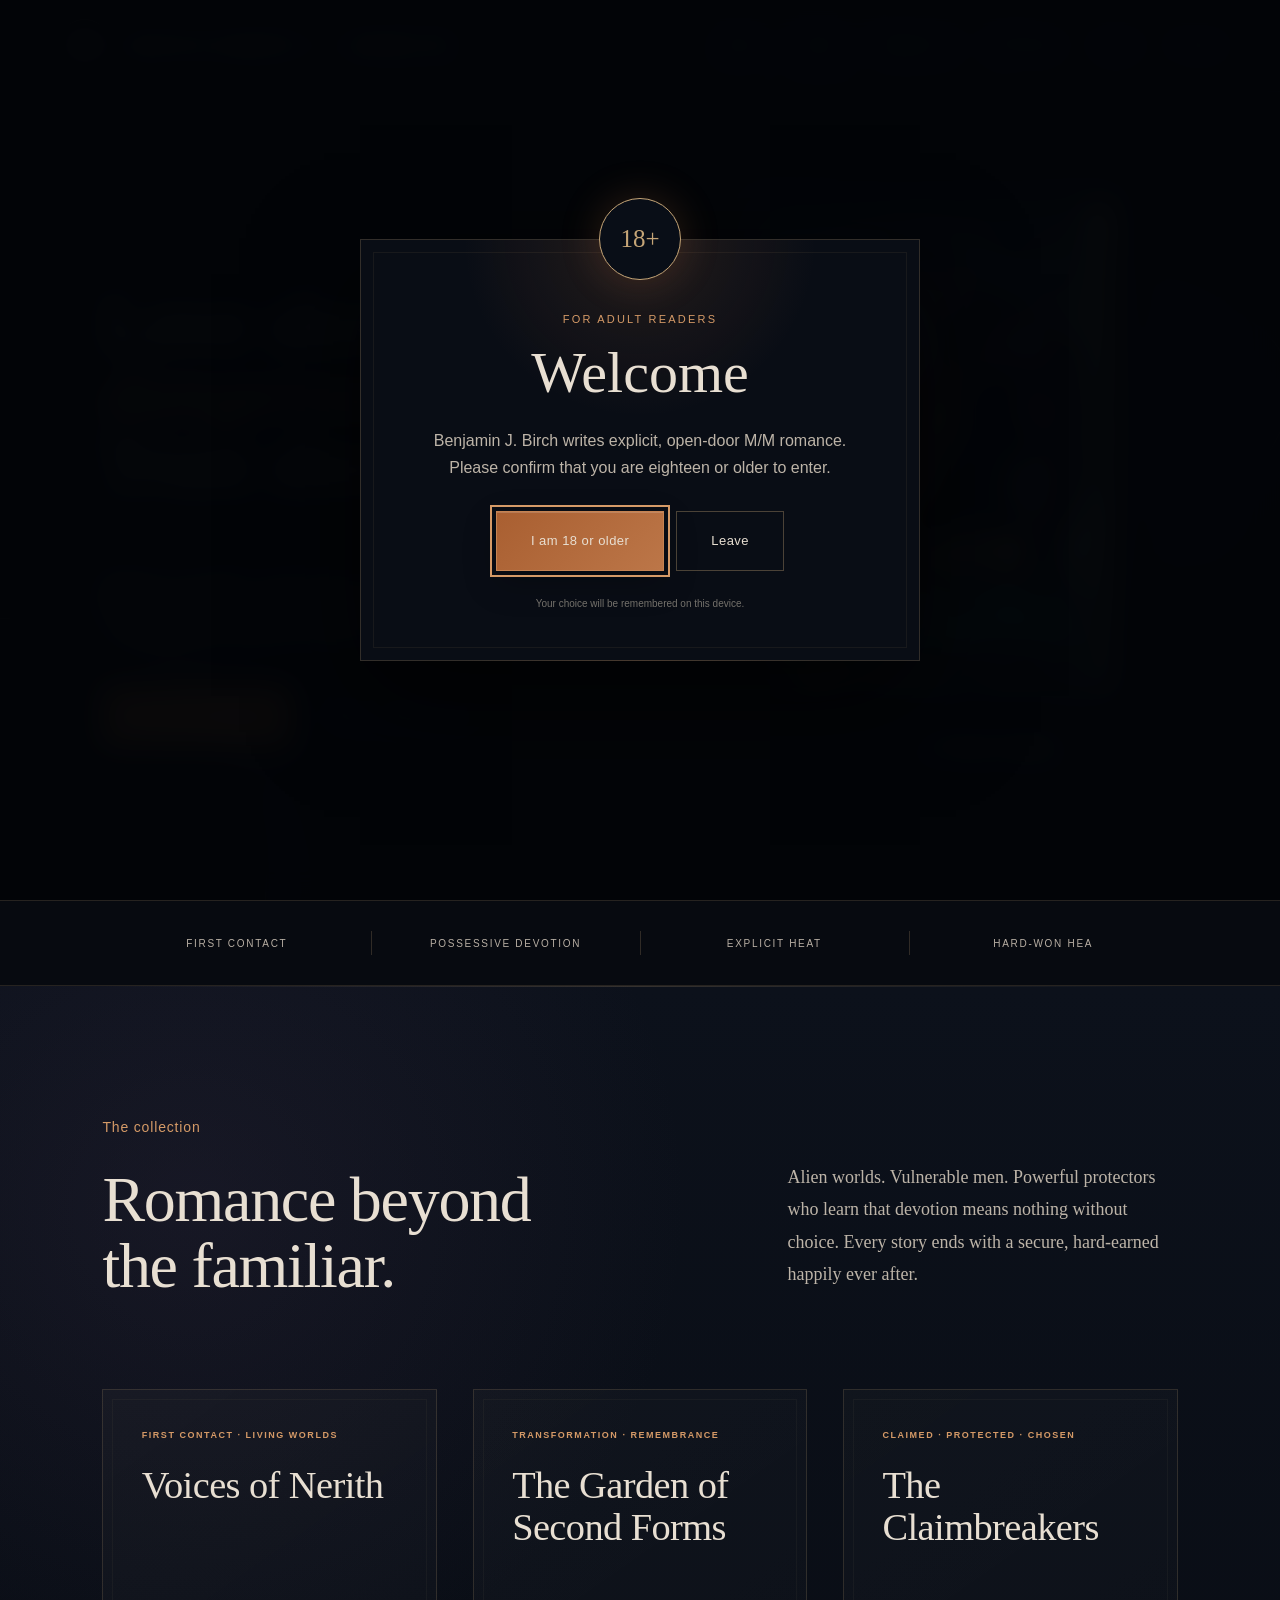
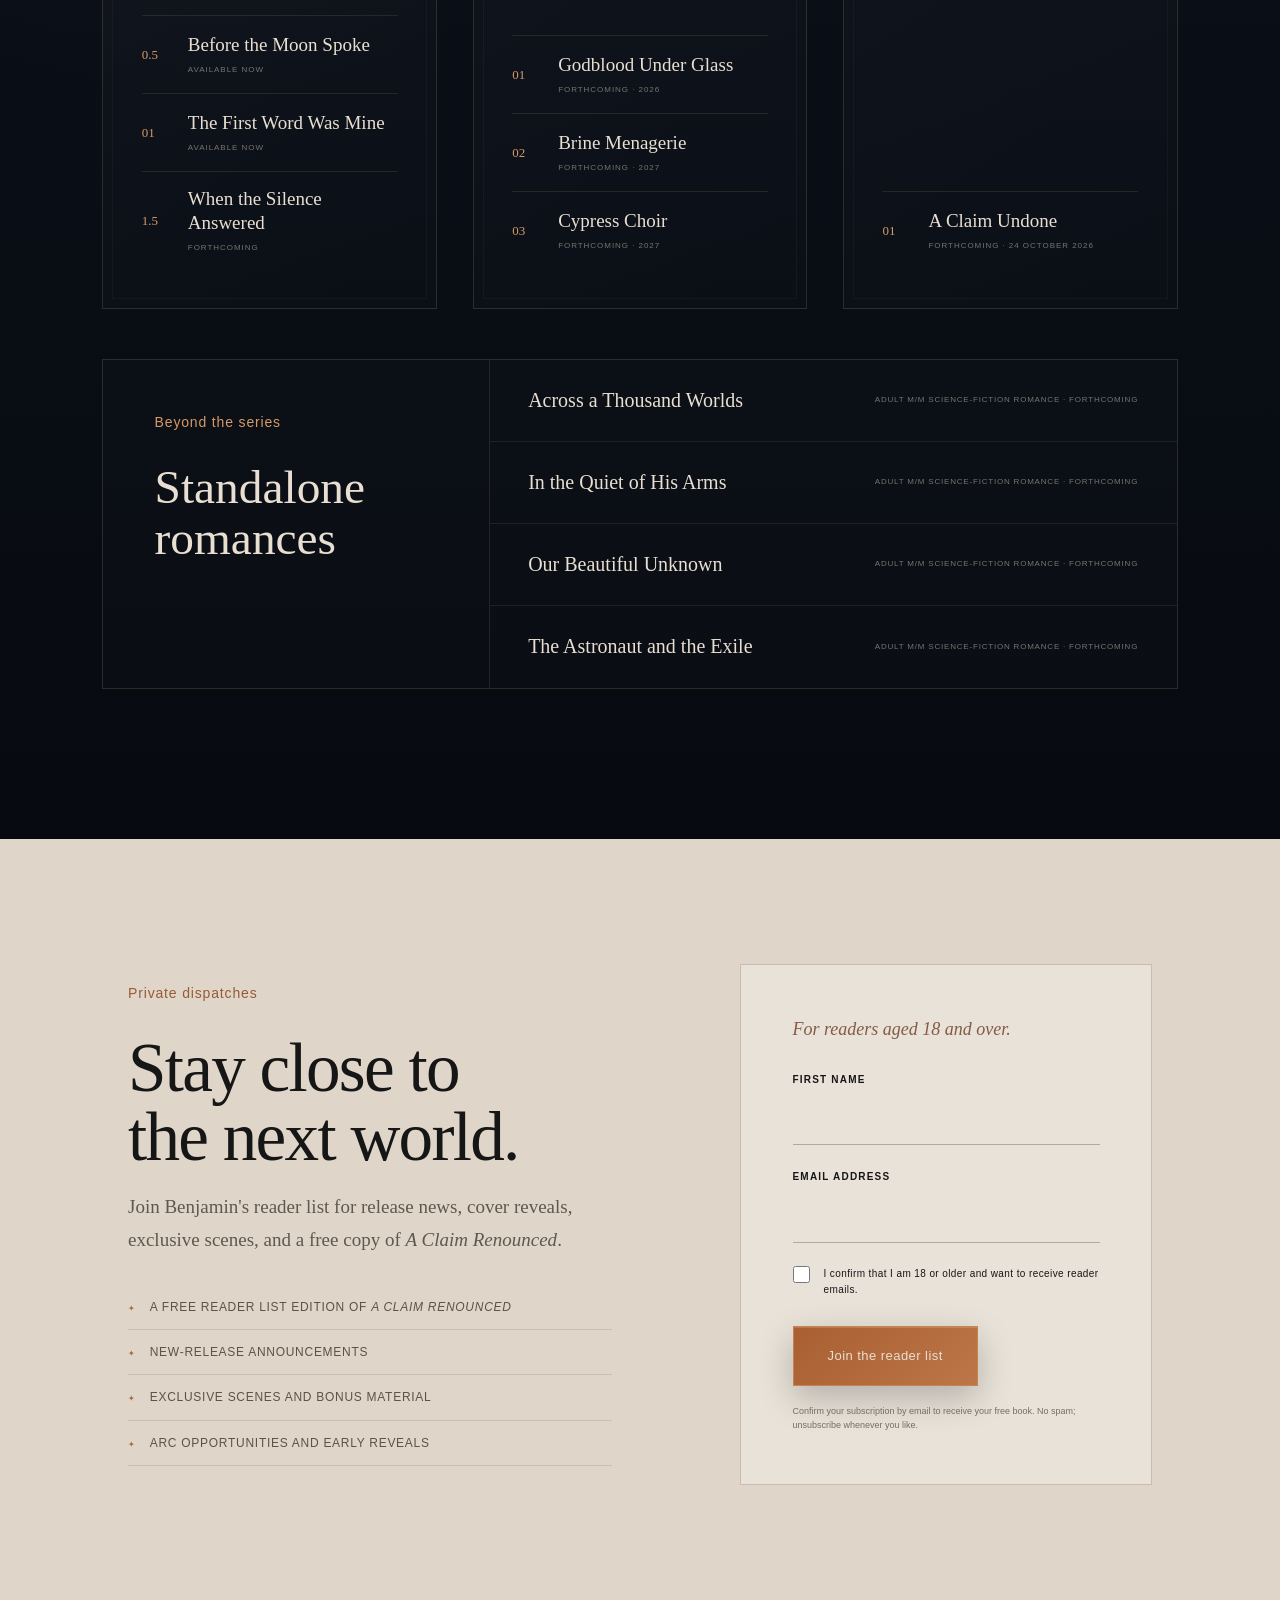
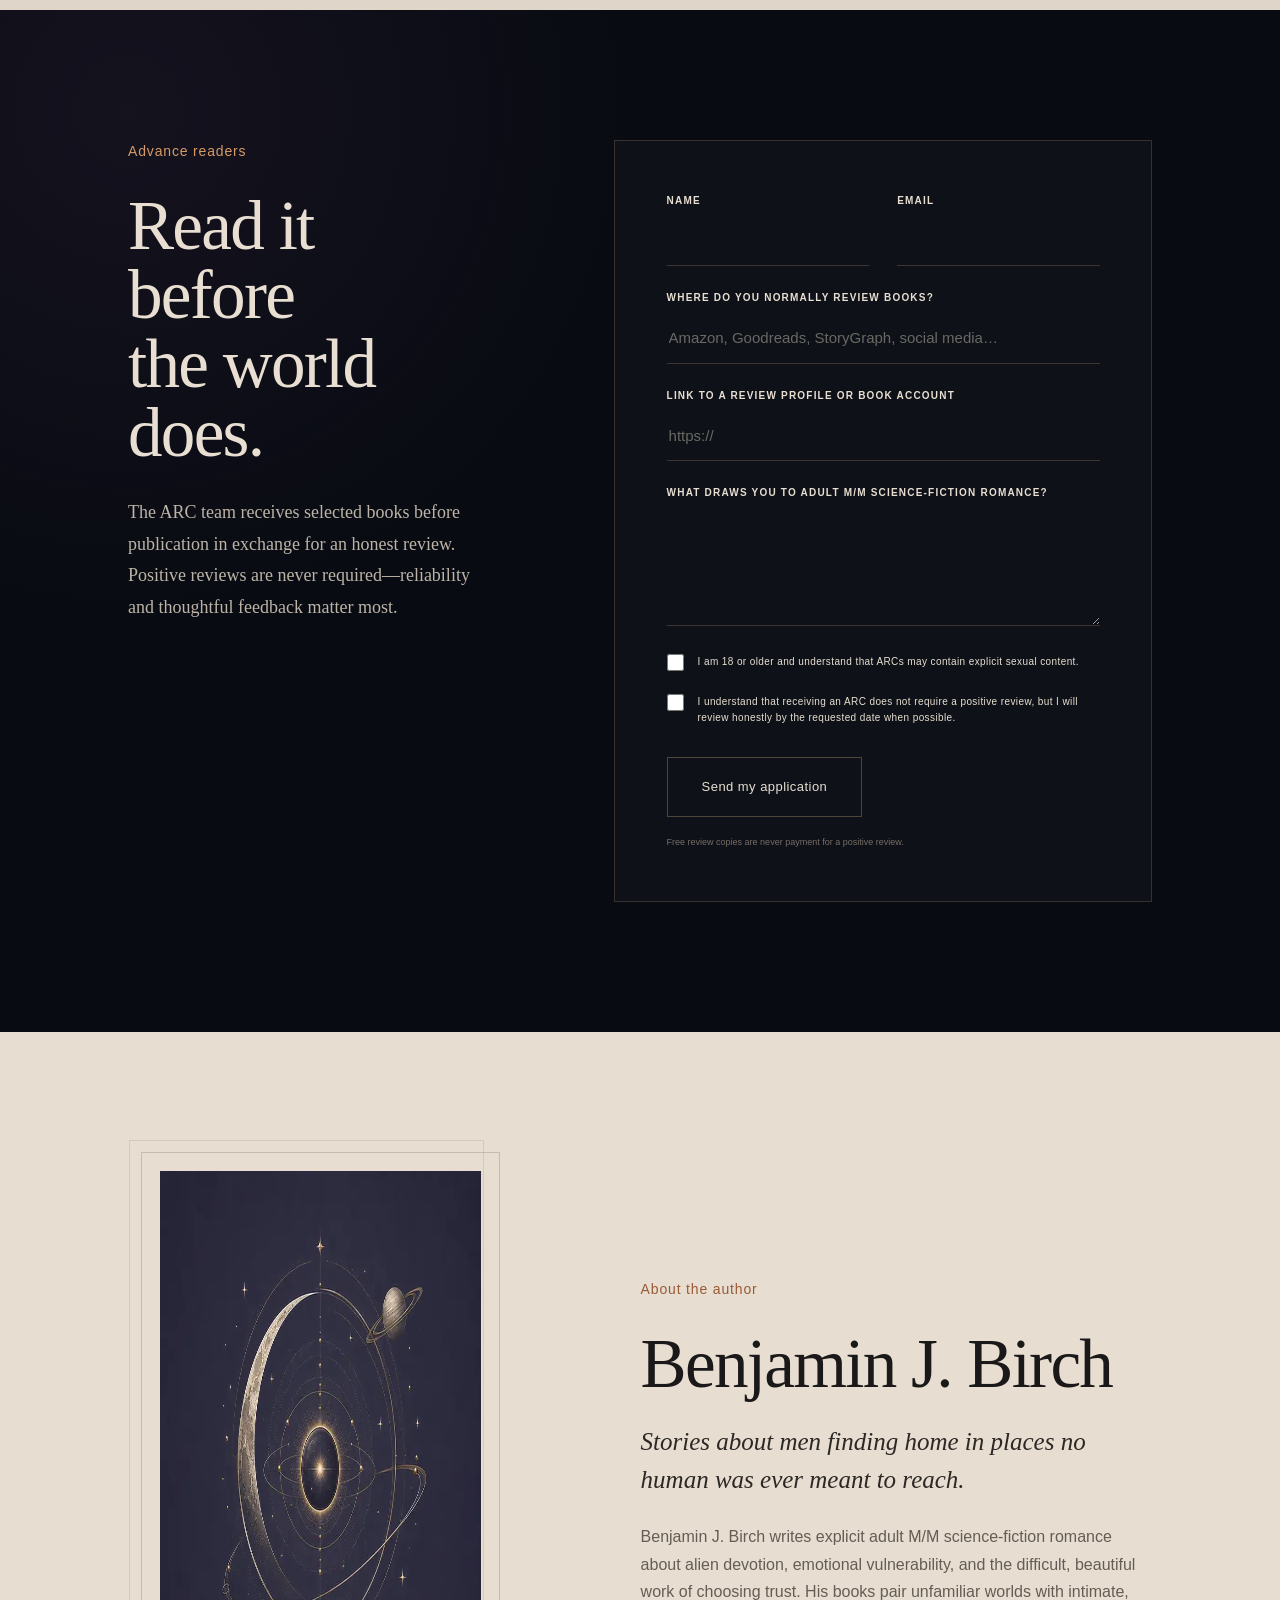
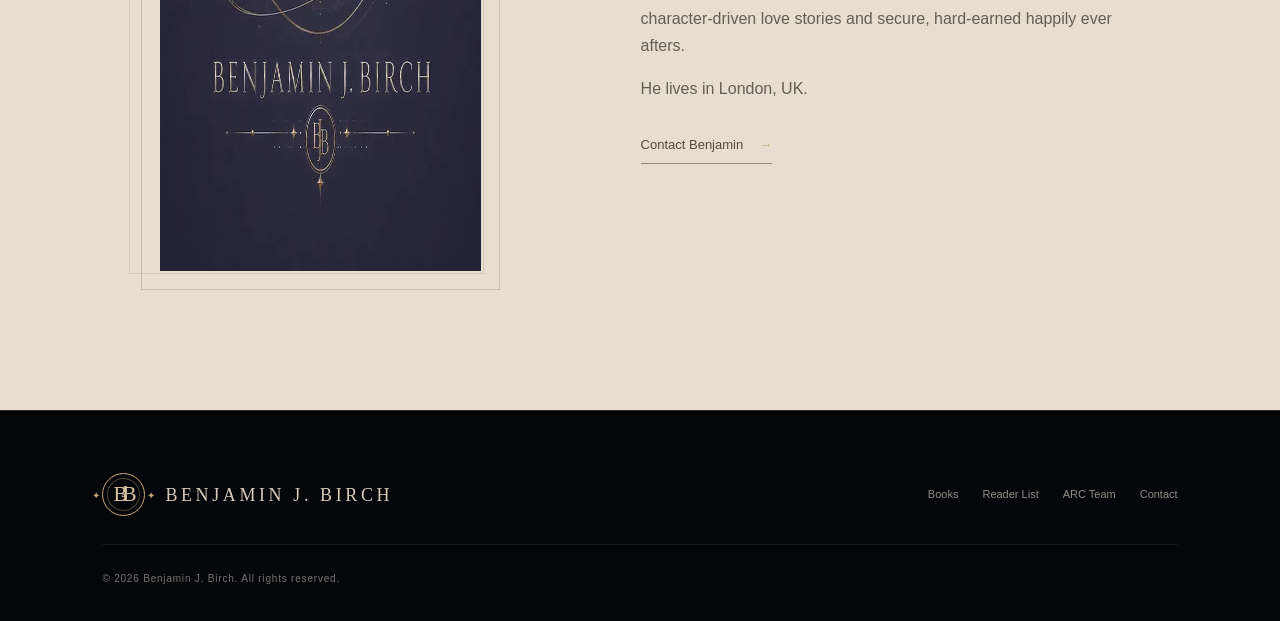
==== index.html @ de81e277 "Remove misleading catalogue numbering" ====
<!doctype html>
<html lang="en">
<head>
  <meta charset="utf-8">
  <meta name="viewport" content="width=device-width, initial-scale=1">
  <meta name="theme-color" content="#05070c">
  <title>Benjamin J. Birch | Adult M/M Science-Fiction Romance</title>
  <meta name="description" content="Explicit adult M/M science-fiction romance about alien worlds, dangerous devotion, hard-won trust, and happily-ever-afters.">
  <meta property="og:title" content="Benjamin J. Birch | Adult M/M Science-Fiction Romance">
  <meta property="og:description" content="Explicit adult M/M science-fiction romance about alien worlds, dangerous devotion, hard-won trust, and happily-ever-afters.">
  <meta property="og:type" content="website">
  <meta property="og:url" content="https://benjaminjbirch.com/">
  <meta property="og:image" content="https://benjaminjbirch.com/assets/images/a-claim-undone.webp">
  <link rel="canonical" href="https://benjaminjbirch.com/">
  <link rel="icon" type="image/webp" href="assets/images/benjamin-j-birch-logo.webp">
  <link rel="stylesheet" href="assets/css/style.css?v=20260818-3">
</head>
<body>

<div class="age-gate" id="ageGate" role="dialog" aria-modal="true" aria-labelledby="age-title" hidden>
  <div class="age-panel">
    <div class="age-seal" aria-hidden="true">18+</div>
    <p class="kicker">For adult readers</p>
    <h1 id="age-title">Welcome</h1>
    <p>Benjamin J. Birch writes explicit, open-door M/M romance. Please confirm that you are eighteen or older to enter.</p>
    <div class="age-actions">
      <button class="button button-filled" id="enterSite" type="button">I am 18 or older</button>
      <a class="button button-line" href="https://www.google.com">Leave</a>
    </div>
    <small>Your choice will be remembered on this device.</small>
  </div>
</div>
<link rel="preload" as="image" href="assets/images/a-claim-undone.webp"/><link rel="preload" as="image" href="assets/images/benjamin-j-birch-logo.webp"/><a class="skip-link" href="#main-content">Skip to content</a><header class="site-header"><a class="brand" aria-label="Benjamin J. Birch home" href="./"><span class="brand-seal" aria-hidden="true"><i>B</i><i>J</i><i>B</i></span><span class="brand-name">Benjamin J. Birch</span></a><button class="menu-button" aria-label="Open navigation" aria-expanded="false" aria-controls="site-navigation"><span></span><span></span><span></span><b>Menu</b></button><nav id="site-navigation" class="site-nav"><a href="#books">Books</a><a href="#series">Series</a><a href="#reader-list">Reader List</a><a href="#arc-team">ARC Team</a><a href="#about">About</a><a href="mailto:contact@benjaminjbirch.com">Contact</a></nav></header><main id="main-content"><section class="hero" aria-labelledby="hero-title"><div class="starfield" aria-hidden="true"></div><div class="hero-copy"><p class="kicker">Benjamin J. Birch · Adult M/M science-fiction romance</p><h1 id="hero-title">Love should feel<br/><em>dangerous.</em><br/>Trust should not.</h1><div class="ornament" aria-hidden="true"><span></span></div><p class="hero-line">Alien worlds, powerful devotion, explicit heat—and love stories built on choice.</p><div class="hero-actions"><a class="button button-filled" href="#books">Discover the books</a><a class="quiet-link" href="#featured-book">Meet <i>A Claim Undone</i> <span aria-hidden="true">→</span></a></div></div><div class="hero-book" id="featured-book"><div class="orbital orbital-one" aria-hidden="true"></div><div class="orbital orbital-two" aria-hidden="true"></div><div class="cover-depth" aria-hidden="true"></div><img src="assets/images/a-claim-undone.webp" alt="Cover of A Claim Undone by Benjamin J. Birch" width="1000" height="1500"/><div class="hero-book-caption"><span>Featured release</span><b>A Claim Undone</b></div></div><p class="hero-footnote">Explicit open-door romance · For readers 18+</p></section><section class="promise-strip" aria-label="What readers can expect"><span>First contact</span><span>Possessive devotion</span><span>Explicit heat</span><span>Hard-won HEA</span></section><section class="library" id="books"><div class="section-intro"><div><p class="kicker">The collection</p><h2>Romance beyond<br/>the familiar.</h2></div><p>Alien worlds. Vulnerable men. Powerful protectors who learn that devotion means nothing without choice. Every story ends with a secure, hard-earned happily ever after.</p></div><div class="catalogue-grid" id="series"><article class="catalogue-series" id="voices-of-nerith"><p class="catalogue-eyebrow">First contact · living worlds</p><h3>Voices of Nerith</h3><ol class="catalogue-books"><li><span>0.5</span><div><b>Before the Moon Spoke</b><small>Available now</small></div></li><li><span>01</span><div><b>The First Word Was Mine</b><small>Available now</small></div></li><li><span>1.5</span><div><b>When the Silence Answered</b><small>Forthcoming</small></div></li></ol></article><article class="catalogue-series" id="garden-of-second-forms"><p class="catalogue-eyebrow">Transformation · remembrance</p><h3>The Garden of Second Forms</h3><ol class="catalogue-books"><li><span>01</span><div><b>Godblood Under Glass</b><small>Forthcoming · 2026</small></div></li><li><span>02</span><div><b>Brine Menagerie</b><small>Forthcoming · 2027</small></div></li><li><span>03</span><div><b>Cypress Choir</b><small>Forthcoming · 2027</small></div></li></ol></article><article class="catalogue-series" id="claimbreakers"><p class="catalogue-eyebrow">Claimed · protected · chosen</p><h3>The Claimbreakers</h3><ol class="catalogue-books"><li><span>01</span><div><b>A Claim Undone</b><small>Forthcoming · 24 October 2026</small></div></li></ol></article></div><div class="standalone-catalogue" aria-labelledby="standalone-title"><div><p class="kicker">Beyond the series</p><h3 id="standalone-title">Standalone romances</h3></div><ul><li><b>Across a Thousand Worlds</b><small>Adult M/M science-fiction romance · forthcoming</small></li><li><b>In the Quiet of His Arms</b><small>Adult M/M science-fiction romance · forthcoming</small></li><li><b>Our Beautiful Unknown</b><small>Adult M/M science-fiction romance · forthcoming</small></li><li><b>The Astronaut and the Exile</b><small>Adult M/M science-fiction romance · forthcoming</small></li></ul></div></section><section class="reader-section" id="reader-list"><div class="reader-copy"><p class="kicker">Private dispatches</p><h2>Stay close to<br/>the next world.</h2><p>Join Benjamin&#x27;s reader list for release news, cover reveals, exclusive scenes, and a free copy of <i>A Claim Renounced</i>.</p><ul><li>A free Reader List edition of <i>A Claim Renounced</i></li><li>New-release announcements</li><li>Exclusive scenes and bonus material</li><li>ARC opportunities and early reveals</li></ul></div><form class="reader-form embeddable-buttondown-form" action="https://buttondown.com/api/emails/embed-subscribe/benjamin-j-birch" method="post"><p class="form-note">For readers aged 18 and over.</p><label>First name<input autoComplete="given-name" required="" name="metadata__first_name"/></label><label>Email address<input type="email" autoComplete="email" required="" name="email"/></label><label class="check-label"><input type="checkbox" required="" name="metadata__age_confirmed" value="Yes"/><span>I confirm that I am 18 or older and want to receive reader emails.</span></label><input type="hidden" name="tag" value="Website Reader List"/><button class="button button-filled" type="submit">Join the reader list</button><small>Confirm your subscription by email to receive your free book. No spam; unsubscribe whenever you like.</small></form></section><section class="arc-section" id="arc-team"><div class="arc-heading"><p class="kicker">Advance readers</p><h2>Read it before<br/>the world does.</h2><p>The ARC team receives selected books before publication in exchange for an honest review. Positive reviews are never required—reliability and thoughtful feedback matter most.</p></div><form class="arc-form" action="https://formspree.io/f/xaqrlzvo" method="post"><input type="hidden" name="_subject" value="Benjamin J. Birch ARC Team Application"/><div class="field-pair"><label>Name<input autoComplete="name" required="" name="name"/></label><label>Email<input type="email" autoComplete="email" required="" name="email"/></label></div><label>Where do you normally review books?<input placeholder="Amazon, Goodreads, StoryGraph, social media…" required="" name="review_platforms"/></label><label>Link to a review profile or book account<input type="url" placeholder="https://" name="review_profile"/></label><label>What draws you to adult M/M science-fiction romance?<textarea name="why_i_want_to_join" rows="4" required=""></textarea></label><label class="check-label"><input type="checkbox" required="" name="age_confirmation" value="I confirm I am 18 or older"/><span>I am 18 or older and understand that ARCs may contain explicit sexual content.</span></label><label class="check-label"><input type="checkbox" required="" name="arc_expectations" value="Agreed"/><span>I understand that receiving an ARC does not require a positive review, but I will review honestly by the requested date when possible.</span></label><button class="button button-line" type="submit">Send my application</button><small>Free review copies are never payment for a positive review.</small></form></section><section class="about-section" id="about"><div class="about-mark"><img src="assets/images/benjamin-j-birch-logo.webp" alt="" width="700" height="700"/></div><div class="about-copy"><p class="kicker">About the author</p><h2>Benjamin J. Birch</h2><p class="about-lede">Stories about men finding home in places no human was ever meant to reach.</p><p>Benjamin J. Birch writes explicit adult M/M science-fiction romance about alien devotion, emotional vulnerability, and the difficult, beautiful work of choosing trust. His books pair unfamiliar worlds with intimate, character-driven love stories and secure, hard-earned happily ever afters.</p><p>He lives in London, UK.</p><a class="quiet-link" href="mailto:contact@benjaminjbirch.com">Contact Benjamin <span aria-hidden="true">→</span></a></div></section></main><footer><a class="brand footer-brand" href="./"><span class="brand-seal" aria-hidden="true"><i>B</i><i>J</i><i>B</i></span><span class="brand-name">Benjamin J. Birch</span></a><nav class="footer-links" aria-label="Footer navigation"><a href="#books">Books</a><a href="#reader-list">Reader List</a><a href="#arc-team">ARC Team</a><a href="mailto:contact@benjaminjbirch.com">Contact</a></nav><p>© 2026 Benjamin J. Birch. All rights reserved.</p></footer>
<script src="assets/js/script.js?v=20260818-3"></script>
</body>
</html>
---- assets/css/style.css ----
:root {
  --black: #05070c;
  --ink: #090e17;
  --ink-soft: #101724;
  --paper: #e8dfd2;
  --paper-dim: #bdb4a8;
  --copper: #b56b3b;
  --copper-bright: #d59a67;
  --gold: #c5a577;
  --line: rgba(197, 165, 119, .22);
  --serif: "Baskerville", "Iowan Old Style", "Palatino Linotype", Georgia, serif;
  --sans: "Avenir Next", "Segoe UI", Helvetica, Arial, sans-serif;
}

* { box-sizing: border-box; }
html { scroll-behavior: smooth; background: var(--black); }
body { margin: 0; overflow-x: hidden; background: var(--black); color: var(--paper); font: 400 16px/1.7 var(--sans); }
a { color: inherit; text-decoration: none; }
button { font: inherit; }
img { display: block; max-width: 100%; }
::selection { background: var(--copper); color: var(--black); }

.skip-link { position: fixed; z-index: 1000; top: 12px; left: 12px; padding: 10px 16px; background: var(--paper); color: var(--black); transform: translateY(-180%); }
.skip-link:focus { transform: none; }

.site-header {
  position: absolute;
  z-index: 20;
  top: 0;
  left: 0;
  width: 100%;
  height: 110px;
  padding: 0 clamp(26px, 4.5vw, 72px);
  display: flex;
  align-items: center;
  justify-content: space-between;
  border-bottom: 1px solid rgba(197, 165, 119, .17);
}

.brand { display: flex; align-items: center; gap: 20px; }
.brand-seal {
  position: relative;
  width: 53px;
  height: 53px;
  display: flex;
  align-items: center;
  justify-content: center;
  border: 1px solid var(--gold);
  border-radius: 50%;
  color: #d9c4a4;
  box-shadow: inset 0 0 0 4px var(--black), inset 0 0 0 5px rgba(197,165,119,.38);
}
.brand-seal::before,
.brand-seal::after {
  content: "✦";
  position: absolute;
  top: 50%;
  color: var(--gold);
  font-size: 10px;
  transform: translateY(-50%);
}
.brand-seal::before { left: -11px; }
.brand-seal::after { right: -11px; }
.brand-seal i { margin-left: -2px; font: normal 21px/.8 var(--serif); letter-spacing: -.2em; }
.brand-seal i:nth-child(2) { font-size: 16px; transform: translateY(-2px); }
.brand-name { color: #d8cabb; font: 400 clamp(20px, 2vw, 30px)/1 var(--serif); letter-spacing: .2em; text-transform: uppercase; }

.site-nav { display: flex; align-items: center; gap: clamp(24px, 3.1vw, 50px); }
.site-nav a { color: #d6cfc5; font-size: 13px; letter-spacing: .04em; transition: color .2s ease; }
.site-nav a:hover, .site-nav a:focus-visible { color: var(--copper-bright); }
.menu-button { display: none; }

.hero {
  position: relative;
  min-height: 900px;
  padding: 175px clamp(30px, 8vw, 130px) 90px;
  display: grid;
  grid-template-columns: minmax(430px, 1fr) minmax(390px, .88fr);
  align-items: center;
  overflow: hidden;
  background:
    radial-gradient(ellipse at 66% 58%, rgba(165, 80, 34, .26), transparent 22%),
    radial-gradient(ellipse at 74% 48%, rgba(56, 49, 78, .32), transparent 35%),
    linear-gradient(108deg, #05070c 7%, #080e17 52%, #080b12 100%);
}
.hero::before {
  content: "";
  position: absolute;
  inset: 0;
  opacity: .5;
  background-image:
    radial-gradient(circle at 6% 62%, rgba(197,165,119,.9) 0 1px, transparent 1.5px),
    radial-gradient(circle at 16% 24%, rgba(255,255,255,.6) 0 1px, transparent 1.4px),
    radial-gradient(circle at 31% 75%, rgba(197,165,119,.55) 0 1px, transparent 1.5px),
    radial-gradient(circle at 45% 32%, rgba(255,255,255,.45) 0 1px, transparent 1.4px),
    radial-gradient(circle at 91% 54%, rgba(197,165,119,.9) 0 1px, transparent 1.5px);
}
.hero::after {
  content: "";
  position: absolute;
  z-index: 0;
  left: -255px;
  bottom: -240px;
  width: 520px;
  aspect-ratio: 1;
  border: 1px solid rgba(197,165,119,.32);
  border-radius: 50%;
  box-shadow: 0 0 0 34px rgba(197,165,119,.04), 0 0 0 80px rgba(197,165,119,.025);
}
.starfield {
  position: absolute;
  inset: 0;
  pointer-events: none;
  background: radial-gradient(ellipse at 53% 48%, rgba(170, 73, 31, .12), transparent 28%);
  filter: blur(.2px);
}
.hero-copy { position: relative; z-index: 3; max-width: 750px; padding-top: 20px; }
.kicker { margin: 0 0 27px; color: var(--copper-bright); font-size: 14px; letter-spacing: .06em; }
.hero h1 {
  margin: 0;
  color: #ddd3c6;
  font: 400 clamp(62px, 6.2vw, 104px)/.98 var(--serif);
  letter-spacing: .035em;
  text-transform: uppercase;
  text-shadow: 0 1px 0 rgba(255,255,255,.24), 0 6px 35px rgba(0,0,0,.5);
}
.ornament { width: min(100%, 560px); margin: 34px 0 28px; display: flex; align-items: center; }
.ornament::before, .ornament::after { content: ""; flex: 1; height: 1px; background: linear-gradient(90deg, var(--line), var(--gold)); }
.ornament::after { background: linear-gradient(90deg, var(--gold), transparent); }
.ornament span { width: 10px; height: 10px; margin: 0 4px; background: var(--gold); transform: rotate(45deg); box-shadow: 0 0 18px rgba(213,154,103,.8); }
.hero-line { max-width: 530px; margin: 0; color: #ded4c7; font: 400 clamp(24px, 2.15vw, 36px)/1.35 var(--serif); }
.hero-actions { margin-top: 42px; display: flex; align-items: center; gap: 38px; flex-wrap: wrap; }
.button {
  min-height: 60px;
  padding: 0 34px;
  display: inline-flex;
  align-items: center;
  justify-content: center;
  border: 1px solid transparent;
  color: var(--paper);
  background: transparent;
  cursor: pointer;
  font-size: 13px;
  letter-spacing: .035em;
  transition: transform .2s ease, background-color .2s ease, border-color .2s ease;
}
.button:hover { transform: translateY(-2px); }
.button-filled {
  border-color: #c58352;
  background: linear-gradient(135deg, #a95f31, #bc7648);
  box-shadow: inset 0 1px rgba(255,255,255,.16), 0 12px 34px rgba(0,0,0,.22);
}
.button-filled:hover { background: linear-gradient(135deg, #bd7444, #d09260); }
.button-line { border-color: rgba(197,165,119,.35); }
.quiet-link { display: inline-flex; align-items: center; gap: 16px; color: #d6cfc4; font-size: 13px; border-bottom: 1px solid rgba(214,207,196,.6); padding-bottom: 7px; }
.quiet-link span { color: var(--gold); transition: transform .2s ease; }
.quiet-link:hover span { transform: translateX(5px); }

.hero-book {
  position: relative;
  z-index: 2;
  width: min(360px, 26vw, calc((100svh - 250px) * .6667));
  justify-self: center;
  perspective: 1400px;
}
.hero-book img {
  position: relative;
  z-index: 3;
  width: 100%;
  height: auto;
  aspect-ratio: 2 / 3;
  object-fit: contain;
  box-shadow: 22px 35px 70px rgba(0,0,0,.62), 0 0 0 1px rgba(255,255,255,.1);
  transform: rotateY(-4deg) rotateZ(-1deg);
}
.cover-depth {
  position: absolute;
  z-index: 2;
  top: 5px;
  right: -18px;
  bottom: 6px;
  width: 28px;
  background: repeating-linear-gradient(90deg, #d6c7ae 0 2px, #8f806d 2px 3px);
  transform: skewY(-2deg);
  box-shadow: 8px 12px 20px rgba(0,0,0,.35);
}
.orbital { position: absolute; z-index: 1; left: 50%; top: 50%; border: 1px solid rgba(197,165,119,.24); border-radius: 50%; transform: translate(-50%, -50%); }
.orbital-one { width: 610px; height: 610px; }
.orbital-two { width: 760px; height: 330px; transform: translate(-50%, -50%) rotate(-18deg); }
.hero-footnote { position: absolute; z-index: 4; right: 45px; bottom: 30px; margin: 0; color: #77736e; font-size: 9px; letter-spacing: .19em; text-transform: uppercase; }

.library {
  position: relative;
  padding: 130px clamp(28px, 8vw, 130px) 150px;
  background:
    radial-gradient(circle at 15% 15%, rgba(65,51,78,.22), transparent 30%),
    linear-gradient(180deg, #0c111b, #070a10);
}
.library::before { content: ""; position: absolute; top: 0; left: 8vw; right: 8vw; height: 1px; background: linear-gradient(90deg, transparent, var(--line), transparent); }
.section-intro { max-width: 1250px; margin: 0 auto 90px; display: grid; grid-template-columns: 1.2fr .8fr; gap: 100px; align-items: end; }
.section-intro h2 { margin: 0; font: 400 clamp(50px, 5vw, 78px)/1.03 var(--serif); letter-spacing: -.02em; }
.section-intro > p { max-width: 560px; margin: 0 0 8px; color: var(--paper-dim); font: 400 18px/1.8 var(--serif); }
.book-grid { max-width: 1250px; margin: 0 auto; display: grid; grid-template-columns: repeat(3, 1fr); gap: clamp(28px, 4vw, 64px); align-items: start; }
.book { position: relative; }
.book.featured-book { margin-top: -28px; }
.book-cover { position: relative; margin-bottom: 32px; padding: 0 10px 10px 0; }
.book-cover::after { content: ""; position: absolute; inset: 12px 0 0 12px; z-index: 0; border: 1px solid rgba(197,165,119,.2); }
.book-cover img { position: relative; z-index: 1; width: 100%; aspect-ratio: 2 / 3; object-fit: cover; box-shadow: 0 30px 55px rgba(0,0,0,.5); }
.book-cover > span { position: absolute; z-index: 4; left: -11px; top: 20px; padding: 8px 13px; background: #a7653d; color: #fff5e8; font-size: 9px; letter-spacing: .16em; text-transform: uppercase; }
.book-series { margin: 0 0 10px !important; color: var(--copper-bright) !important; font-size: 10px !important; font-weight: 600; letter-spacing: .17em; text-transform: uppercase; }
.book h3 { margin: 0 0 16px; font: 400 clamp(30px, 3vw, 43px)/1.05 var(--serif); }
.book > p { color: var(--paper-dim); font-size: 14px; line-height: 1.8; }
.book .quiet-link { margin-top: 12px; font-size: 11px; letter-spacing: .08em; text-transform: uppercase; }

.catalogue-grid {
  max-width: 1250px;
  margin: 0 auto;
  display: grid;
  grid-template-columns: repeat(3, minmax(0, 1fr));
  gap: clamp(22px, 2.8vw, 42px);
  align-items: stretch;
}
.catalogue-series {
  position: relative;
  min-height: 520px;
  padding: clamp(30px, 3vw, 44px);
  display: flex;
  flex-direction: column;
  border: 1px solid rgba(197,165,119,.18);
  background: linear-gradient(145deg, rgba(255,255,255,.025), rgba(255,255,255,.008));
}
.catalogue-series::after {
  content: "";
  position: absolute;
  inset: 9px;
  border: 1px solid rgba(197,165,119,.05);
  pointer-events: none;
}
.catalogue-eyebrow {
  margin: 0 0 22px;
  color: var(--copper-bright);
  font-size: 9px;
  font-weight: 600;
  letter-spacing: .17em;
  text-transform: uppercase;
}
.catalogue-series h3 {
  max-width: 330px;
  margin: 0;
  font: 400 clamp(31px, 3vw, 44px)/1.08 var(--serif);
  letter-spacing: -.015em;
}
.catalogue-books {
  position: relative;
  z-index: 1;
  margin: auto 0 0;
  padding: 38px 0 0;
  list-style: none;
}
.catalogue-books li {
  min-height: 78px;
  padding: 15px 0;
  display: grid;
  grid-template-columns: 46px 1fr;
  align-items: center;
  border-top: 1px solid rgba(197,165,119,.14);
}
.catalogue-books li > span { color: var(--copper-bright); font: 400 13px/1 var(--serif); }
.catalogue-books b { display: block; font: 400 19px/1.25 var(--serif); }
.catalogue-books small {
  display: block;
  margin-top: 6px;
  color: #77746f;
  font-size: 8px;
  letter-spacing: .12em;
  text-transform: uppercase;
}
.standalone-catalogue {
  max-width: 1250px;
  margin: 50px auto 0;
  display: grid;
  grid-template-columns: .72fr 1.28fr;
  border: 1px solid rgba(197,165,119,.18);
  background: rgba(255,255,255,.012);
}
.standalone-catalogue > div {
  padding: clamp(32px, 4vw, 55px);
  border-right: 1px solid rgba(197,165,119,.14);
}
.standalone-catalogue h3 { margin: 0; font: 400 clamp(34px, 3.7vw, 54px)/1.08 var(--serif); }
.standalone-catalogue ul { margin: 0; padding: 0; list-style: none; }
.standalone-catalogue li {
  min-height: 82px;
  padding: 18px clamp(24px, 3vw, 42px);
  display: grid;
  grid-template-columns: minmax(180px, 1fr) auto;
  align-items: center;
  gap: 18px;
  border-bottom: 1px solid rgba(197,165,119,.12);
}
.standalone-catalogue li:last-child { border-bottom: 0; }
.standalone-catalogue b { font: 400 20px/1.25 var(--serif); }
.standalone-catalogue small { color: #77746f; font-size: 8px; letter-spacing: .1em; text-align: right; text-transform: uppercase; }

.series-feature {
  min-height: 760px;
  padding: 115px clamp(28px, 9vw, 145px);
  display: grid;
  grid-template-columns: .9fr 1.1fr;
  align-items: center;
  gap: clamp(70px, 11vw, 170px);
  overflow: hidden;
  background:
    radial-gradient(ellipse at 28% 50%, rgba(69, 47, 85, .35), transparent 35%),
    linear-gradient(110deg, #080b12, #111621);
}
.series-art { position: relative; min-height: 520px; }
.series-art::before { content: ""; position: absolute; left: 50%; top: 50%; width: 570px; height: 360px; border: 1px solid var(--line); border-radius: 50%; transform: translate(-50%, -50%) rotate(-18deg); }
.series-art img { position: absolute; width: min(275px, 56%); box-shadow: 0 35px 65px rgba(0,0,0,.6); }
.series-art img:first-child { left: 4%; top: 13%; transform: rotate(-7deg); }
.series-art img:last-child { right: 3%; top: 0; transform: rotate(5deg); }
.series-copy { position: relative; z-index: 2; max-width: 650px; }
.series-copy h2, .reader-copy h2, .arc-heading h2, .about-copy h2 { margin: 0; font: 400 clamp(52px, 5.4vw, 82px)/1 var(--serif); letter-spacing: -.025em; }
.series-lede { max-width: 600px; margin: 30px 0; color: var(--paper-dim); font: 400 20px/1.7 var(--serif); }
.reading-order { margin: 38px 0 36px; padding: 0; border-top: 1px solid var(--line); list-style: none; }
.reading-order li { min-height: 77px; padding: 15px 0; display: grid; grid-template-columns: 55px 1fr; align-items: center; border-bottom: 1px solid var(--line); }
.reading-order li > span { color: var(--copper-bright); font: 400 14px/1 var(--serif); }
.reading-order b { display: block; font: 400 20px/1.2 var(--serif); }
.reading-order small { display: block; margin-top: 5px; color: #7f7d78; font-size: 9px; letter-spacing: .12em; text-transform: uppercase; }

.reader-section { padding: 125px clamp(28px, 10vw, 160px); display: grid; grid-template-columns: 1fr .85fr; gap: clamp(70px, 10vw, 150px); align-items: center; background: #dfd6c9; color: #171617; }
.reader-copy > p:not(.kicker) { max-width: 590px; color: #5f5851; font: 400 19px/1.75 var(--serif); }
.reader-copy .kicker { color: #995a36; }
.reader-copy ul { margin: 28px 0 0; padding: 0; list-style: none; }
.reader-copy li { padding: 12px 0 12px 27px; border-bottom: 1px solid rgba(70,54,45,.14); color: #5e5148; font-size: 12px; letter-spacing: .06em; text-transform: uppercase; }
.reader-copy li::before { content: "✦"; margin-left: -27px; margin-right: 14px; color: #a96743; font-size: 8px; }
.reader-form, .arc-form { padding: clamp(30px, 4vw, 55px); border: 1px solid rgba(112,76,55,.25); background: rgba(255,255,255,.28); }
.form-note { margin: 0 0 28px; color: #855b45; font: italic 18px/1.5 var(--serif); }
label { display: block; margin-bottom: 23px; color: inherit; font-size: 10px; font-weight: 600; letter-spacing: .12em; text-transform: uppercase; }
input, textarea { width: 100%; margin-top: 8px; padding: 13px 2px; border: 0; border-bottom: 1px solid rgba(83,58,45,.34); border-radius: 0; outline: none; background: transparent; color: inherit; font: 400 15px/1.5 var(--sans); }
textarea { min-height: 105px; resize: vertical; }
input:focus, textarea:focus { border-bottom-color: #a7653d; box-shadow: 0 1px #a7653d; }
.check-label { display: grid; grid-template-columns: 19px 1fr; gap: 12px; align-items: start; font-size: 10px; font-weight: 400; line-height: 1.6; letter-spacing: .04em; text-transform: none; }
.check-label input { width: 17px; height: 17px; margin: 0; accent-color: #a7653d; }
.reader-form .button { margin-top: 5px; }
.reader-form small, .arc-form small { display: block; margin-top: 18px; color: #766d66; font-size: 9px; line-height: 1.6; }

.arc-section { padding: 130px clamp(28px, 10vw, 160px); display: grid; grid-template-columns: .8fr 1.2fr; gap: clamp(70px, 10vw, 155px); background: radial-gradient(circle at 10% 10%, rgba(68,44,74,.22), transparent 35%), #080b12; }
.arc-heading { position: sticky; top: 70px; align-self: start; }
.arc-heading > p:not(.kicker) { max-width: 530px; margin-top: 30px; color: var(--paper-dim); font: 400 18px/1.75 var(--serif); }
.arc-form { border-color: var(--line); background: rgba(255,255,255,.025); }
.arc-form input, .arc-form textarea { border-bottom-color: rgba(197,165,119,.25); }
.arc-form input:focus, .arc-form textarea:focus { border-bottom-color: var(--copper-bright); box-shadow: 0 1px var(--copper-bright); }
.arc-form input::placeholder { color: #686963; }
.field-pair { display: grid; grid-template-columns: 1fr 1fr; gap: 28px; }
.arc-form .button { margin-top: 8px; }

.about-section { padding: 120px clamp(28px, 11vw, 175px); display: grid; grid-template-columns: minmax(280px, .72fr) 1fr; gap: clamp(65px, 11vw, 165px); align-items: center; background: #e7ded1; color: #1a1818; }
.about-mark { position: relative; max-width: 470px; padding: 18px; border: 1px solid rgba(118,75,50,.24); }
.about-mark::after { content: ""; position: absolute; inset: -13px 15px 15px -13px; border: 1px solid rgba(118,75,50,.14); pointer-events: none; }
.about-mark img { width: 100%; }
.about-copy .kicker { color: #995a36; }
.about-copy p { max-width: 720px; color: #655d55; }
.about-copy .about-lede { color: #2d2825; font: italic 25px/1.5 var(--serif); }
.about-copy .quiet-link { margin-top: 15px; color: #59463b; border-bottom-color: rgba(89,70,59,.55); }

footer { padding: 62px clamp(28px, 8vw, 130px) 34px; display: grid; grid-template-columns: 1fr auto; align-items: center; gap: 28px; border-top: 1px solid var(--line); background: #04060a; }
.footer-brand .brand-name { font-size: 18px; }
.footer-brand .brand-seal { width: 43px; height: 43px; }
footer p { margin: 0; color: #77746f; font-size: 10px; letter-spacing: .08em; }
footer p:last-child { grid-column: 1 / -1; padding-top: 25px; border-top: 1px solid rgba(255,255,255,.06); }

.age-gate { position: fixed; z-index: 1000; inset: 0; display: grid; place-items: center; padding: 24px; background: rgba(3,5,8,.96); backdrop-filter: blur(15px); }
.age-panel { position: relative; width: min(560px, 100%); padding: 66px 55px 48px; border: 1px solid var(--line); background: radial-gradient(circle at 50% 0, rgba(181,107,59,.16), transparent 35%), #090d15; text-align: center; box-shadow: 0 35px 100px rgba(0,0,0,.65); }
.age-panel::before { content: ""; position: absolute; inset: 12px; border: 1px solid rgba(197,165,119,.08); pointer-events: none; }
.age-seal { position: relative; z-index: 1; width: 82px; height: 82px; margin: -108px auto 30px; display: grid; place-items: center; border: 1px solid var(--gold); border-radius: 50%; background: var(--ink); color: var(--gold); font: 400 25px/1 var(--serif); box-shadow: 0 0 40px rgba(181,107,59,.24); }
.age-panel .kicker { margin-bottom: 15px; font-size: 11px; letter-spacing: .2em; text-transform: uppercase; }
.age-panel h1 { margin: 0; font: 400 58px/1 var(--serif); }
.age-panel > p:not(.kicker) { max-width: 430px; margin: 25px auto; color: var(--paper-dim); }
.age-actions { margin-top: 30px; display: flex; justify-content: center; gap: 12px; }
.age-panel small { display: block; margin-top: 24px; color: #74716b; font-size: 10px; }

@media (max-width: 980px) {
  .site-header { height: 90px; }
  .brand-name { font-size: 19px; }
  .site-nav { position: absolute; top: 90px; right: 20px; left: 20px; display: none; padding: 20px 24px; flex-direction: column; align-items: stretch; gap: 0; border: 1px solid var(--line); background: rgba(5,7,12,.98); box-shadow: 0 25px 60px rgba(0,0,0,.45); }
  .site-nav.is-open { display: flex; }
  .site-nav a { padding: 13px 3px; border-bottom: 1px solid rgba(255,255,255,.06); }
  .menu-button { width: 46px; height: 46px; display: flex; flex-direction: column; justify-content: center; gap: 5px; border: 0; background: transparent; color: var(--paper); }
  .menu-button span { width: 24px; height: 1px; background: currentColor; }
  .menu-button b { position: absolute; clip: rect(0 0 0 0); }
  .hero { min-height: 830px; padding-top: 145px; grid-template-columns: 1.05fr .75fr; }
  .hero h1 { font-size: clamp(54px, 7.5vw, 78px); }
  .hero-book { width: min(330px, 34vw, calc((100svh - 220px) * .6667)); }
  .orbital-one { width: 490px; height: 490px; }
  .orbital-two { width: 590px; }
  .section-intro { gap: 50px; }
  .series-feature { gap: 60px; }
  .reader-section, .arc-section, .about-section { gap: 65px; }
}

@media (max-width: 720px) {
  .site-header { padding-inline: 20px; }
  .brand { gap: 14px; }
  .brand-seal { width: 44px; height: 44px; }
  .brand-name { max-width: 230px; font-size: 15px; letter-spacing: .13em; }
  .hero { min-height: auto; padding: 135px 24px 76px; grid-template-columns: 1fr; }
  .hero-copy { padding-top: 0; }
  .hero .kicker { font-size: 11px; letter-spacing: .08em; }
  .hero h1 { font-size: clamp(50px, 14vw, 68px); }
  .hero-line { font-size: 25px; }
  .hero-actions { gap: 24px; }
  .button { min-height: 54px; padding-inline: 25px; }
  .hero-book { width: min(310px, 78%); margin-top: 80px; }
  .orbital-one { width: 410px; height: 410px; }
  .orbital-two { width: 500px; height: 240px; }
  .hero-footnote { position: relative; right: auto; bottom: auto; grid-column: 1; margin-top: 70px; text-align: center; }
  .library { padding: 95px 24px 110px; }
  .section-intro { margin-bottom: 70px; grid-template-columns: 1fr; gap: 32px; }
  .section-intro h2 { font-size: 51px; }
  .book-grid { grid-template-columns: 1fr; gap: 80px; }
  .book { max-width: 400px; margin: 0 auto; }
  .book.featured-book { margin-top: 0; }
  .book h3 { font-size: 38px; }
  .series-feature, .reader-section, .arc-section, .about-section { padding: 90px 24px; grid-template-columns: 1fr; gap: 65px; }
  .series-art { min-height: 460px; }
  .series-art img { width: 220px; }
  .series-copy h2, .reader-copy h2, .arc-heading h2, .about-copy h2 { font-size: 50px; }
  .reader-section { gap: 50px; }
  .arc-heading { position: static; }
  .field-pair { grid-template-columns: 1fr; gap: 0; }
  .about-mark { max-width: 340px; }
  footer { grid-template-columns: 1fr; }
  .footer-brand .brand-name { font-size: 15px; }
  footer p:last-child { grid-column: 1; }
  .age-panel { padding: 58px 24px 38px; }
  .age-actions { flex-direction: column; }
}

@media (prefers-reduced-motion: reduce) {
  *, *::before, *::after { scroll-behavior: auto !important; transition: none !important; }
}

/* Polished, scalable navigation and content system. */
body.menu-open { overflow: hidden; }

:where(a, button, input, textarea):focus-visible {
  outline: 2px solid var(--copper-bright);
  outline-offset: 4px;
}

#books,
#series,
#voices-of-nerith,
#garden-of-second-forms,
#claimbreakers,
#reader-list,
#arc-team,
#about,
.book {
  scroll-margin-top: 96px;
}

.site-header {
  position: fixed;
  height: 92px;
  transition: height .25s ease, background-color .25s ease, box-shadow .25s ease, backdrop-filter .25s ease;
}

.site-header.is-scrolled {
  height: 76px;
  border-bottom-color: rgba(197, 165, 119, .2);
  background: rgba(5, 7, 12, .88);
  box-shadow: 0 12px 36px rgba(0, 0, 0, .22);
  backdrop-filter: blur(18px) saturate(120%);
}

.site-header.is-scrolled .brand-seal {
  width: 45px;
  height: 45px;
}

.site-header.is-scrolled .brand-name { font-size: clamp(17px, 1.65vw, 24px); }

.brand-seal,
.brand-name { transition: width .25s ease, height .25s ease, font-size .25s ease; }

.hero {
  min-height: min(940px, 100svh);
  padding-top: 155px;
}

.hero h1 {
  max-width: 820px;
  font-size: clamp(54px, 5.55vw, 92px);
  letter-spacing: .005em;
  text-transform: none;
}

.hero h1 em {
  color: var(--copper-bright);
  font-weight: 400;
}

.hero-book { padding-bottom: 68px; }

.hero-book .cover-depth { bottom: 74px; }

.hero-book-caption {
  position: absolute;
  z-index: 5;
  right: 0;
  bottom: 0;
  left: 0;
  min-height: 48px;
  padding: 15px 4px 0;
  display: flex;
  align-items: baseline;
  justify-content: center;
  gap: 13px;
  border-top: 1px solid rgba(197, 165, 119, .26);
  text-align: center;
}

.hero-book-caption span {
  display: inline-block;
  margin: 0;
  color: var(--copper-bright);
  font-size: 9px;
  letter-spacing: .17em;
  text-transform: uppercase;
}

.hero-book-caption b { font: 400 20px/1.2 var(--serif); }

.promise-strip {
  position: relative;
  z-index: 6;
  min-height: 86px;
  padding: 0 clamp(28px, 8vw, 130px);
  display: grid;
  grid-template-columns: repeat(4, 1fr);
  align-items: center;
  border-block: 1px solid rgba(197,165,119,.16);
  background: #070a10;
}

.promise-strip span {
  position: relative;
  padding: 12px 18px;
  color: #b8afa4;
  font-size: 10px;
  letter-spacing: .17em;
  text-align: center;
  text-transform: uppercase;
}

.promise-strip span + span::before {
  content: "";
  position: absolute;
  top: 50%;
  left: 0;
  width: 1px;
  height: 24px;
  background: var(--line);
  transform: translateY(-50%);
}

.book {
  padding-bottom: 32px;
  border-bottom: 1px solid rgba(197,165,119,.12);
}

.book .quiet-link { min-height: 35px; }

.series-actions {
  display: flex;
  align-items: center;
  gap: 28px;
  flex-wrap: wrap;
}

.series-actions .button { min-height: 52px; }

.footer-links {
  display: flex;
  justify-content: flex-end;
  gap: 24px;
  color: #918c84;
  font-size: 11px;
}

.footer-links a:hover,
.footer-links a:focus-visible { color: var(--copper-bright); }

footer > p { grid-column: 1 / -1; }

@media (max-width: 980px) {
  .site-header { height: 82px; }
  .site-header.is-scrolled { height: 70px; }
  .site-nav { top: 76px; }
  .hero { min-height: 820px; padding-top: 132px; }
  .hero h1 { font-size: clamp(50px, 7.2vw, 72px); }
  .catalogue-grid { grid-template-columns: 1fr 1fr; }
  .catalogue-series:last-child { grid-column: 1 / -1; min-height: 360px; }
  .standalone-catalogue { grid-template-columns: 1fr; }
  .standalone-catalogue > div { border-right: 0; border-bottom: 1px solid rgba(197,165,119,.14); }
}

@media (max-width: 720px) {
  .site-header { height: 74px; }
  .site-header.is-scrolled { height: 68px; }
  .site-nav {
    position: fixed;
    top: 68px;
    right: 14px;
    left: 14px;
    max-height: calc(100svh - 82px);
    overflow-y: auto;
    padding: 14px 22px 18px;
    background: rgba(5,7,12,.98);
    backdrop-filter: blur(18px);
  }
  .site-nav a { padding: 15px 4px; font-size: 14px; }
  .hero { padding-top: 118px; }
  .hero h1 { font-size: clamp(45px, 12vw, 62px); }
  .hero-book { padding-bottom: 62px; }
  .hero-book .cover-depth { bottom: 68px; }
  .promise-strip { padding: 16px 18px; grid-template-columns: 1fr 1fr; }
  .promise-strip span { min-height: 48px; display: grid; place-items: center; }
  .promise-strip span + span::before { display: none; }
  .promise-strip span:nth-child(odd) { border-right: 1px solid var(--line); }
  .promise-strip span:nth-child(-n + 2) { border-bottom: 1px solid var(--line); }
  .catalogue-grid { grid-template-columns: 1fr; gap: 24px; }
  .catalogue-series,
  .catalogue-series:last-child { min-height: auto; grid-column: auto; }
  .catalogue-books { margin-top: 36px; padding-top: 0; }
  .standalone-catalogue li { grid-template-columns: 1fr; gap: 12px; }
  .standalone-catalogue small { text-align: left; }
  .footer-links { justify-content: flex-start; flex-wrap: wrap; }
}

@media (max-width: 420px) {
  .hero h1 { font-size: clamp(41px, 12.4vw, 54px); }
  .hero-actions { align-items: flex-start; flex-direction: column; }
}


/* GitHub Pages support pages. */
.age-gate[hidden] { display: none !important; }
.legal-page,
.not-found main {
  width: min(760px, calc(100% - 48px));
  margin: 0 auto;
  padding: 170px 0 100px;
}
.legal-page h1,
.not-found h1 { margin: 0 0 36px; font: 400 clamp(58px, 8vw, 92px)/1 var(--serif); }
.legal-page h2 { margin: 45px 0 10px; color: var(--copper-bright); font: 400 30px/1.2 var(--serif); }
.legal-page p,
.not-found p { color: var(--paper-dim); }
.legal-page a:not(.button) { color: var(--copper-bright); text-decoration: underline; text-underline-offset: 4px; }
.legal-page .button,
.not-found .button { margin-top: 35px; }
.static-header { position: absolute; }
.not-found { min-height: 100vh; display: grid; place-items: center; background: radial-gradient(circle at 50% 30%, rgba(181,107,59,.13), transparent 35%), var(--black); }
.not-found main { padding-block: 70px; text-align: center; }
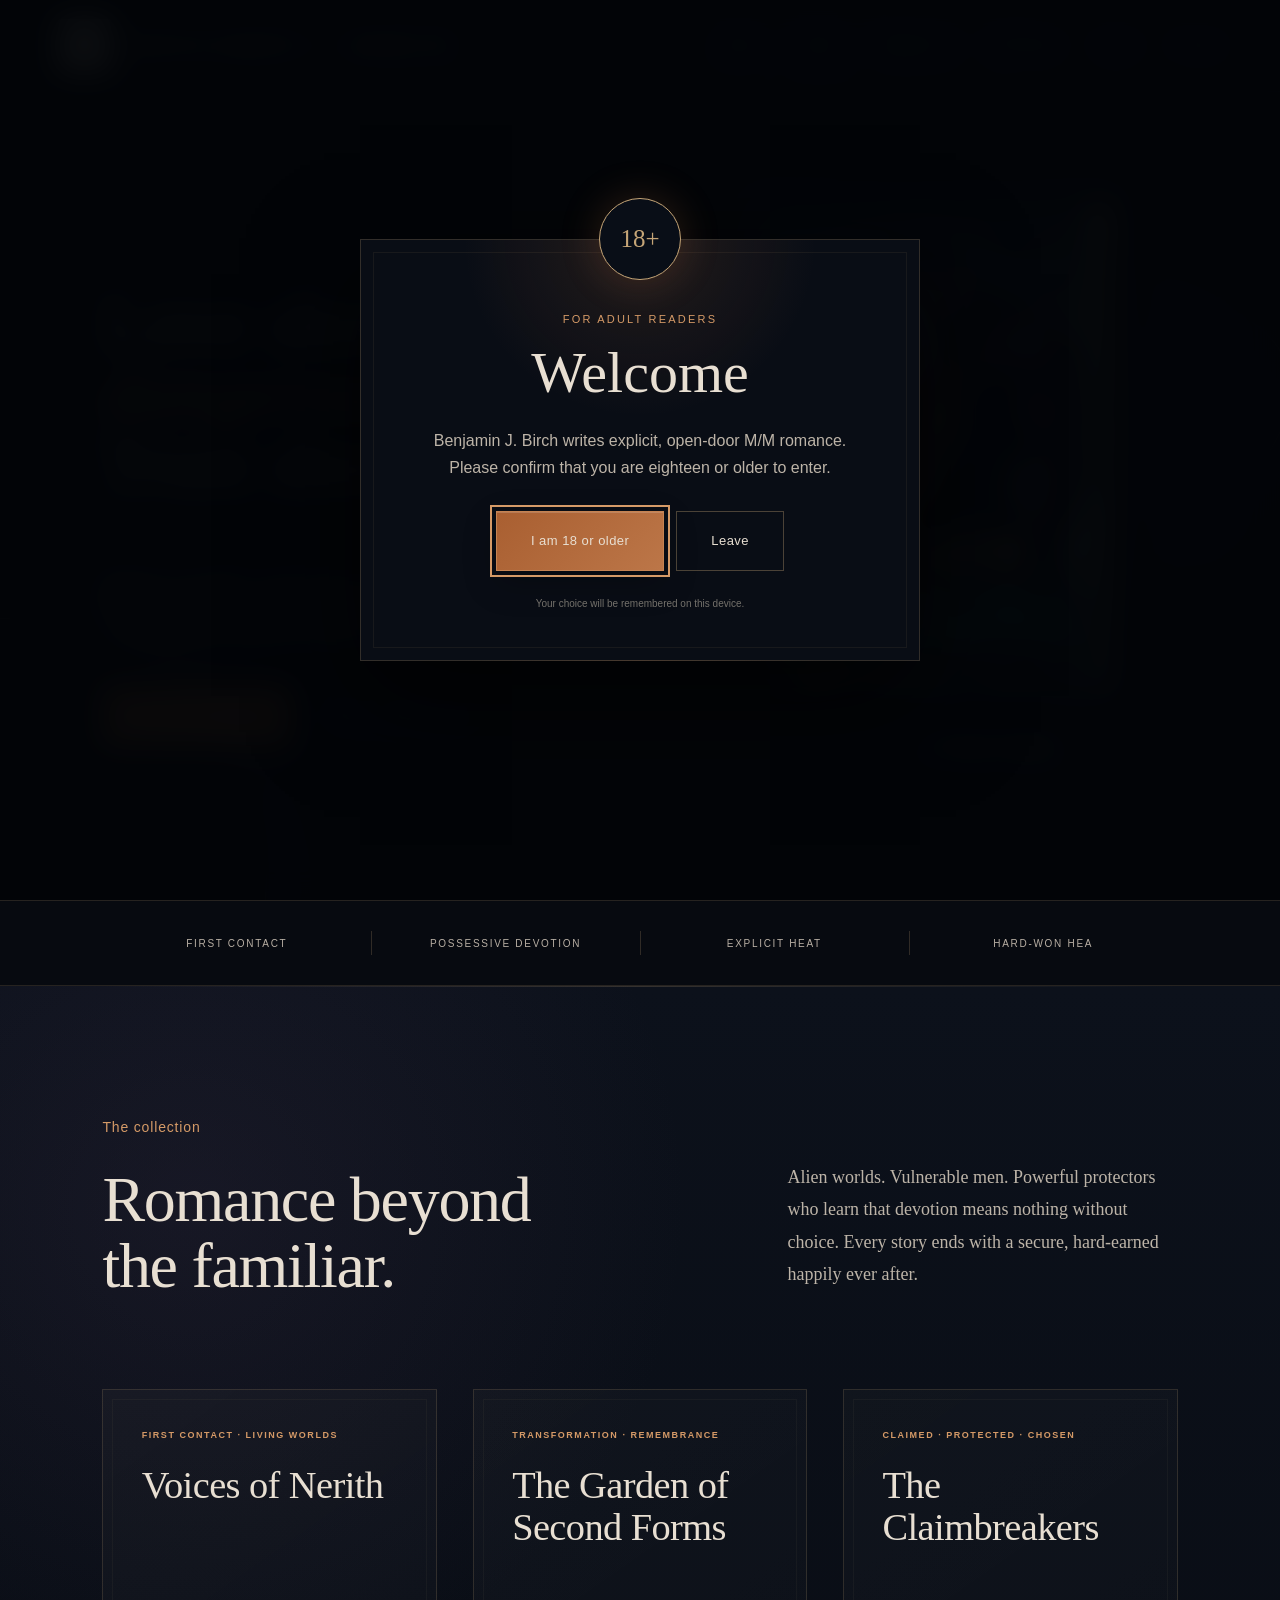
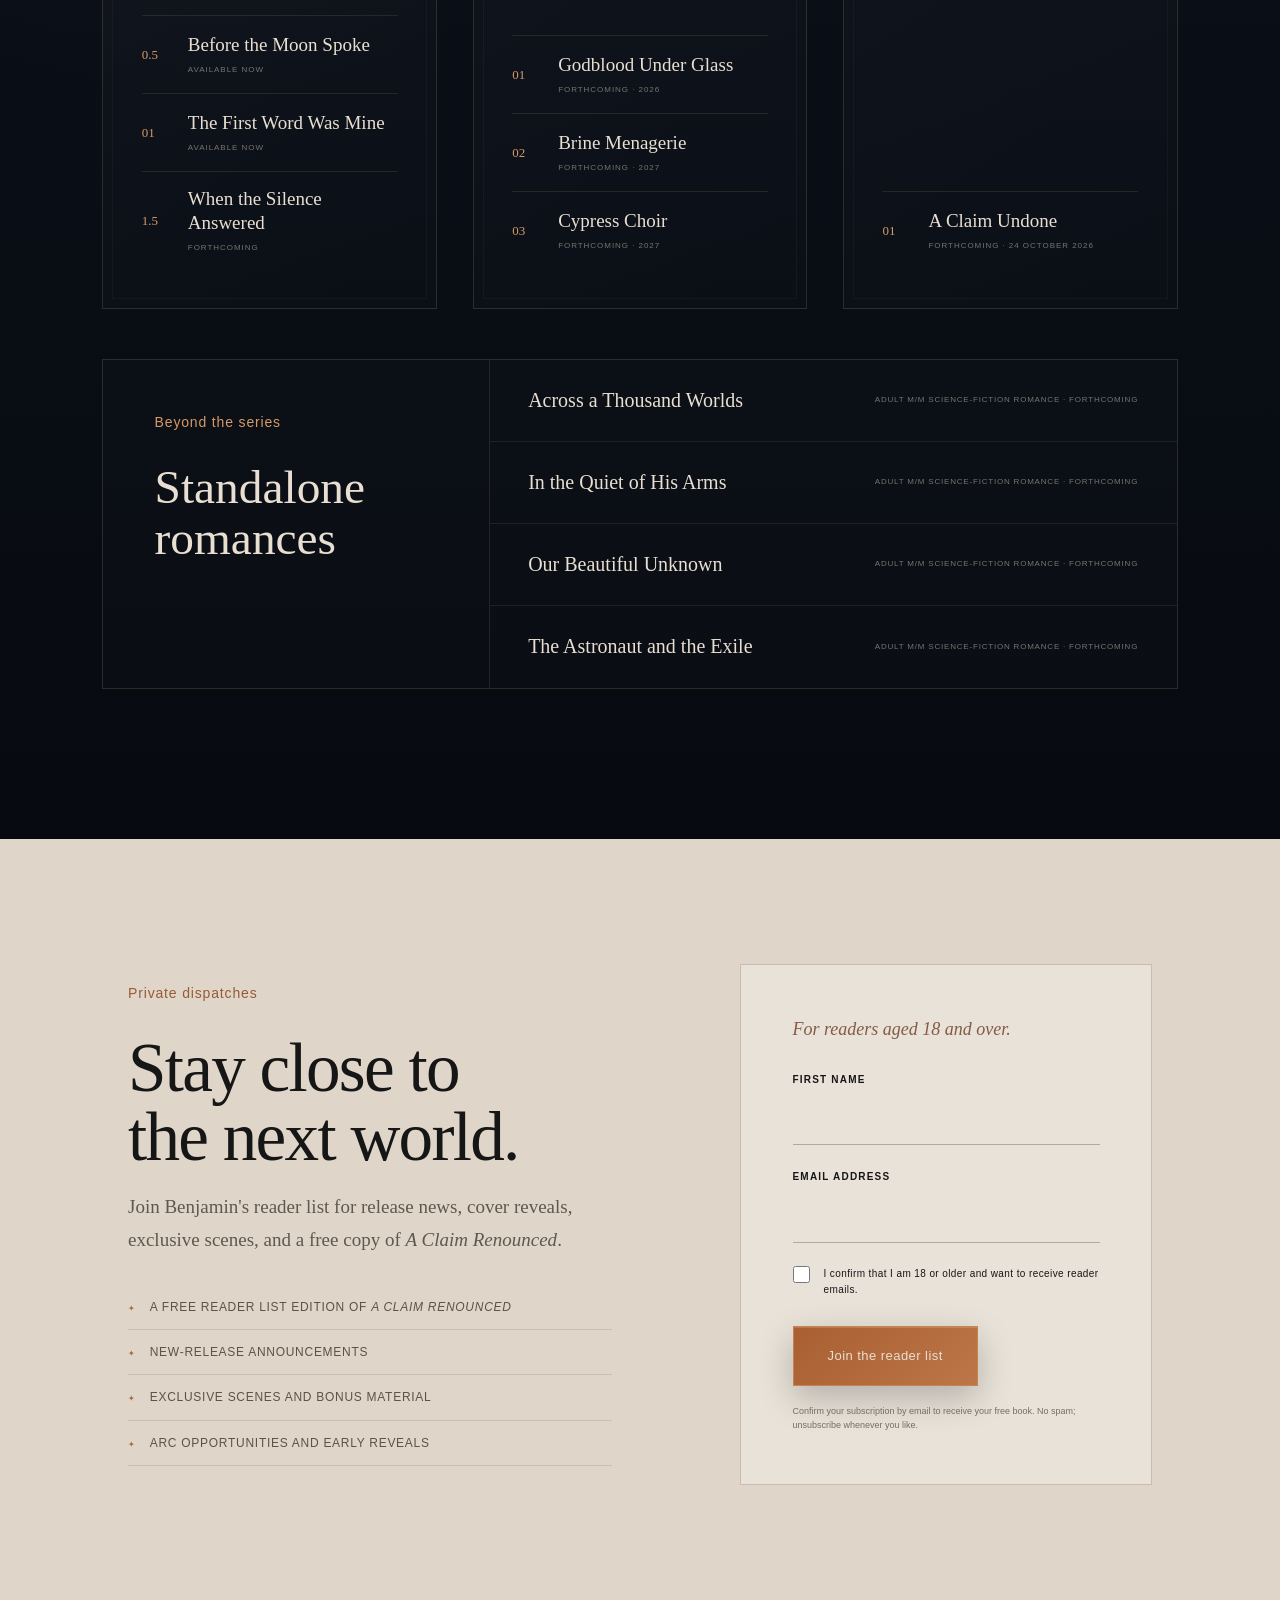
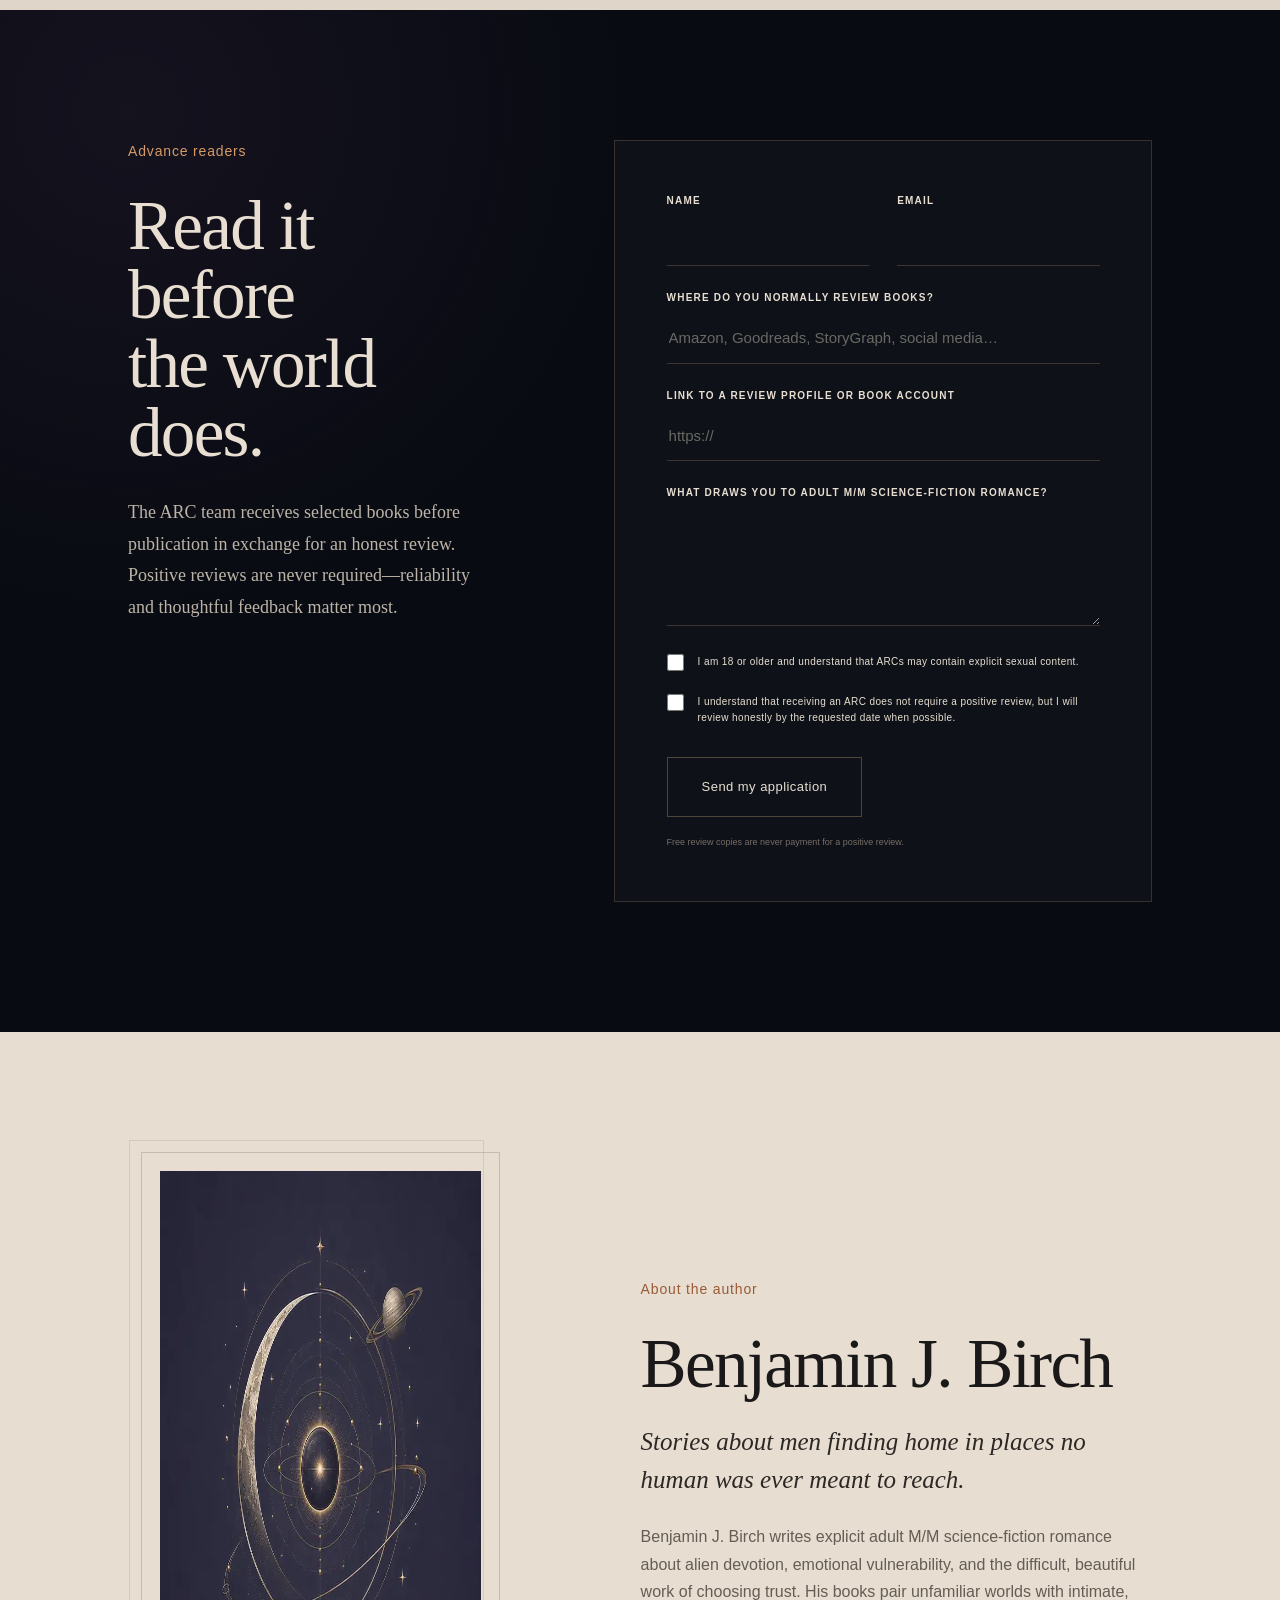
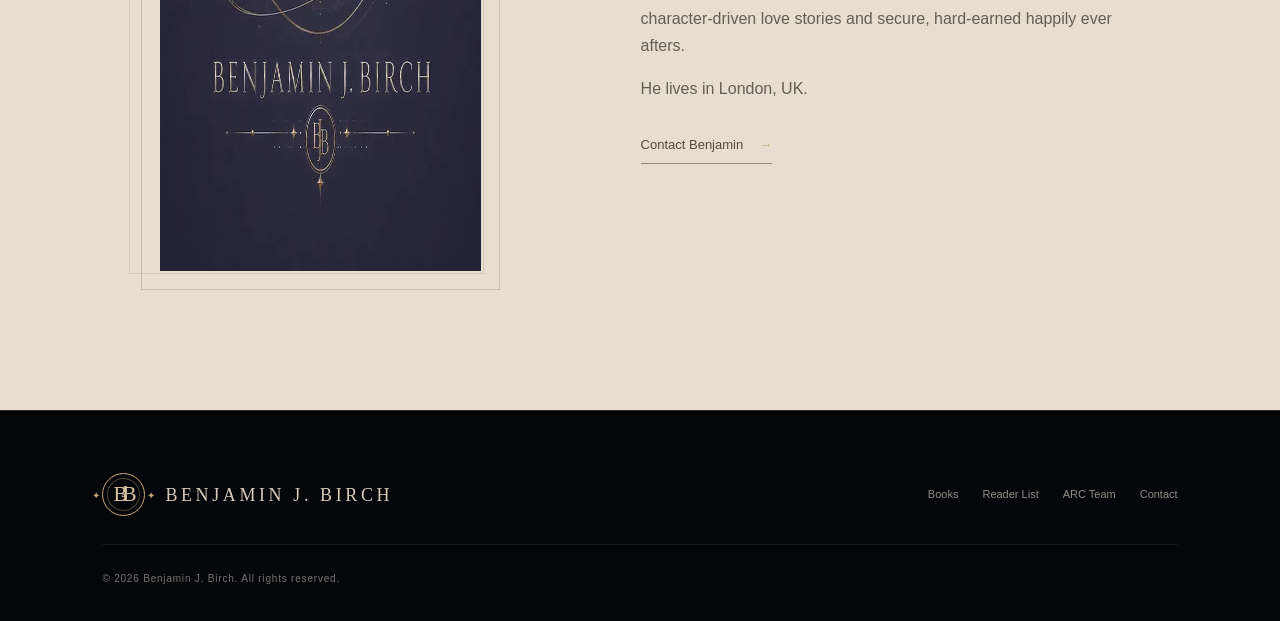
==== commit 791a42f9: "Add files via upload" ====
--- a/index.html
+++ b/index.html
@@ -12,8 +12,11 @@
   <meta property="og:url" content="https://benjaminjbirch.com/">
   <meta property="og:image" content="https://benjaminjbirch.com/assets/images/a-claim-undone.webp">
   <link rel="canonical" href="https://benjaminjbirch.com/">
-  <link rel="icon" type="image/webp" href="assets/images/benjamin-j-birch-logo.webp">
-  <link rel="stylesheet" href="assets/css/style.css?v=20260818-3">
+  <link rel="icon" href="favicon.ico" sizes="any">
+  <link rel="icon" type="image/png" sizes="32x32" href="favicon-32x32.png">
+  <link rel="icon" type="image/png" sizes="192x192" href="favicon-192x192.png">
+  <link rel="apple-touch-icon" sizes="180x180" href="apple-touch-icon.png">
+  <link rel="stylesheet" href="assets/css/style.css?v=20260824-logo1">
 </head>
 <body>
 
@@ -30,7 +33,7 @@
     <small>Your choice will be remembered on this device.</small>
   </div>
 </div>
-<link rel="preload" as="image" href="assets/images/a-claim-undone.webp"/><link rel="preload" as="image" href="assets/images/benjamin-j-birch-logo.webp"/><a class="skip-link" href="#main-content">Skip to content</a><header class="site-header"><a class="brand" aria-label="Benjamin J. Birch home" href="./"><span class="brand-seal" aria-hidden="true"><i>B</i><i>J</i><i>B</i></span><span class="brand-name">Benjamin J. Birch</span></a><button class="menu-button" aria-label="Open navigation" aria-expanded="false" aria-controls="site-navigation"><span></span><span></span><span></span><b>Menu</b></button><nav id="site-navigation" class="site-nav"><a href="#books">Books</a><a href="#series">Series</a><a href="#reader-list">Reader List</a><a href="#arc-team">ARC Team</a><a href="#about">About</a><a href="mailto:contact@benjaminjbirch.com">Contact</a></nav></header><main id="main-content"><section class="hero" aria-labelledby="hero-title"><div class="starfield" aria-hidden="true"></div><div class="hero-copy"><p class="kicker">Benjamin J. Birch · Adult M/M science-fiction romance</p><h1 id="hero-title">Love should feel<br/><em>dangerous.</em><br/>Trust should not.</h1><div class="ornament" aria-hidden="true"><span></span></div><p class="hero-line">Alien worlds, powerful devotion, explicit heat—and love stories built on choice.</p><div class="hero-actions"><a class="button button-filled" href="#books">Discover the books</a><a class="quiet-link" href="#featured-book">Meet <i>A Claim Undone</i> <span aria-hidden="true">→</span></a></div></div><div class="hero-book" id="featured-book"><div class="orbital orbital-one" aria-hidden="true"></div><div class="orbital orbital-two" aria-hidden="true"></div><div class="cover-depth" aria-hidden="true"></div><img src="assets/images/a-claim-undone.webp" alt="Cover of A Claim Undone by Benjamin J. Birch" width="1000" height="1500"/><div class="hero-book-caption"><span>Featured release</span><b>A Claim Undone</b></div></div><p class="hero-footnote">Explicit open-door romance · For readers 18+</p></section><section class="promise-strip" aria-label="What readers can expect"><span>First contact</span><span>Possessive devotion</span><span>Explicit heat</span><span>Hard-won HEA</span></section><section class="library" id="books"><div class="section-intro"><div><p class="kicker">The collection</p><h2>Romance beyond<br/>the familiar.</h2></div><p>Alien worlds. Vulnerable men. Powerful protectors who learn that devotion means nothing without choice. Every story ends with a secure, hard-earned happily ever after.</p></div><div class="catalogue-grid" id="series"><article class="catalogue-series" id="voices-of-nerith"><p class="catalogue-eyebrow">First contact · living worlds</p><h3>Voices of Nerith</h3><ol class="catalogue-books"><li><span>0.5</span><div><b>Before the Moon Spoke</b><small>Available now</small></div></li><li><span>01</span><div><b>The First Word Was Mine</b><small>Available now</small></div></li><li><span>1.5</span><div><b>When the Silence Answered</b><small>Forthcoming</small></div></li></ol></article><article class="catalogue-series" id="garden-of-second-forms"><p class="catalogue-eyebrow">Transformation · remembrance</p><h3>The Garden of Second Forms</h3><ol class="catalogue-books"><li><span>01</span><div><b>Godblood Under Glass</b><small>Forthcoming · 2026</small></div></li><li><span>02</span><div><b>Brine Menagerie</b><small>Forthcoming · 2027</small></div></li><li><span>03</span><div><b>Cypress Choir</b><small>Forthcoming · 2027</small></div></li></ol></article><article class="catalogue-series" id="claimbreakers"><p class="catalogue-eyebrow">Claimed · protected · chosen</p><h3>The Claimbreakers</h3><ol class="catalogue-books"><li><span>01</span><div><b>A Claim Undone</b><small>Forthcoming · 24 October 2026</small></div></li></ol></article></div><div class="standalone-catalogue" aria-labelledby="standalone-title"><div><p class="kicker">Beyond the series</p><h3 id="standalone-title">Standalone romances</h3></div><ul><li><b>Across a Thousand Worlds</b><small>Adult M/M science-fiction romance · forthcoming</small></li><li><b>In the Quiet of His Arms</b><small>Adult M/M science-fiction romance · forthcoming</small></li><li><b>Our Beautiful Unknown</b><small>Adult M/M science-fiction romance · forthcoming</small></li><li><b>The Astronaut and the Exile</b><small>Adult M/M science-fiction romance · forthcoming</small></li></ul></div></section><section class="reader-section" id="reader-list"><div class="reader-copy"><p class="kicker">Private dispatches</p><h2>Stay close to<br/>the next world.</h2><p>Join Benjamin&#x27;s reader list for release news, cover reveals, exclusive scenes, and a free copy of <i>A Claim Renounced</i>.</p><ul><li>A free Reader List edition of <i>A Claim Renounced</i></li><li>New-release announcements</li><li>Exclusive scenes and bonus material</li><li>ARC opportunities and early reveals</li></ul></div><form class="reader-form embeddable-buttondown-form" action="https://buttondown.com/api/emails/embed-subscribe/benjamin-j-birch" method="post"><p class="form-note">For readers aged 18 and over.</p><label>First name<input autoComplete="given-name" required="" name="metadata__first_name"/></label><label>Email address<input type="email" autoComplete="email" required="" name="email"/></label><label class="check-label"><input type="checkbox" required="" name="metadata__age_confirmed" value="Yes"/><span>I confirm that I am 18 or older and want to receive reader emails.</span></label><input type="hidden" name="tag" value="Website Reader List"/><button class="button button-filled" type="submit">Join the reader list</button><small>Confirm your subscription by email to receive your free book. No spam; unsubscribe whenever you like.</small></form></section><section class="arc-section" id="arc-team"><div class="arc-heading"><p class="kicker">Advance readers</p><h2>Read it before<br/>the world does.</h2><p>The ARC team receives selected books before publication in exchange for an honest review. Positive reviews are never required—reliability and thoughtful feedback matter most.</p></div><form class="arc-form" action="https://formspree.io/f/xaqrlzvo" method="post"><input type="hidden" name="_subject" value="Benjamin J. Birch ARC Team Application"/><div class="field-pair"><label>Name<input autoComplete="name" required="" name="name"/></label><label>Email<input type="email" autoComplete="email" required="" name="email"/></label></div><label>Where do you normally review books?<input placeholder="Amazon, Goodreads, StoryGraph, social media…" required="" name="review_platforms"/></label><label>Link to a review profile or book account<input type="url" placeholder="https://" name="review_profile"/></label><label>What draws you to adult M/M science-fiction romance?<textarea name="why_i_want_to_join" rows="4" required=""></textarea></label><label class="check-label"><input type="checkbox" required="" name="age_confirmation" value="I confirm I am 18 or older"/><span>I am 18 or older and understand that ARCs may contain explicit sexual content.</span></label><label class="check-label"><input type="checkbox" required="" name="arc_expectations" value="Agreed"/><span>I understand that receiving an ARC does not require a positive review, but I will review honestly by the requested date when possible.</span></label><button class="button button-line" type="submit">Send my application</button><small>Free review copies are never payment for a positive review.</small></form></section><section class="about-section" id="about"><div class="about-mark"><img src="assets/images/benjamin-j-birch-logo.webp" alt="" width="700" height="700"/></div><div class="about-copy"><p class="kicker">About the author</p><h2>Benjamin J. Birch</h2><p class="about-lede">Stories about men finding home in places no human was ever meant to reach.</p><p>Benjamin J. Birch writes explicit adult M/M science-fiction romance about alien devotion, emotional vulnerability, and the difficult, beautiful work of choosing trust. His books pair unfamiliar worlds with intimate, character-driven love stories and secure, hard-earned happily ever afters.</p><p>He lives in London, UK.</p><a class="quiet-link" href="mailto:contact@benjaminjbirch.com">Contact Benjamin <span aria-hidden="true">→</span></a></div></section></main><footer><a class="brand footer-brand" href="./"><span class="brand-seal" aria-hidden="true"><i>B</i><i>J</i><i>B</i></span><span class="brand-name">Benjamin J. Birch</span></a><nav class="footer-links" aria-label="Footer navigation"><a href="#books">Books</a><a href="#reader-list">Reader List</a><a href="#arc-team">ARC Team</a><a href="mailto:contact@benjaminjbirch.com">Contact</a></nav><p>© 2026 Benjamin J. Birch. All rights reserved.</p></footer>
+<link rel="preload" as="image" href="assets/images/a-claim-undone.webp"/><link rel="preload" as="image" href="assets/images/benjamin-j-birch-logo.webp"/><a class="skip-link" href="#main-content">Skip to content</a><header class="site-header"><a class="brand" aria-label="Benjamin J. Birch home" href="./"><img class="brand-logo" src="assets/images/benjamin-j-birch-header-logo.png" alt="" width="458" height="458"><span class="brand-name">Benjamin J. Birch</span></a><button class="menu-button" aria-label="Open navigation" aria-expanded="false" aria-controls="site-navigation"><span></span><span></span><span></span><b>Menu</b></button><nav id="site-navigation" class="site-nav"><a href="#books">Books</a><a href="#series">Series</a><a href="#reader-list">Reader List</a><a href="#arc-team">ARC Team</a><a href="#about">About</a><a href="mailto:benjaminbirchwrites@gmail.com">Contact</a></nav></header><main id="main-content"><section class="hero" aria-labelledby="hero-title"><div class="starfield" aria-hidden="true"></div><div class="hero-copy"><p class="kicker">Benjamin J. Birch · Adult M/M science-fiction romance</p><h1 id="hero-title">Love should feel<br/><em>dangerous.</em><br/>Trust should not.</h1><div class="ornament" aria-hidden="true"><span></span></div><p class="hero-line">Alien worlds, powerful devotion, explicit heat—and love stories built on choice.</p><div class="hero-actions"><a class="button button-filled" href="#books">Discover the books</a><a class="quiet-link" href="#featured-book">Meet <i>A Claim Undone</i> <span aria-hidden="true">→</span></a></div></div><div class="hero-book" id="featured-book"><div class="orbital orbital-one" aria-hidden="true"></div><div class="orbital orbital-two" aria-hidden="true"></div><div class="cover-depth" aria-hidden="true"></div><img src="assets/images/a-claim-undone.webp" alt="Cover of A Claim Undone by Benjamin J. Birch" width="1000" height="1500"/><div class="hero-book-caption"><span>Featured release</span><b>A Claim Undone</b></div></div><p class="hero-footnote">Explicit open-door romance · For readers 18+</p></section><section class="promise-strip" aria-label="What readers can expect"><span>First contact</span><span>Possessive devotion</span><span>Explicit heat</span><span>Hard-won HEA</span></section><section class="library" id="books"><div class="section-intro"><div><p class="kicker">The collection</p><h2>Romance beyond<br/>the familiar.</h2></div><p>Alien worlds. Vulnerable men. Powerful protectors who learn that devotion means nothing without choice. Every story ends with a secure, hard-earned happily ever after.</p></div><div class="catalogue-grid" id="series"><article class="catalogue-series" id="voices-of-nerith"><p class="catalogue-eyebrow">First contact · living worlds</p><h3>Voices of Nerith</h3><ol class="catalogue-books"><li><span>0.5</span><div><b>Before the Moon Spoke</b><small>Available now</small></div></li><li><span>01</span><div><b>The First Word Was Mine</b><small>Available now</small></div></li><li><span>1.5</span><div><b>When the Silence Answered</b><small>Forthcoming</small></div></li></ol></article><article class="catalogue-series" id="garden-of-second-forms"><p class="catalogue-eyebrow">Transformation · remembrance</p><h3>The Garden of Second Forms</h3><ol class="catalogue-books"><li><span>01</span><div><b>Godblood Under Glass</b><small>Forthcoming · 2026</small></div></li><li><span>02</span><div><b>Brine Menagerie</b><small>Forthcoming · 2027</small></div></li><li><span>03</span><div><b>Cypress Choir</b><small>Forthcoming · 2027</small></div></li></ol></article><article class="catalogue-series" id="claimbreakers"><p class="catalogue-eyebrow">Claimed · protected · chosen</p><h3>The Claimbreakers</h3><ol class="catalogue-books"><li><span>01</span><div><b>A Claim Undone</b><small>Forthcoming · 24 October 2026</small></div></li></ol></article></div><div class="standalone-catalogue" aria-labelledby="standalone-title"><div><p class="kicker">Beyond the series</p><h3 id="standalone-title">Standalone romances</h3></div><ul><li><b>Across a Thousand Worlds</b><small>Adult M/M science-fiction romance · forthcoming</small></li><li><b>In the Quiet of His Arms</b><small>Adult M/M science-fiction romance · forthcoming</small></li><li><b>Our Beautiful Unknown</b><small>Adult M/M science-fiction romance · forthcoming</small></li><li><b>The Astronaut and the Exile</b><small>Adult M/M science-fiction romance · forthcoming</small></li></ul></div></section><section class="reader-section" id="reader-list"><div class="reader-copy"><p class="kicker">Private dispatches</p><h2>Stay close to<br/>the next world.</h2><p>Join Benjamin&#x27;s reader list for release news, cover reveals, exclusive scenes, and a free copy of <i>A Claim Renounced</i>.</p><ul><li>A free Reader List edition of <i>A Claim Renounced</i></li><li>New-release announcements</li><li>Exclusive scenes and bonus material</li><li>ARC opportunities and early reveals</li></ul></div><form class="reader-form embeddable-buttondown-form" action="https://buttondown.com/api/emails/embed-subscribe/benjamin-j-birch" method="post"><p class="form-note">For readers aged 18 and over.</p><label>First name<input autoComplete="given-name" required="" name="metadata__first_name"/></label><label>Email address<input type="email" autoComplete="email" required="" name="email"/></label><label class="check-label"><input type="checkbox" required="" name="metadata__age_confirmed" value="Yes"/><span>I confirm that I am 18 or older and want to receive reader emails.</span></label><input type="hidden" name="tag" value="Website Reader List"/><button class="button button-filled" type="submit">Join the reader list</button><small>Confirm your subscription by email to receive your free book. No spam; unsubscribe whenever you like.</small></form></section><section class="arc-section" id="arc-team"><div class="arc-heading"><p class="kicker">Advance readers</p><h2>Read it before<br/>the world does.</h2><p>The ARC team receives selected books before publication in exchange for an honest review. Positive reviews are never required—reliability and thoughtful feedback matter most.</p></div><form class="arc-form" action="https://formspree.io/f/xaqrlzvo" method="post"><input type="hidden" name="_subject" value="Benjamin J. Birch ARC Team Application"/><div class="field-pair"><label>Name<input autoComplete="name" required="" name="name"/></label><label>Email<input type="email" autoComplete="email" required="" name="email"/></label></div><label>Where do you normally review books?<input placeholder="Amazon, Goodreads, StoryGraph, social media…" required="" name="review_platforms"/></label><label>Link to a review profile or book account<input type="url" placeholder="https://" name="review_profile"/></label><label>What draws you to adult M/M science-fiction romance?<textarea name="why_i_want_to_join" rows="4" required=""></textarea></label><label class="check-label"><input type="checkbox" required="" name="age_confirmation" value="I confirm I am 18 or older"/><span>I am 18 or older and understand that ARCs may contain explicit sexual content.</span></label><label class="check-label"><input type="checkbox" required="" name="arc_expectations" value="Agreed"/><span>I understand that receiving an ARC does not require a positive review, but I will review honestly by the requested date when possible.</span></label><button class="button button-line" type="submit">Send my application</button><small>Free review copies are never payment for a positive review.</small></form></section><section class="about-section" id="about"><div class="about-mark"><img src="assets/images/benjamin-j-birch-logo.webp" alt="" width="700" height="700"/></div><div class="about-copy"><p class="kicker">About the author</p><h2>Benjamin J. Birch</h2><p class="about-lede">Stories about men finding home in places no human was ever meant to reach.</p><p>Benjamin J. Birch writes explicit adult M/M science-fiction romance about alien devotion, emotional vulnerability, and the difficult, beautiful work of choosing trust. His books pair unfamiliar worlds with intimate, character-driven love stories and secure, hard-earned happily ever afters.</p><p>He lives in London, UK.</p><a class="quiet-link" href="mailto:benjaminbirchwrites@gmail.com">Contact Benjamin <span aria-hidden="true">→</span></a></div></section></main><footer><a class="brand footer-brand" href="./"><span class="brand-seal" aria-hidden="true"><i>B</i><i>J</i><i>B</i></span><span class="brand-name">Benjamin J. Birch</span></a><nav class="footer-links" aria-label="Footer navigation"><a href="#books">Books</a><a href="#reader-list">Reader List</a><a href="#arc-team">ARC Team</a><a href="mailto:benjaminbirchwrites@gmail.com">Contact</a></nav><p>© 2026 Benjamin J. Birch. All rights reserved.</p></footer>
 <script src="assets/js/script.js?v=20260818-3"></script>
 </body>
 </html>
--- a/assets/css/style.css
+++ b/assets/css/style.css
@@ -38,6 +38,14 @@
 }
 
 .brand { display: flex; align-items: center; gap: 20px; }
+.brand-logo {
+  width: 53px;
+  height: 53px;
+  flex: 0 0 auto;
+  display: block;
+  object-fit: cover;
+  border-radius: 4px;
+}
 .brand-seal {
   position: relative;
   width: 53px;
@@ -403,6 +411,7 @@
   .site-header { padding-inline: 20px; }
   .brand { gap: 14px; }
   .brand-seal { width: 44px; height: 44px; }
+  .brand-logo { width: 44px; height: 44px; }
   .brand-name { max-width: 230px; font-size: 15px; letter-spacing: .13em; }
   .hero { min-height: auto; padding: 135px 24px 76px; grid-template-columns: 1fr; }
   .hero-copy { padding-top: 0; }
@@ -480,9 +489,15 @@
   height: 45px;
 }
 
+.site-header.is-scrolled .brand-logo {
+  width: 45px;
+  height: 45px;
+}
+
 .site-header.is-scrolled .brand-name { font-size: clamp(17px, 1.65vw, 24px); }
 
 .brand-seal,
+.brand-logo,
 .brand-name { transition: width .25s ease, height .25s ease, font-size .25s ease; }
 
 .hero {
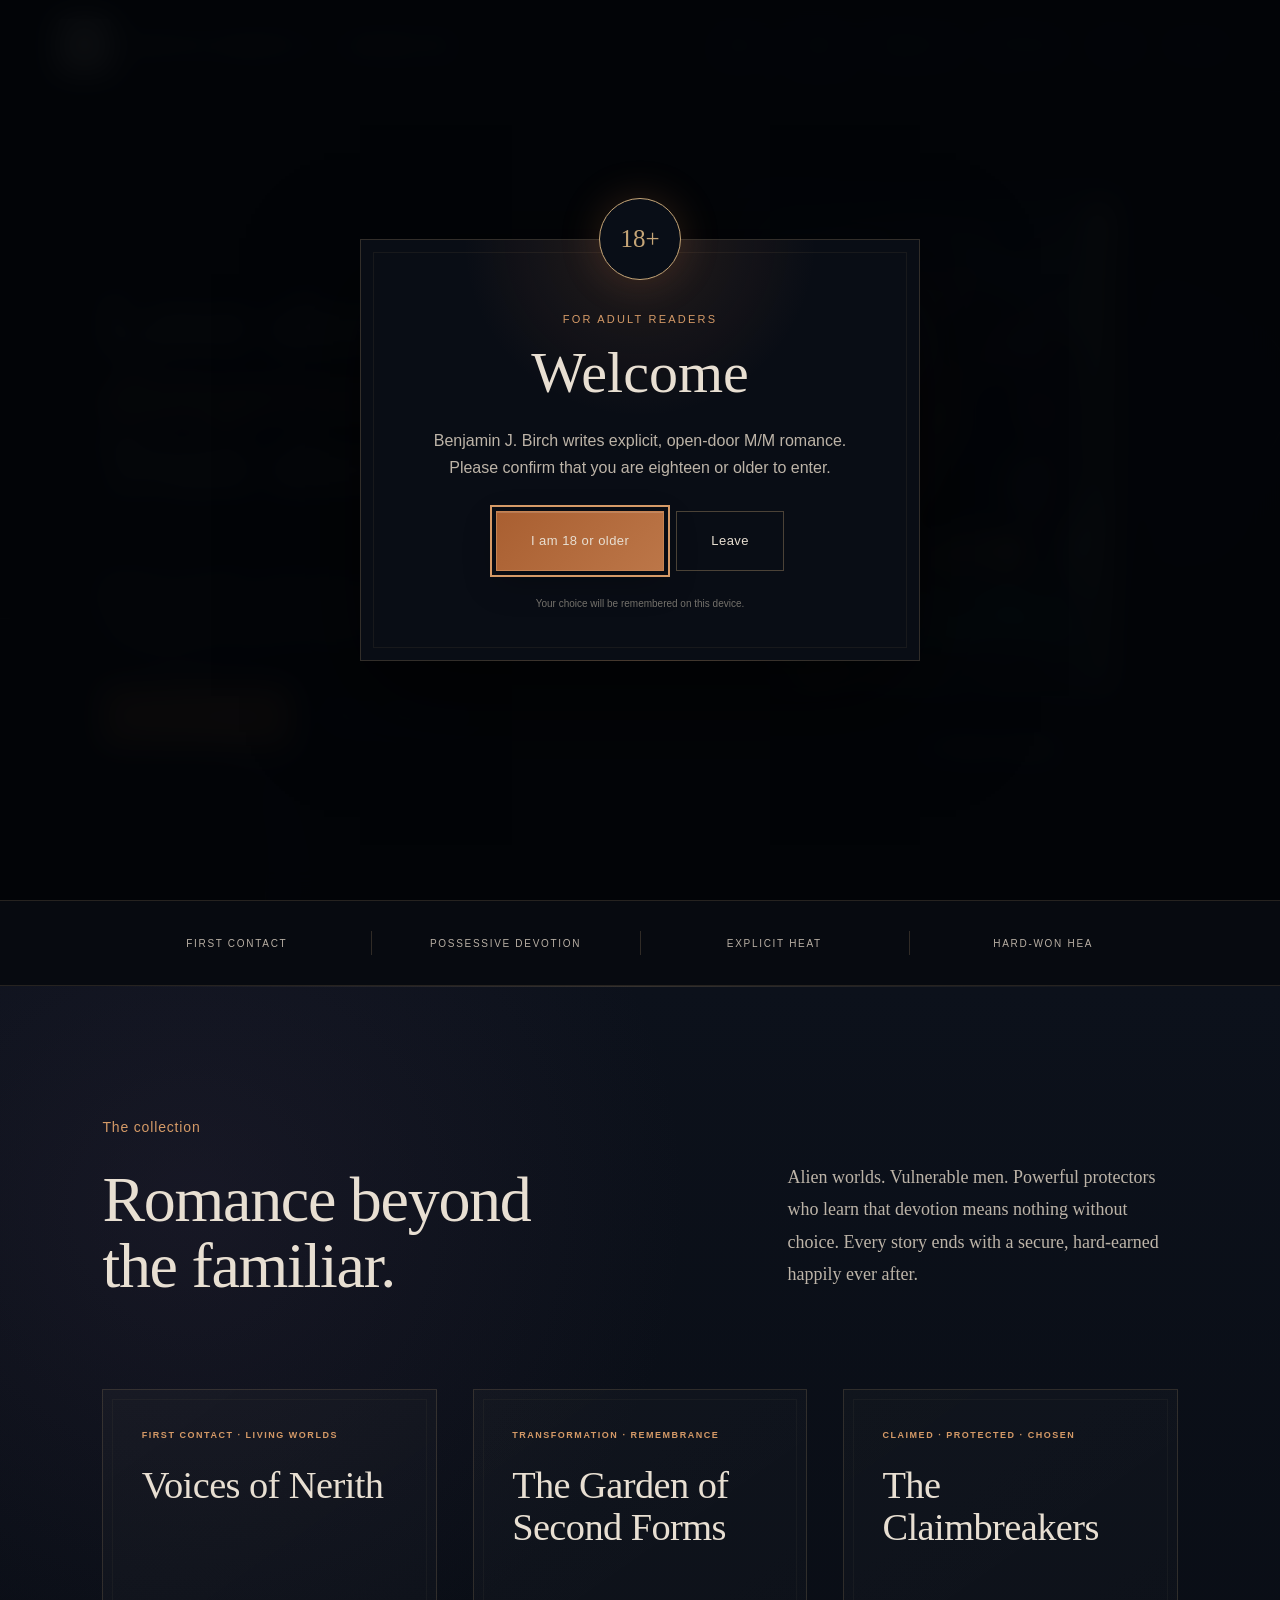
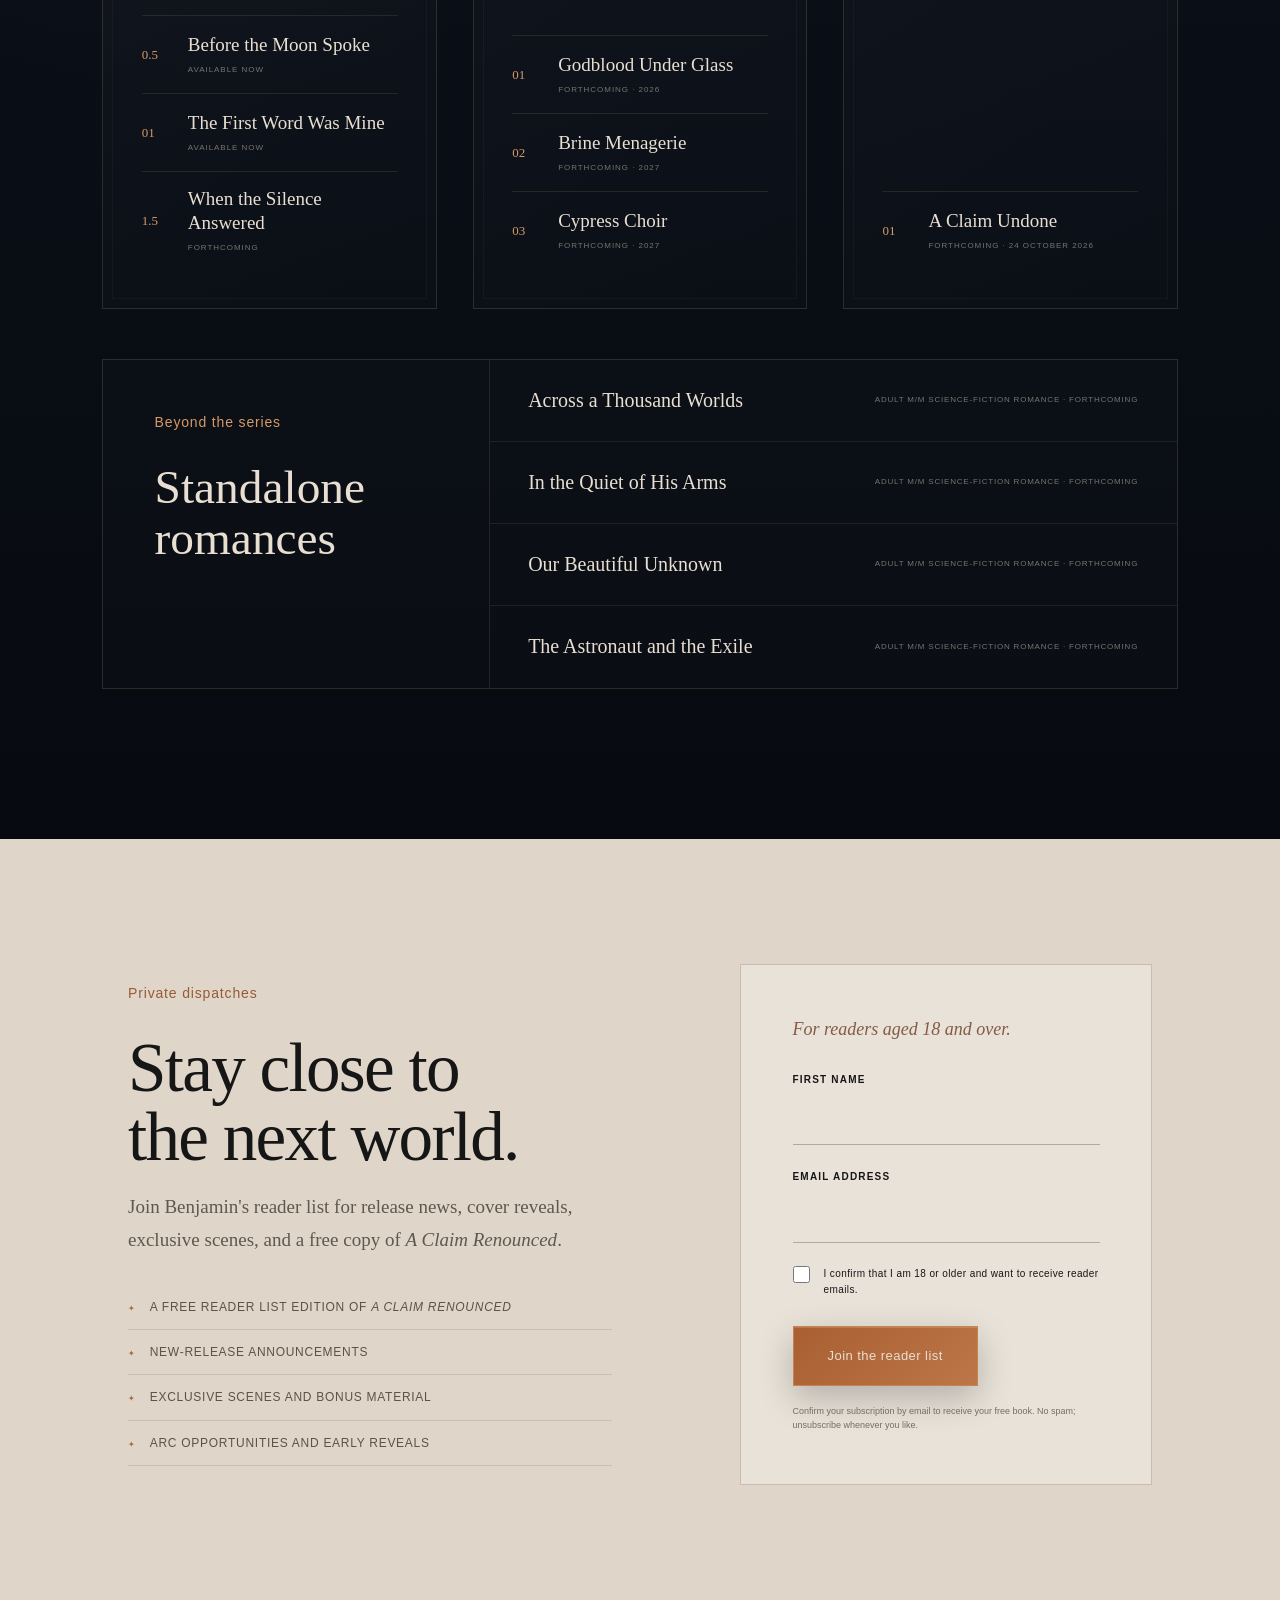
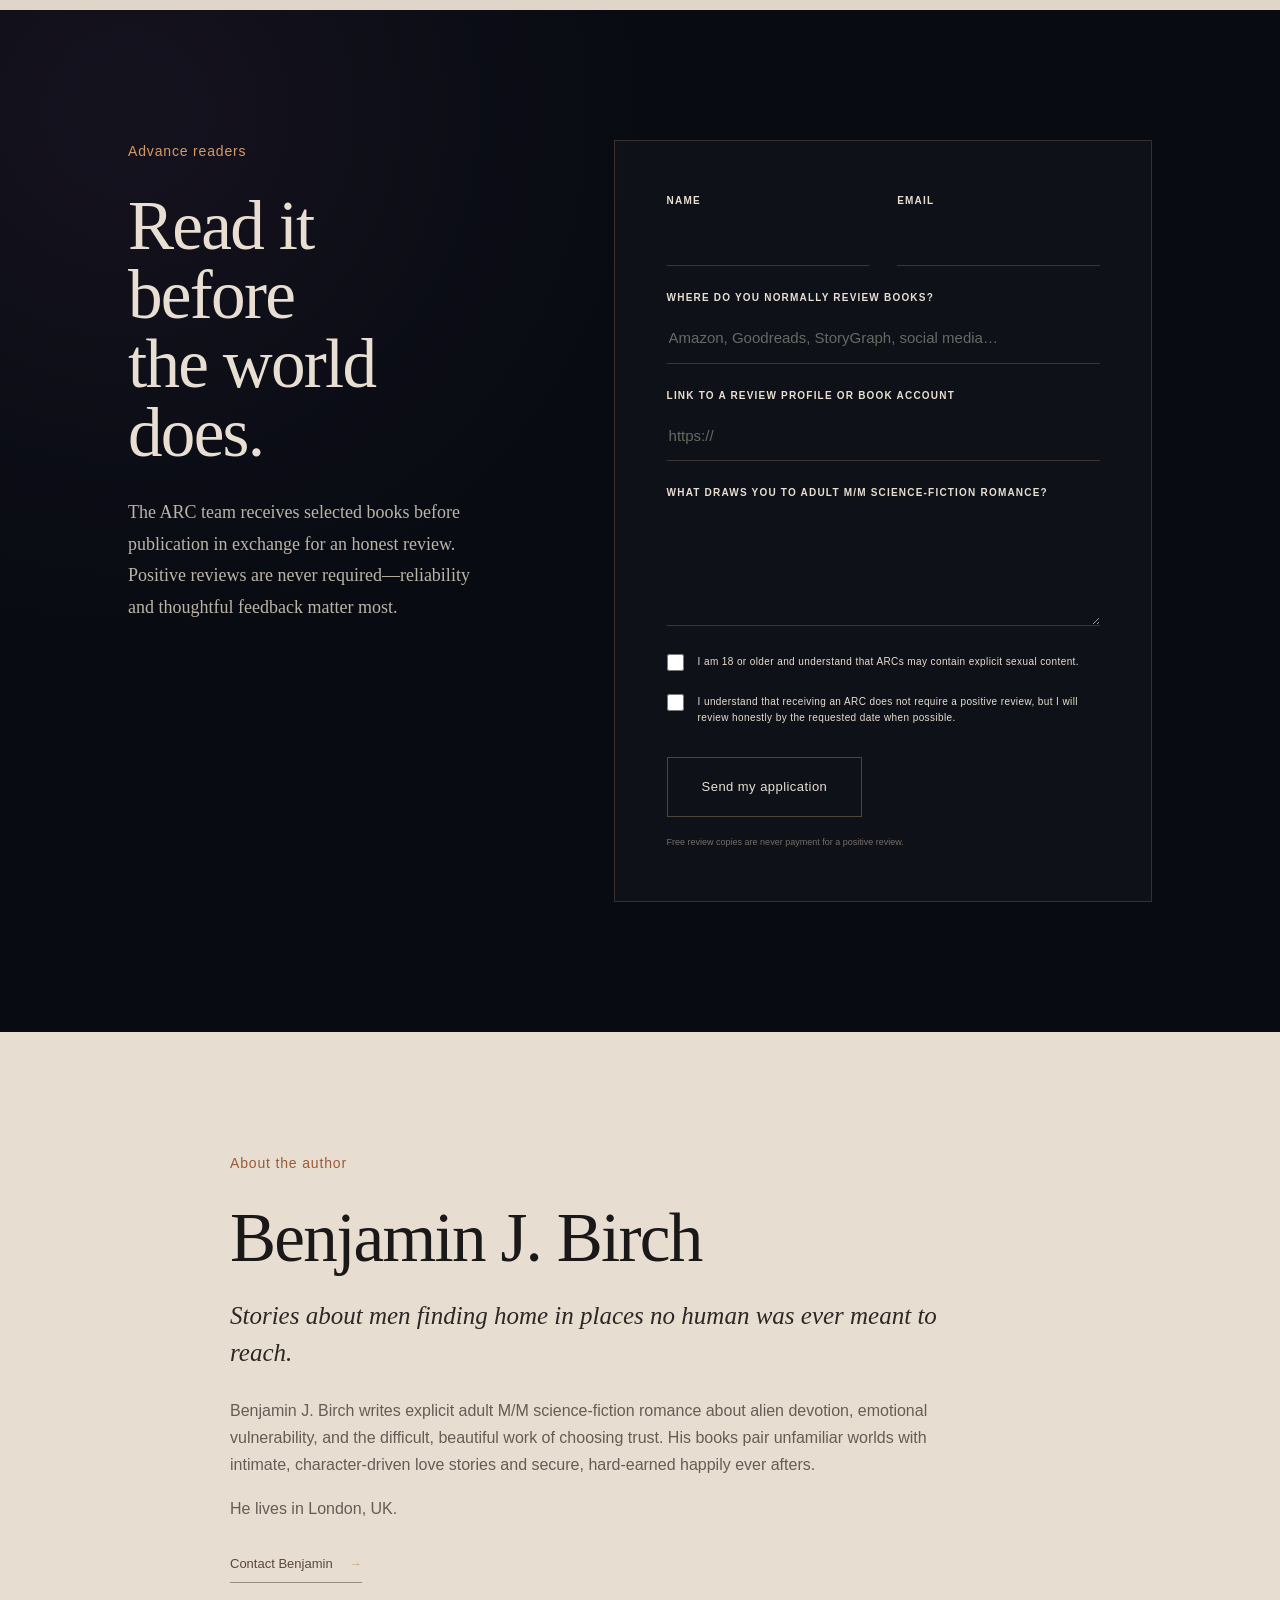
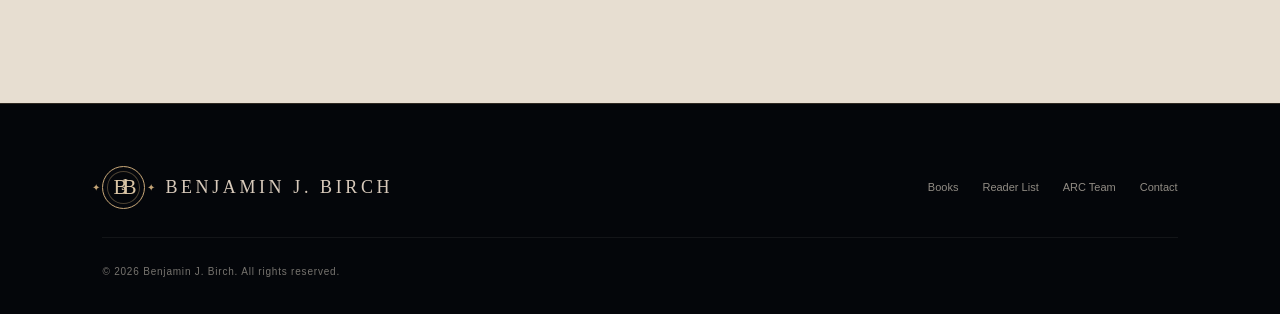
==== commit 5f7cfb0e: "Add files via upload" ====
--- a/index.html
+++ b/index.html
@@ -33,7 +33,7 @@
     <small>Your choice will be remembered on this device.</small>
   </div>
 </div>
-<link rel="preload" as="image" href="assets/images/a-claim-undone.webp"/><link rel="preload" as="image" href="assets/images/benjamin-j-birch-logo.webp"/><a class="skip-link" href="#main-content">Skip to content</a><header class="site-header"><a class="brand" aria-label="Benjamin J. Birch home" href="./"><img class="brand-logo" src="assets/images/benjamin-j-birch-header-logo.png" alt="" width="458" height="458"><span class="brand-name">Benjamin J. Birch</span></a><button class="menu-button" aria-label="Open navigation" aria-expanded="false" aria-controls="site-navigation"><span></span><span></span><span></span><b>Menu</b></button><nav id="site-navigation" class="site-nav"><a href="#books">Books</a><a href="#series">Series</a><a href="#reader-list">Reader List</a><a href="#arc-team">ARC Team</a><a href="#about">About</a><a href="mailto:benjaminbirchwrites@gmail.com">Contact</a></nav></header><main id="main-content"><section class="hero" aria-labelledby="hero-title"><div class="starfield" aria-hidden="true"></div><div class="hero-copy"><p class="kicker">Benjamin J. Birch · Adult M/M science-fiction romance</p><h1 id="hero-title">Love should feel<br/><em>dangerous.</em><br/>Trust should not.</h1><div class="ornament" aria-hidden="true"><span></span></div><p class="hero-line">Alien worlds, powerful devotion, explicit heat—and love stories built on choice.</p><div class="hero-actions"><a class="button button-filled" href="#books">Discover the books</a><a class="quiet-link" href="#featured-book">Meet <i>A Claim Undone</i> <span aria-hidden="true">→</span></a></div></div><div class="hero-book" id="featured-book"><div class="orbital orbital-one" aria-hidden="true"></div><div class="orbital orbital-two" aria-hidden="true"></div><div class="cover-depth" aria-hidden="true"></div><img src="assets/images/a-claim-undone.webp" alt="Cover of A Claim Undone by Benjamin J. Birch" width="1000" height="1500"/><div class="hero-book-caption"><span>Featured release</span><b>A Claim Undone</b></div></div><p class="hero-footnote">Explicit open-door romance · For readers 18+</p></section><section class="promise-strip" aria-label="What readers can expect"><span>First contact</span><span>Possessive devotion</span><span>Explicit heat</span><span>Hard-won HEA</span></section><section class="library" id="books"><div class="section-intro"><div><p class="kicker">The collection</p><h2>Romance beyond<br/>the familiar.</h2></div><p>Alien worlds. Vulnerable men. Powerful protectors who learn that devotion means nothing without choice. Every story ends with a secure, hard-earned happily ever after.</p></div><div class="catalogue-grid" id="series"><article class="catalogue-series" id="voices-of-nerith"><p class="catalogue-eyebrow">First contact · living worlds</p><h3>Voices of Nerith</h3><ol class="catalogue-books"><li><span>0.5</span><div><b>Before the Moon Spoke</b><small>Available now</small></div></li><li><span>01</span><div><b>The First Word Was Mine</b><small>Available now</small></div></li><li><span>1.5</span><div><b>When the Silence Answered</b><small>Forthcoming</small></div></li></ol></article><article class="catalogue-series" id="garden-of-second-forms"><p class="catalogue-eyebrow">Transformation · remembrance</p><h3>The Garden of Second Forms</h3><ol class="catalogue-books"><li><span>01</span><div><b>Godblood Under Glass</b><small>Forthcoming · 2026</small></div></li><li><span>02</span><div><b>Brine Menagerie</b><small>Forthcoming · 2027</small></div></li><li><span>03</span><div><b>Cypress Choir</b><small>Forthcoming · 2027</small></div></li></ol></article><article class="catalogue-series" id="claimbreakers"><p class="catalogue-eyebrow">Claimed · protected · chosen</p><h3>The Claimbreakers</h3><ol class="catalogue-books"><li><span>01</span><div><b>A Claim Undone</b><small>Forthcoming · 24 October 2026</small></div></li></ol></article></div><div class="standalone-catalogue" aria-labelledby="standalone-title"><div><p class="kicker">Beyond the series</p><h3 id="standalone-title">Standalone romances</h3></div><ul><li><b>Across a Thousand Worlds</b><small>Adult M/M science-fiction romance · forthcoming</small></li><li><b>In the Quiet of His Arms</b><small>Adult M/M science-fiction romance · forthcoming</small></li><li><b>Our Beautiful Unknown</b><small>Adult M/M science-fiction romance · forthcoming</small></li><li><b>The Astronaut and the Exile</b><small>Adult M/M science-fiction romance · forthcoming</small></li></ul></div></section><section class="reader-section" id="reader-list"><div class="reader-copy"><p class="kicker">Private dispatches</p><h2>Stay close to<br/>the next world.</h2><p>Join Benjamin&#x27;s reader list for release news, cover reveals, exclusive scenes, and a free copy of <i>A Claim Renounced</i>.</p><ul><li>A free Reader List edition of <i>A Claim Renounced</i></li><li>New-release announcements</li><li>Exclusive scenes and bonus material</li><li>ARC opportunities and early reveals</li></ul></div><form class="reader-form embeddable-buttondown-form" action="https://buttondown.com/api/emails/embed-subscribe/benjamin-j-birch" method="post"><p class="form-note">For readers aged 18 and over.</p><label>First name<input autoComplete="given-name" required="" name="metadata__first_name"/></label><label>Email address<input type="email" autoComplete="email" required="" name="email"/></label><label class="check-label"><input type="checkbox" required="" name="metadata__age_confirmed" value="Yes"/><span>I confirm that I am 18 or older and want to receive reader emails.</span></label><input type="hidden" name="tag" value="Website Reader List"/><button class="button button-filled" type="submit">Join the reader list</button><small>Confirm your subscription by email to receive your free book. No spam; unsubscribe whenever you like.</small></form></section><section class="arc-section" id="arc-team"><div class="arc-heading"><p class="kicker">Advance readers</p><h2>Read it before<br/>the world does.</h2><p>The ARC team receives selected books before publication in exchange for an honest review. Positive reviews are never required—reliability and thoughtful feedback matter most.</p></div><form class="arc-form" action="https://formspree.io/f/xaqrlzvo" method="post"><input type="hidden" name="_subject" value="Benjamin J. Birch ARC Team Application"/><div class="field-pair"><label>Name<input autoComplete="name" required="" name="name"/></label><label>Email<input type="email" autoComplete="email" required="" name="email"/></label></div><label>Where do you normally review books?<input placeholder="Amazon, Goodreads, StoryGraph, social media…" required="" name="review_platforms"/></label><label>Link to a review profile or book account<input type="url" placeholder="https://" name="review_profile"/></label><label>What draws you to adult M/M science-fiction romance?<textarea name="why_i_want_to_join" rows="4" required=""></textarea></label><label class="check-label"><input type="checkbox" required="" name="age_confirmation" value="I confirm I am 18 or older"/><span>I am 18 or older and understand that ARCs may contain explicit sexual content.</span></label><label class="check-label"><input type="checkbox" required="" name="arc_expectations" value="Agreed"/><span>I understand that receiving an ARC does not require a positive review, but I will review honestly by the requested date when possible.</span></label><button class="button button-line" type="submit">Send my application</button><small>Free review copies are never payment for a positive review.</small></form></section><section class="about-section" id="about"><div class="about-mark"><img src="assets/images/benjamin-j-birch-logo.webp" alt="" width="700" height="700"/></div><div class="about-copy"><p class="kicker">About the author</p><h2>Benjamin J. Birch</h2><p class="about-lede">Stories about men finding home in places no human was ever meant to reach.</p><p>Benjamin J. Birch writes explicit adult M/M science-fiction romance about alien devotion, emotional vulnerability, and the difficult, beautiful work of choosing trust. His books pair unfamiliar worlds with intimate, character-driven love stories and secure, hard-earned happily ever afters.</p><p>He lives in London, UK.</p><a class="quiet-link" href="mailto:benjaminbirchwrites@gmail.com">Contact Benjamin <span aria-hidden="true">→</span></a></div></section></main><footer><a class="brand footer-brand" href="./"><span class="brand-seal" aria-hidden="true"><i>B</i><i>J</i><i>B</i></span><span class="brand-name">Benjamin J. Birch</span></a><nav class="footer-links" aria-label="Footer navigation"><a href="#books">Books</a><a href="#reader-list">Reader List</a><a href="#arc-team">ARC Team</a><a href="mailto:benjaminbirchwrites@gmail.com">Contact</a></nav><p>© 2026 Benjamin J. Birch. All rights reserved.</p></footer>
+<link rel="preload" as="image" href="assets/images/a-claim-undone.webp"/><a class="skip-link" href="#main-content">Skip to content</a><header class="site-header"><a class="brand" aria-label="Benjamin J. Birch home" href="./"><img class="brand-logo" src="assets/images/benjamin-j-birch-header-logo.png" alt="" width="458" height="458"><span class="brand-name">Benjamin J. Birch</span></a><button class="menu-button" aria-label="Open navigation" aria-expanded="false" aria-controls="site-navigation"><span></span><span></span><span></span><b>Menu</b></button><nav id="site-navigation" class="site-nav"><a href="#books">Books</a><a href="#series">Series</a><a href="#reader-list">Reader List</a><a href="#arc-team">ARC Team</a><a href="#about">About</a><a href="mailto:benjaminbirchwrites@gmail.com">Contact</a></nav></header><main id="main-content"><section class="hero" aria-labelledby="hero-title"><div class="starfield" aria-hidden="true"></div><div class="hero-copy"><p class="kicker">Benjamin J. Birch · Adult M/M science-fiction romance</p><h1 id="hero-title">Love should feel<br/><em>dangerous.</em><br/>Trust should not.</h1><div class="ornament" aria-hidden="true"><span></span></div><p class="hero-line">Alien worlds, powerful devotion, explicit heat—and love stories built on choice.</p><div class="hero-actions"><a class="button button-filled" href="#books">Discover the books</a><a class="quiet-link" href="#featured-book">Meet <i>A Claim Undone</i> <span aria-hidden="true">→</span></a></div></div><div class="hero-book" id="featured-book"><div class="orbital orbital-one" aria-hidden="true"></div><div class="orbital orbital-two" aria-hidden="true"></div><div class="cover-depth" aria-hidden="true"></div><img src="assets/images/a-claim-undone.webp" alt="Cover of A Claim Undone by Benjamin J. Birch" width="1000" height="1500"/><div class="hero-book-caption"><span>Featured release</span><b>A Claim Undone</b></div></div><p class="hero-footnote">Explicit open-door romance · For readers 18+</p></section><section class="promise-strip" aria-label="What readers can expect"><span>First contact</span><span>Possessive devotion</span><span>Explicit heat</span><span>Hard-won HEA</span></section><section class="library" id="books"><div class="section-intro"><div><p class="kicker">The collection</p><h2>Romance beyond<br/>the familiar.</h2></div><p>Alien worlds. Vulnerable men. Powerful protectors who learn that devotion means nothing without choice. Every story ends with a secure, hard-earned happily ever after.</p></div><div class="catalogue-grid" id="series"><article class="catalogue-series" id="voices-of-nerith"><p class="catalogue-eyebrow">First contact · living worlds</p><h3>Voices of Nerith</h3><ol class="catalogue-books"><li><span>0.5</span><div><b>Before the Moon Spoke</b><small>Available now</small></div></li><li><span>01</span><div><b>The First Word Was Mine</b><small>Available now</small></div></li><li><span>1.5</span><div><b>When the Silence Answered</b><small>Forthcoming</small></div></li></ol></article><article class="catalogue-series" id="garden-of-second-forms"><p class="catalogue-eyebrow">Transformation · remembrance</p><h3>The Garden of Second Forms</h3><ol class="catalogue-books"><li><span>01</span><div><b>Godblood Under Glass</b><small>Forthcoming · 2026</small></div></li><li><span>02</span><div><b>Brine Menagerie</b><small>Forthcoming · 2027</small></div></li><li><span>03</span><div><b>Cypress Choir</b><small>Forthcoming · 2027</small></div></li></ol></article><article class="catalogue-series" id="claimbreakers"><p class="catalogue-eyebrow">Claimed · protected · chosen</p><h3>The Claimbreakers</h3><ol class="catalogue-books"><li><span>01</span><div><b>A Claim Undone</b><small>Forthcoming · 24 October 2026</small></div></li></ol></article></div><div class="standalone-catalogue" aria-labelledby="standalone-title"><div><p class="kicker">Beyond the series</p><h3 id="standalone-title">Standalone romances</h3></div><ul><li><b>Across a Thousand Worlds</b><small>Adult M/M science-fiction romance · forthcoming</small></li><li><b>In the Quiet of His Arms</b><small>Adult M/M science-fiction romance · forthcoming</small></li><li><b>Our Beautiful Unknown</b><small>Adult M/M science-fiction romance · forthcoming</small></li><li><b>The Astronaut and the Exile</b><small>Adult M/M science-fiction romance · forthcoming</small></li></ul></div></section><section class="reader-section" id="reader-list"><div class="reader-copy"><p class="kicker">Private dispatches</p><h2>Stay close to<br/>the next world.</h2><p>Join Benjamin&#x27;s reader list for release news, cover reveals, exclusive scenes, and a free copy of <i>A Claim Renounced</i>.</p><ul><li>A free Reader List edition of <i>A Claim Renounced</i></li><li>New-release announcements</li><li>Exclusive scenes and bonus material</li><li>ARC opportunities and early reveals</li></ul></div><form class="reader-form embeddable-buttondown-form" action="https://buttondown.com/api/emails/embed-subscribe/benjamin-j-birch" method="post"><p class="form-note">For readers aged 18 and over.</p><label>First name<input autoComplete="given-name" required="" name="metadata__first_name"/></label><label>Email address<input type="email" autoComplete="email" required="" name="email"/></label><label class="check-label"><input type="checkbox" required="" name="metadata__age_confirmed" value="Yes"/><span>I confirm that I am 18 or older and want to receive reader emails.</span></label><input type="hidden" name="tag" value="Website Reader List"/><button class="button button-filled" type="submit">Join the reader list</button><small>Confirm your subscription by email to receive your free book. No spam; unsubscribe whenever you like.</small></form></section><section class="arc-section" id="arc-team"><div class="arc-heading"><p class="kicker">Advance readers</p><h2>Read it before<br/>the world does.</h2><p>The ARC team receives selected books before publication in exchange for an honest review. Positive reviews are never required—reliability and thoughtful feedback matter most.</p></div><form class="arc-form" action="https://formspree.io/f/xaqrlzvo" method="post"><input type="hidden" name="_subject" value="Benjamin J. Birch ARC Team Application"/><div class="field-pair"><label>Name<input autoComplete="name" required="" name="name"/></label><label>Email<input type="email" autoComplete="email" required="" name="email"/></label></div><label>Where do you normally review books?<input placeholder="Amazon, Goodreads, StoryGraph, social media…" required="" name="review_platforms"/></label><label>Link to a review profile or book account<input type="url" placeholder="https://" name="review_profile"/></label><label>What draws you to adult M/M science-fiction romance?<textarea name="why_i_want_to_join" rows="4" required=""></textarea></label><label class="check-label"><input type="checkbox" required="" name="age_confirmation" value="I confirm I am 18 or older"/><span>I am 18 or older and understand that ARCs may contain explicit sexual content.</span></label><label class="check-label"><input type="checkbox" required="" name="arc_expectations" value="Agreed"/><span>I understand that receiving an ARC does not require a positive review, but I will review honestly by the requested date when possible.</span></label><button class="button button-line" type="submit">Send my application</button><small>Free review copies are never payment for a positive review.</small></form></section><section class="about-section" id="about"><div class="about-copy"><p class="kicker">About the author</p><h2>Benjamin J. Birch</h2><p class="about-lede">Stories about men finding home in places no human was ever meant to reach.</p><p>Benjamin J. Birch writes explicit adult M/M science-fiction romance about alien devotion, emotional vulnerability, and the difficult, beautiful work of choosing trust. His books pair unfamiliar worlds with intimate, character-driven love stories and secure, hard-earned happily ever afters.</p><p>He lives in London, UK.</p><a class="quiet-link" href="mailto:benjaminbirchwrites@gmail.com">Contact Benjamin <span aria-hidden="true">→</span></a></div></section></main><footer><a class="brand footer-brand" href="./"><span class="brand-seal" aria-hidden="true"><i>B</i><i>J</i><i>B</i></span><span class="brand-name">Benjamin J. Birch</span></a><nav class="footer-links" aria-label="Footer navigation"><a href="#books">Books</a><a href="#reader-list">Reader List</a><a href="#arc-team">ARC Team</a><a href="mailto:benjaminbirchwrites@gmail.com">Contact</a></nav><p>© 2026 Benjamin J. Birch. All rights reserved.</p></footer>
 <script src="assets/js/script.js?v=20260818-3"></script>
 </body>
 </html>
--- a/assets/css/style.css
+++ b/assets/css/style.css
@@ -363,10 +363,8 @@
 .field-pair { display: grid; grid-template-columns: 1fr 1fr; gap: 28px; }
 .arc-form .button { margin-top: 8px; }
 
-.about-section { padding: 120px clamp(28px, 11vw, 175px); display: grid; grid-template-columns: minmax(280px, .72fr) 1fr; gap: clamp(65px, 11vw, 165px); align-items: center; background: #e7ded1; color: #1a1818; }
-.about-mark { position: relative; max-width: 470px; padding: 18px; border: 1px solid rgba(118,75,50,.24); }
-.about-mark::after { content: ""; position: absolute; inset: -13px 15px 15px -13px; border: 1px solid rgba(118,75,50,.14); pointer-events: none; }
-.about-mark img { width: 100%; }
+.about-section { padding: 120px clamp(28px, 11vw, 175px); display: block; background: #e7ded1; color: #1a1818; }
+.about-copy { max-width: 820px; margin: 0 auto; }
 .about-copy .kicker { color: #995a36; }
 .about-copy p { max-width: 720px; color: #655d55; }
 .about-copy .about-lede { color: #2d2825; font: italic 25px/1.5 var(--serif); }
@@ -438,7 +436,6 @@
   .reader-section { gap: 50px; }
   .arc-heading { position: static; }
   .field-pair { grid-template-columns: 1fr; gap: 0; }
-  .about-mark { max-width: 340px; }
   footer { grid-template-columns: 1fr; }
   .footer-brand .brand-name { font-size: 15px; }
   footer p:last-child { grid-column: 1; }
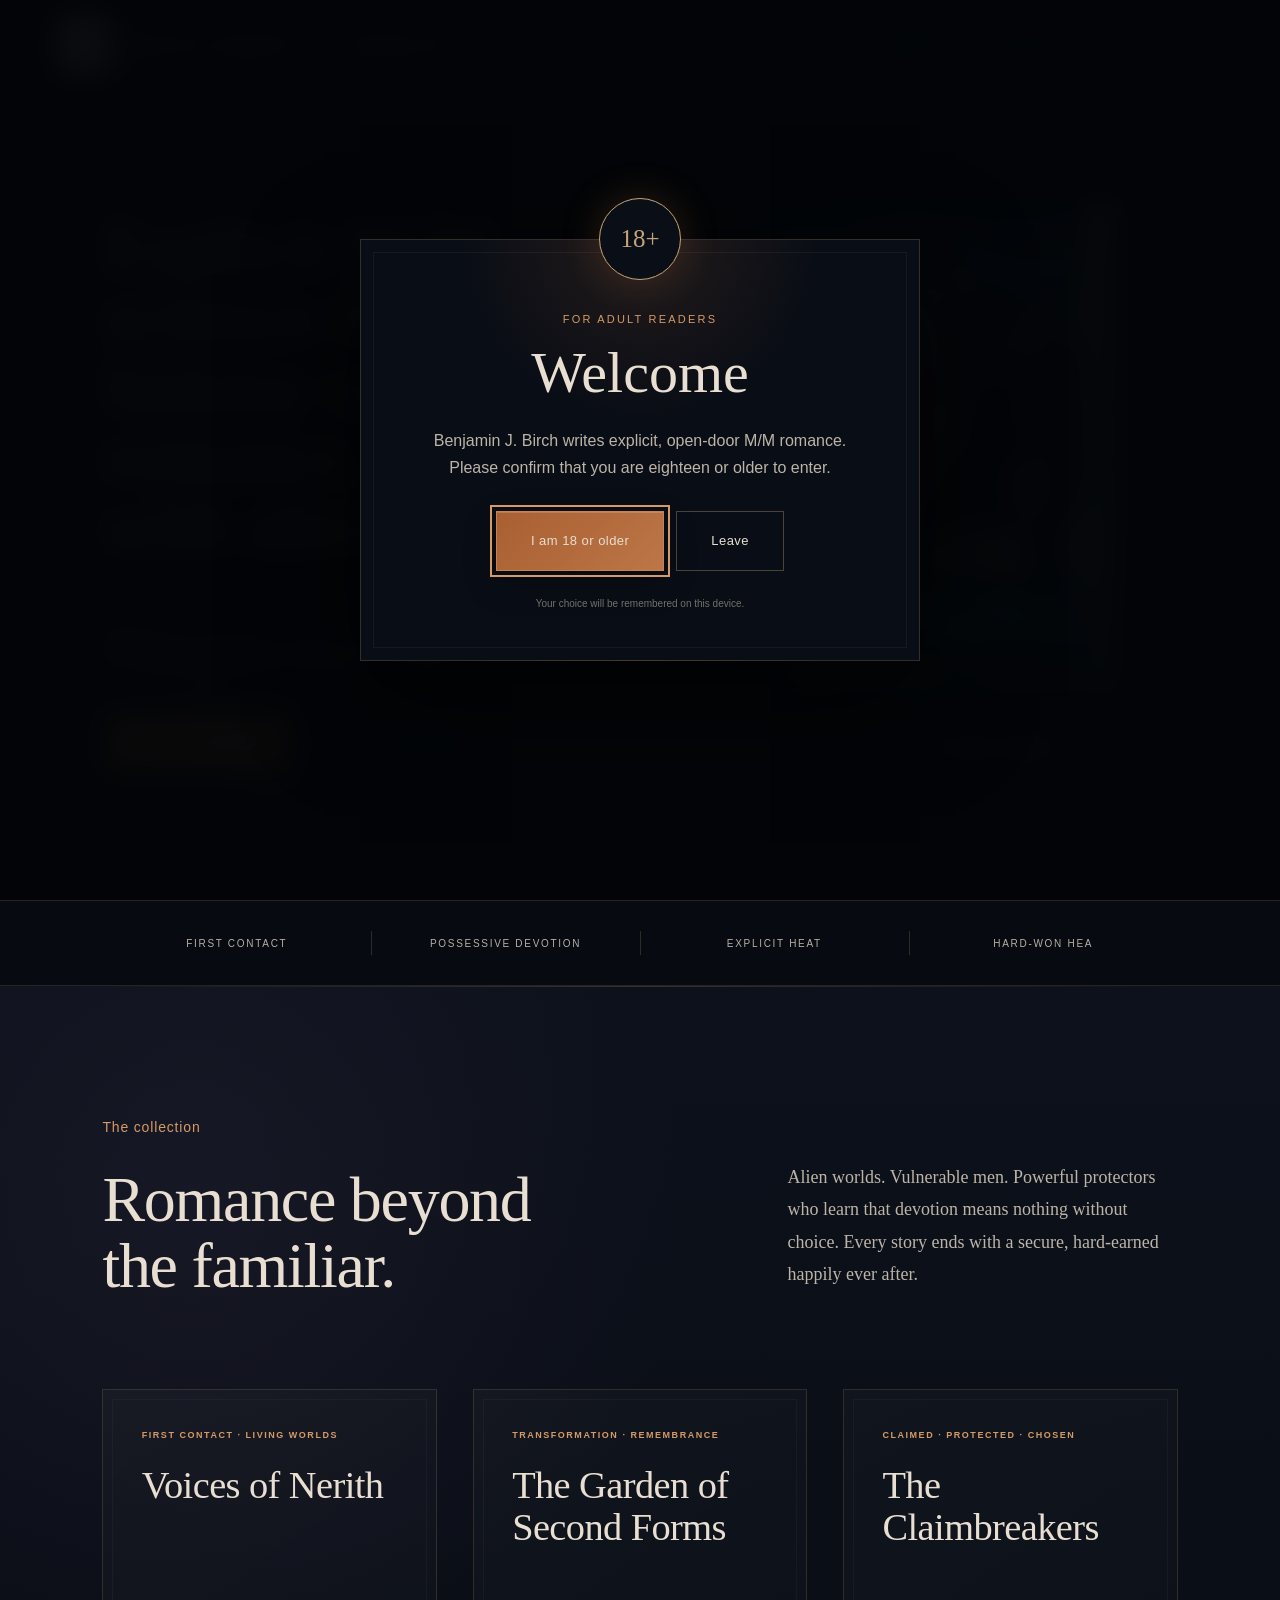
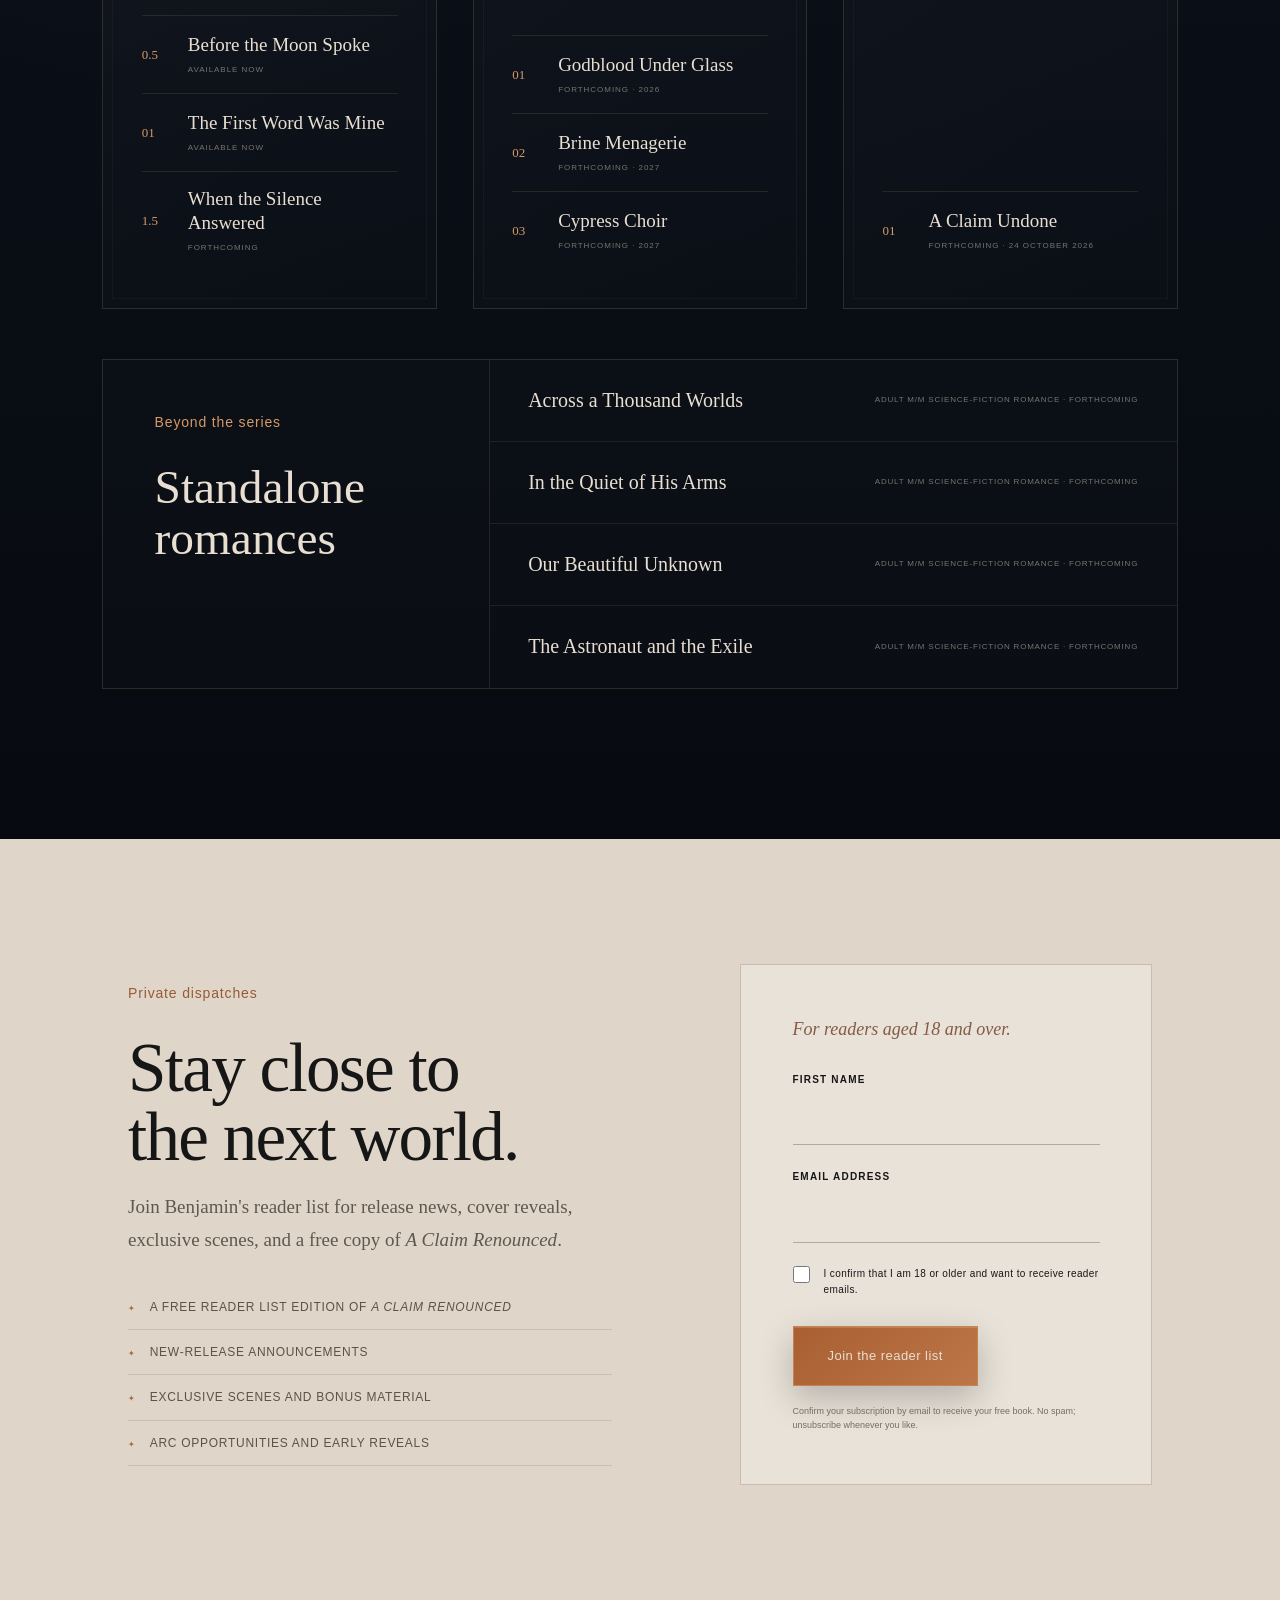
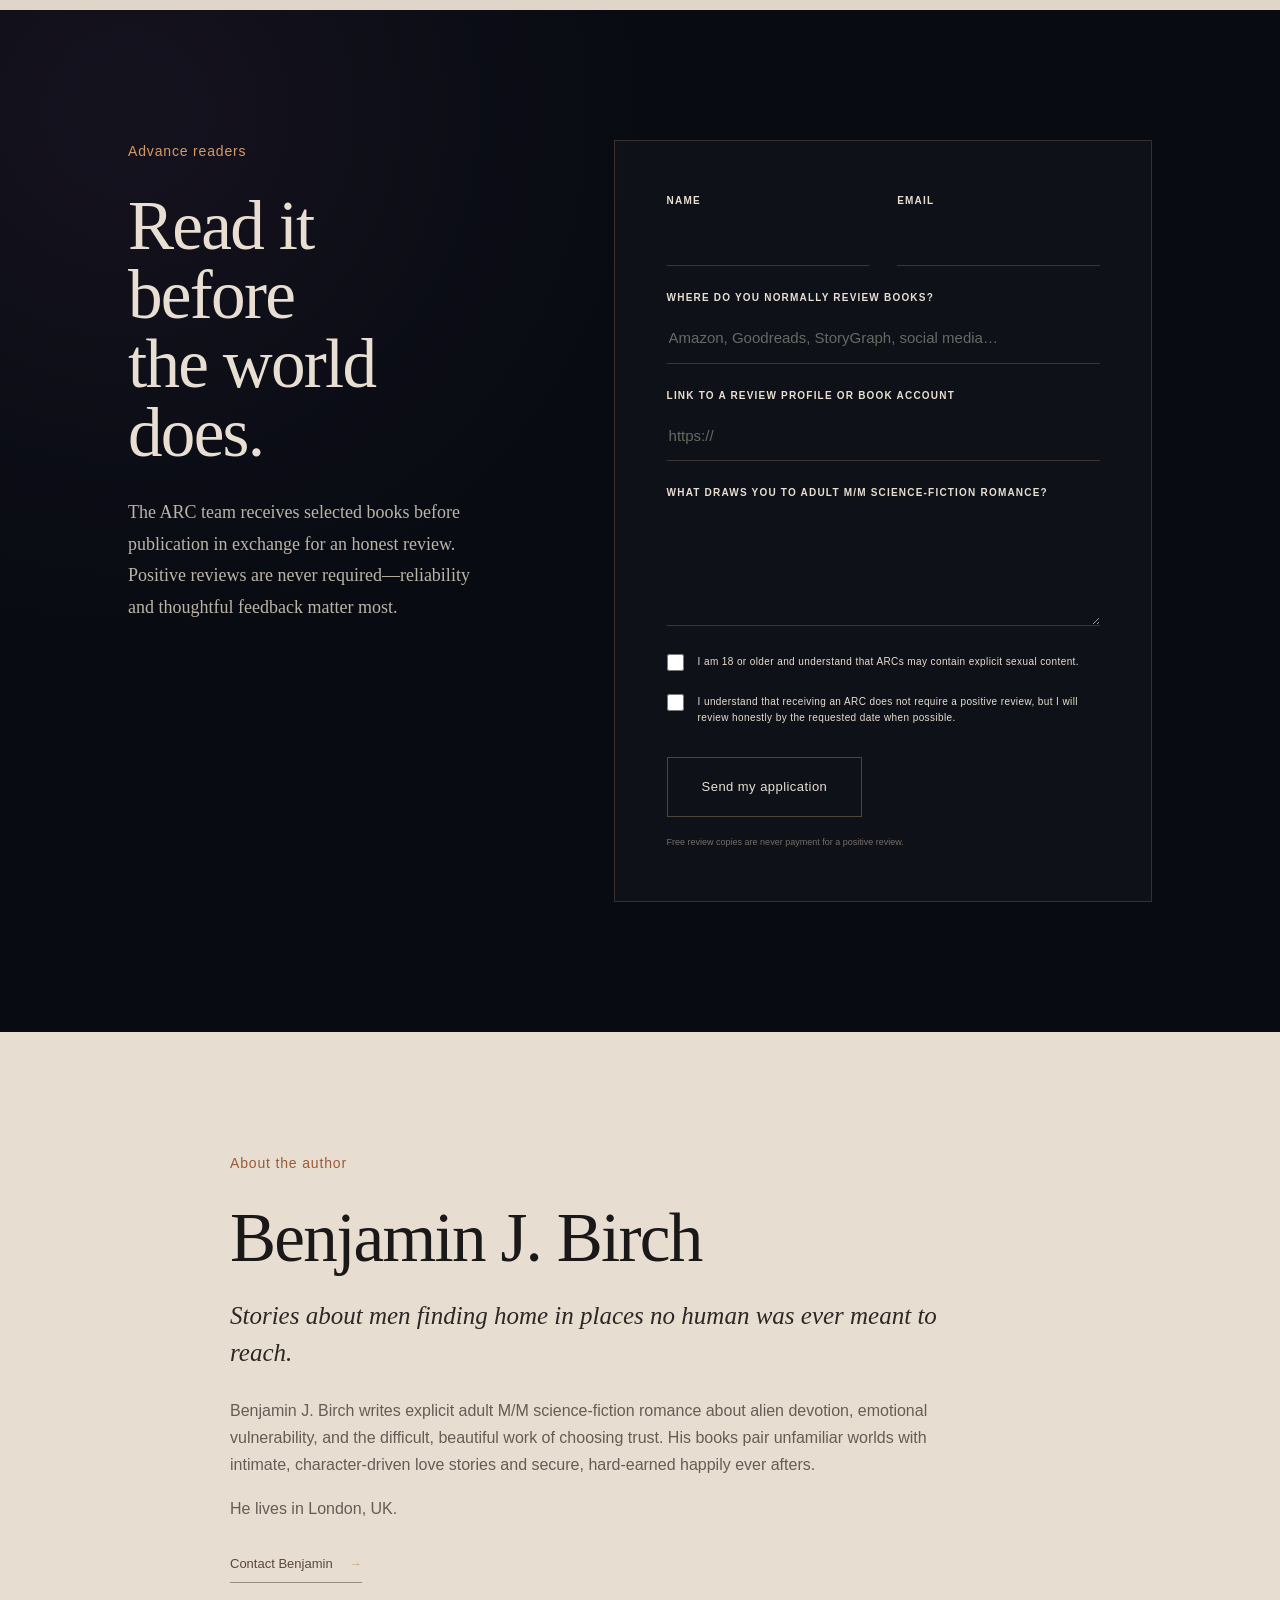
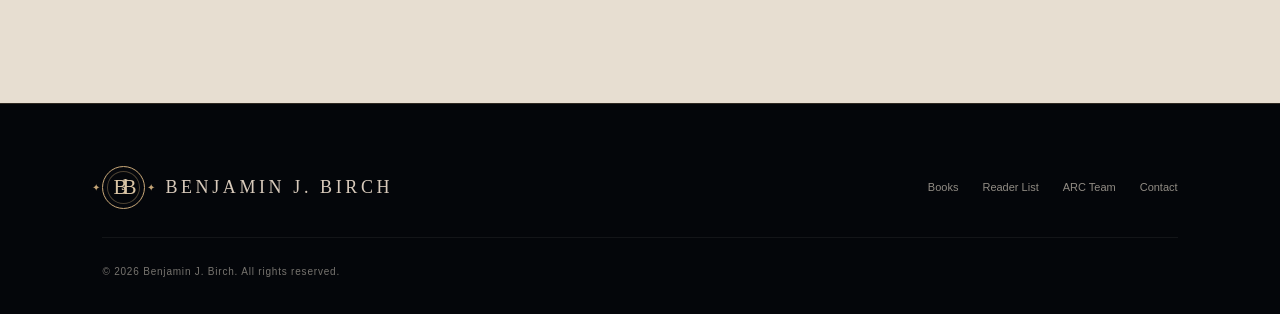
==== commit df5a4afe: "Add files via upload" ====
--- a/index.html
+++ b/index.html
@@ -5,9 +5,9 @@
   <meta name="viewport" content="width=device-width, initial-scale=1">
   <meta name="theme-color" content="#05070c">
   <title>Benjamin J. Birch | Adult M/M Science-Fiction Romance</title>
-  <meta name="description" content="Explicit adult M/M science-fiction romance about alien worlds, dangerous devotion, hard-won trust, and happily-ever-afters.">
+  <meta name="description" content="Explicit M/M science-fiction fantasy open-door romance, usually with aliens.">
   <meta property="og:title" content="Benjamin J. Birch | Adult M/M Science-Fiction Romance">
-  <meta property="og:description" content="Explicit adult M/M science-fiction romance about alien worlds, dangerous devotion, hard-won trust, and happily-ever-afters.">
+  <meta property="og:description" content="Always explicit, always a happy ending.">
   <meta property="og:type" content="website">
   <meta property="og:url" content="https://benjaminjbirch.com/">
   <meta property="og:image" content="https://benjaminjbirch.com/assets/images/a-claim-undone.webp">
@@ -33,7 +33,7 @@
     <small>Your choice will be remembered on this device.</small>
   </div>
 </div>
-<link rel="preload" as="image" href="assets/images/a-claim-undone.webp"/><a class="skip-link" href="#main-content">Skip to content</a><header class="site-header"><a class="brand" aria-label="Benjamin J. Birch home" href="./"><img class="brand-logo" src="assets/images/benjamin-j-birch-header-logo.png" alt="" width="458" height="458"><span class="brand-name">Benjamin J. Birch</span></a><button class="menu-button" aria-label="Open navigation" aria-expanded="false" aria-controls="site-navigation"><span></span><span></span><span></span><b>Menu</b></button><nav id="site-navigation" class="site-nav"><a href="#books">Books</a><a href="#series">Series</a><a href="#reader-list">Reader List</a><a href="#arc-team">ARC Team</a><a href="#about">About</a><a href="mailto:benjaminbirchwrites@gmail.com">Contact</a></nav></header><main id="main-content"><section class="hero" aria-labelledby="hero-title"><div class="starfield" aria-hidden="true"></div><div class="hero-copy"><p class="kicker">Benjamin J. Birch · Adult M/M science-fiction romance</p><h1 id="hero-title">Love should feel<br/><em>dangerous.</em><br/>Trust should not.</h1><div class="ornament" aria-hidden="true"><span></span></div><p class="hero-line">Alien worlds, powerful devotion, explicit heat—and love stories built on choice.</p><div class="hero-actions"><a class="button button-filled" href="#books">Discover the books</a><a class="quiet-link" href="#featured-book">Meet <i>A Claim Undone</i> <span aria-hidden="true">→</span></a></div></div><div class="hero-book" id="featured-book"><div class="orbital orbital-one" aria-hidden="true"></div><div class="orbital orbital-two" aria-hidden="true"></div><div class="cover-depth" aria-hidden="true"></div><img src="assets/images/a-claim-undone.webp" alt="Cover of A Claim Undone by Benjamin J. Birch" width="1000" height="1500"/><div class="hero-book-caption"><span>Featured release</span><b>A Claim Undone</b></div></div><p class="hero-footnote">Explicit open-door romance · For readers 18+</p></section><section class="promise-strip" aria-label="What readers can expect"><span>First contact</span><span>Possessive devotion</span><span>Explicit heat</span><span>Hard-won HEA</span></section><section class="library" id="books"><div class="section-intro"><div><p class="kicker">The collection</p><h2>Romance beyond<br/>the familiar.</h2></div><p>Alien worlds. Vulnerable men. Powerful protectors who learn that devotion means nothing without choice. Every story ends with a secure, hard-earned happily ever after.</p></div><div class="catalogue-grid" id="series"><article class="catalogue-series" id="voices-of-nerith"><p class="catalogue-eyebrow">First contact · living worlds</p><h3>Voices of Nerith</h3><ol class="catalogue-books"><li><span>0.5</span><div><b>Before the Moon Spoke</b><small>Available now</small></div></li><li><span>01</span><div><b>The First Word Was Mine</b><small>Available now</small></div></li><li><span>1.5</span><div><b>When the Silence Answered</b><small>Forthcoming</small></div></li></ol></article><article class="catalogue-series" id="garden-of-second-forms"><p class="catalogue-eyebrow">Transformation · remembrance</p><h3>The Garden of Second Forms</h3><ol class="catalogue-books"><li><span>01</span><div><b>Godblood Under Glass</b><small>Forthcoming · 2026</small></div></li><li><span>02</span><div><b>Brine Menagerie</b><small>Forthcoming · 2027</small></div></li><li><span>03</span><div><b>Cypress Choir</b><small>Forthcoming · 2027</small></div></li></ol></article><article class="catalogue-series" id="claimbreakers"><p class="catalogue-eyebrow">Claimed · protected · chosen</p><h3>The Claimbreakers</h3><ol class="catalogue-books"><li><span>01</span><div><b>A Claim Undone</b><small>Forthcoming · 24 October 2026</small></div></li></ol></article></div><div class="standalone-catalogue" aria-labelledby="standalone-title"><div><p class="kicker">Beyond the series</p><h3 id="standalone-title">Standalone romances</h3></div><ul><li><b>Across a Thousand Worlds</b><small>Adult M/M science-fiction romance · forthcoming</small></li><li><b>In the Quiet of His Arms</b><small>Adult M/M science-fiction romance · forthcoming</small></li><li><b>Our Beautiful Unknown</b><small>Adult M/M science-fiction romance · forthcoming</small></li><li><b>The Astronaut and the Exile</b><small>Adult M/M science-fiction romance · forthcoming</small></li></ul></div></section><section class="reader-section" id="reader-list"><div class="reader-copy"><p class="kicker">Private dispatches</p><h2>Stay close to<br/>the next world.</h2><p>Join Benjamin&#x27;s reader list for release news, cover reveals, exclusive scenes, and a free copy of <i>A Claim Renounced</i>.</p><ul><li>A free Reader List edition of <i>A Claim Renounced</i></li><li>New-release announcements</li><li>Exclusive scenes and bonus material</li><li>ARC opportunities and early reveals</li></ul></div><form class="reader-form embeddable-buttondown-form" action="https://buttondown.com/api/emails/embed-subscribe/benjamin-j-birch" method="post"><p class="form-note">For readers aged 18 and over.</p><label>First name<input autoComplete="given-name" required="" name="metadata__first_name"/></label><label>Email address<input type="email" autoComplete="email" required="" name="email"/></label><label class="check-label"><input type="checkbox" required="" name="metadata__age_confirmed" value="Yes"/><span>I confirm that I am 18 or older and want to receive reader emails.</span></label><input type="hidden" name="tag" value="Website Reader List"/><button class="button button-filled" type="submit">Join the reader list</button><small>Confirm your subscription by email to receive your free book. No spam; unsubscribe whenever you like.</small></form></section><section class="arc-section" id="arc-team"><div class="arc-heading"><p class="kicker">Advance readers</p><h2>Read it before<br/>the world does.</h2><p>The ARC team receives selected books before publication in exchange for an honest review. Positive reviews are never required—reliability and thoughtful feedback matter most.</p></div><form class="arc-form" action="https://formspree.io/f/xaqrlzvo" method="post"><input type="hidden" name="_subject" value="Benjamin J. Birch ARC Team Application"/><div class="field-pair"><label>Name<input autoComplete="name" required="" name="name"/></label><label>Email<input type="email" autoComplete="email" required="" name="email"/></label></div><label>Where do you normally review books?<input placeholder="Amazon, Goodreads, StoryGraph, social media…" required="" name="review_platforms"/></label><label>Link to a review profile or book account<input type="url" placeholder="https://" name="review_profile"/></label><label>What draws you to adult M/M science-fiction romance?<textarea name="why_i_want_to_join" rows="4" required=""></textarea></label><label class="check-label"><input type="checkbox" required="" name="age_confirmation" value="I confirm I am 18 or older"/><span>I am 18 or older and understand that ARCs may contain explicit sexual content.</span></label><label class="check-label"><input type="checkbox" required="" name="arc_expectations" value="Agreed"/><span>I understand that receiving an ARC does not require a positive review, but I will review honestly by the requested date when possible.</span></label><button class="button button-line" type="submit">Send my application</button><small>Free review copies are never payment for a positive review.</small></form></section><section class="about-section" id="about"><div class="about-copy"><p class="kicker">About the author</p><h2>Benjamin J. Birch</h2><p class="about-lede">Stories about men finding home in places no human was ever meant to reach.</p><p>Benjamin J. Birch writes explicit adult M/M science-fiction romance about alien devotion, emotional vulnerability, and the difficult, beautiful work of choosing trust. His books pair unfamiliar worlds with intimate, character-driven love stories and secure, hard-earned happily ever afters.</p><p>He lives in London, UK.</p><a class="quiet-link" href="mailto:benjaminbirchwrites@gmail.com">Contact Benjamin <span aria-hidden="true">→</span></a></div></section></main><footer><a class="brand footer-brand" href="./"><span class="brand-seal" aria-hidden="true"><i>B</i><i>J</i><i>B</i></span><span class="brand-name">Benjamin J. Birch</span></a><nav class="footer-links" aria-label="Footer navigation"><a href="#books">Books</a><a href="#reader-list">Reader List</a><a href="#arc-team">ARC Team</a><a href="mailto:benjaminbirchwrites@gmail.com">Contact</a></nav><p>© 2026 Benjamin J. Birch. All rights reserved.</p></footer>
+<link rel="preload" as="image" href="assets/images/a-claim-undone.webp"/><a class="skip-link" href="#main-content">Skip to content</a><header class="site-header"><a class="brand" aria-label="Benjamin J. Birch home" href="./"><img class="brand-logo" src="assets/images/benjamin-j-birch-header-logo.png" alt="" width="458" height="458"><span class="brand-name">Benjamin J. Birch</span></a><button class="menu-button" aria-label="Open navigation" aria-expanded="false" aria-controls="site-navigation"><span></span><span></span><span></span><b>Menu</b></button><nav id="site-navigation" class="site-nav"><a href="#books">Books</a><a href="#series">Series</a><a href="#reader-list">Reader List</a><a href="#arc-team">ARC Team</a><a href="#about">About</a><a href="mailto:benjaminbirchwrites@gmail.com">Contact</a></nav></header><main id="main-content"><section class="hero" aria-labelledby="hero-title"><div class="starfield" aria-hidden="true"></div><div class="hero-copy"><h1 id="hero-title">Explicit M/M science-fiction fantasy open-door romance, usually with aliens.</h1><div class="ornament" aria-hidden="true"><span></span></div><p class="hero-line">Always explicit, always a happy ending.</p><div class="hero-actions"><a class="button button-filled" href="#books">Discover the books</a><a class="quiet-link" href="#featured-book">Meet <i>A Claim Undone</i> <span aria-hidden="true">→</span></a></div></div><div class="hero-book" id="featured-book"><div class="orbital orbital-one" aria-hidden="true"></div><div class="orbital orbital-two" aria-hidden="true"></div><div class="cover-depth" aria-hidden="true"></div><img src="assets/images/a-claim-undone.webp" alt="Cover of A Claim Undone by Benjamin J. Birch" width="1000" height="1500"/><div class="hero-book-caption"><span>Featured release</span><b>A Claim Undone</b></div></div><p class="hero-footnote">Explicit open-door romance · For readers 18+</p></section><section class="promise-strip" aria-label="What readers can expect"><span>First contact</span><span>Possessive devotion</span><span>Explicit heat</span><span>Hard-won HEA</span></section><section class="library" id="books"><div class="section-intro"><div><p class="kicker">The collection</p><h2>Romance beyond<br/>the familiar.</h2></div><p>Alien worlds. Vulnerable men. Powerful protectors who learn that devotion means nothing without choice. Every story ends with a secure, hard-earned happily ever after.</p></div><div class="catalogue-grid" id="series"><article class="catalogue-series" id="voices-of-nerith"><p class="catalogue-eyebrow">First contact · living worlds</p><h3>Voices of Nerith</h3><ol class="catalogue-books"><li><span>0.5</span><div><b>Before the Moon Spoke</b><small>Available now</small></div></li><li><span>01</span><div><b>The First Word Was Mine</b><small>Available now</small></div></li><li><span>1.5</span><div><b>When the Silence Answered</b><small>Forthcoming</small></div></li></ol></article><article class="catalogue-series" id="garden-of-second-forms"><p class="catalogue-eyebrow">Transformation · remembrance</p><h3>The Garden of Second Forms</h3><ol class="catalogue-books"><li><span>01</span><div><b>Godblood Under Glass</b><small>Forthcoming · 2026</small></div></li><li><span>02</span><div><b>Brine Menagerie</b><small>Forthcoming · 2027</small></div></li><li><span>03</span><div><b>Cypress Choir</b><small>Forthcoming · 2027</small></div></li></ol></article><article class="catalogue-series" id="claimbreakers"><p class="catalogue-eyebrow">Claimed · protected · chosen</p><h3>The Claimbreakers</h3><ol class="catalogue-books"><li><span>01</span><div><b>A Claim Undone</b><small>Forthcoming · 24 October 2026</small></div></li></ol></article></div><div class="standalone-catalogue" aria-labelledby="standalone-title"><div><p class="kicker">Beyond the series</p><h3 id="standalone-title">Standalone romances</h3></div><ul><li><b>Across a Thousand Worlds</b><small>Adult M/M science-fiction romance · forthcoming</small></li><li><b>In the Quiet of His Arms</b><small>Adult M/M science-fiction romance · forthcoming</small></li><li><b>Our Beautiful Unknown</b><small>Adult M/M science-fiction romance · forthcoming</small></li><li><b>The Astronaut and the Exile</b><small>Adult M/M science-fiction romance · forthcoming</small></li></ul></div></section><section class="reader-section" id="reader-list"><div class="reader-copy"><p class="kicker">Private dispatches</p><h2>Stay close to<br/>the next world.</h2><p>Join Benjamin&#x27;s reader list for release news, cover reveals, exclusive scenes, and a free copy of <i>A Claim Renounced</i>.</p><ul><li>A free Reader List edition of <i>A Claim Renounced</i></li><li>New-release announcements</li><li>Exclusive scenes and bonus material</li><li>ARC opportunities and early reveals</li></ul></div><form class="reader-form embeddable-buttondown-form" action="https://buttondown.com/api/emails/embed-subscribe/benjamin-j-birch" method="post"><p class="form-note">For readers aged 18 and over.</p><label>First name<input autoComplete="given-name" required="" name="metadata__first_name"/></label><label>Email address<input type="email" autoComplete="email" required="" name="email"/></label><label class="check-label"><input type="checkbox" required="" name="metadata__age_confirmed" value="Yes"/><span>I confirm that I am 18 or older and want to receive reader emails.</span></label><input type="hidden" name="tag" value="Website Reader List"/><button class="button button-filled" type="submit">Join the reader list</button><small>Confirm your subscription by email to receive your free book. No spam; unsubscribe whenever you like.</small></form></section><section class="arc-section" id="arc-team"><div class="arc-heading"><p class="kicker">Advance readers</p><h2>Read it before<br/>the world does.</h2><p>The ARC team receives selected books before publication in exchange for an honest review. Positive reviews are never required—reliability and thoughtful feedback matter most.</p></div><form class="arc-form" action="https://formspree.io/f/xaqrlzvo" method="post"><input type="hidden" name="_subject" value="Benjamin J. Birch ARC Team Application"/><div class="field-pair"><label>Name<input autoComplete="name" required="" name="name"/></label><label>Email<input type="email" autoComplete="email" required="" name="email"/></label></div><label>Where do you normally review books?<input placeholder="Amazon, Goodreads, StoryGraph, social media…" required="" name="review_platforms"/></label><label>Link to a review profile or book account<input type="url" placeholder="https://" name="review_profile"/></label><label>What draws you to adult M/M science-fiction romance?<textarea name="why_i_want_to_join" rows="4" required=""></textarea></label><label class="check-label"><input type="checkbox" required="" name="age_confirmation" value="I confirm I am 18 or older"/><span>I am 18 or older and understand that ARCs may contain explicit sexual content.</span></label><label class="check-label"><input type="checkbox" required="" name="arc_expectations" value="Agreed"/><span>I understand that receiving an ARC does not require a positive review, but I will review honestly by the requested date when possible.</span></label><button class="button button-line" type="submit">Send my application</button><small>Free review copies are never payment for a positive review.</small></form></section><section class="about-section" id="about"><div class="about-copy"><p class="kicker">About the author</p><h2>Benjamin J. Birch</h2><p class="about-lede">Stories about men finding home in places no human was ever meant to reach.</p><p>Benjamin J. Birch writes explicit adult M/M science-fiction romance about alien devotion, emotional vulnerability, and the difficult, beautiful work of choosing trust. His books pair unfamiliar worlds with intimate, character-driven love stories and secure, hard-earned happily ever afters.</p><p>He lives in London, UK.</p><a class="quiet-link" href="mailto:benjaminbirchwrites@gmail.com">Contact Benjamin <span aria-hidden="true">→</span></a></div></section></main><footer><a class="brand footer-brand" href="./"><span class="brand-seal" aria-hidden="true"><i>B</i><i>J</i><i>B</i></span><span class="brand-name">Benjamin J. Birch</span></a><nav class="footer-links" aria-label="Footer navigation"><a href="#books">Books</a><a href="#reader-list">Reader List</a><a href="#arc-team">ARC Team</a><a href="mailto:benjaminbirchwrites@gmail.com">Contact</a></nav><p>© 2026 Benjamin J. Birch. All rights reserved.</p></footer>
 <script src="assets/js/script.js?v=20260818-3"></script>
 </body>
 </html>
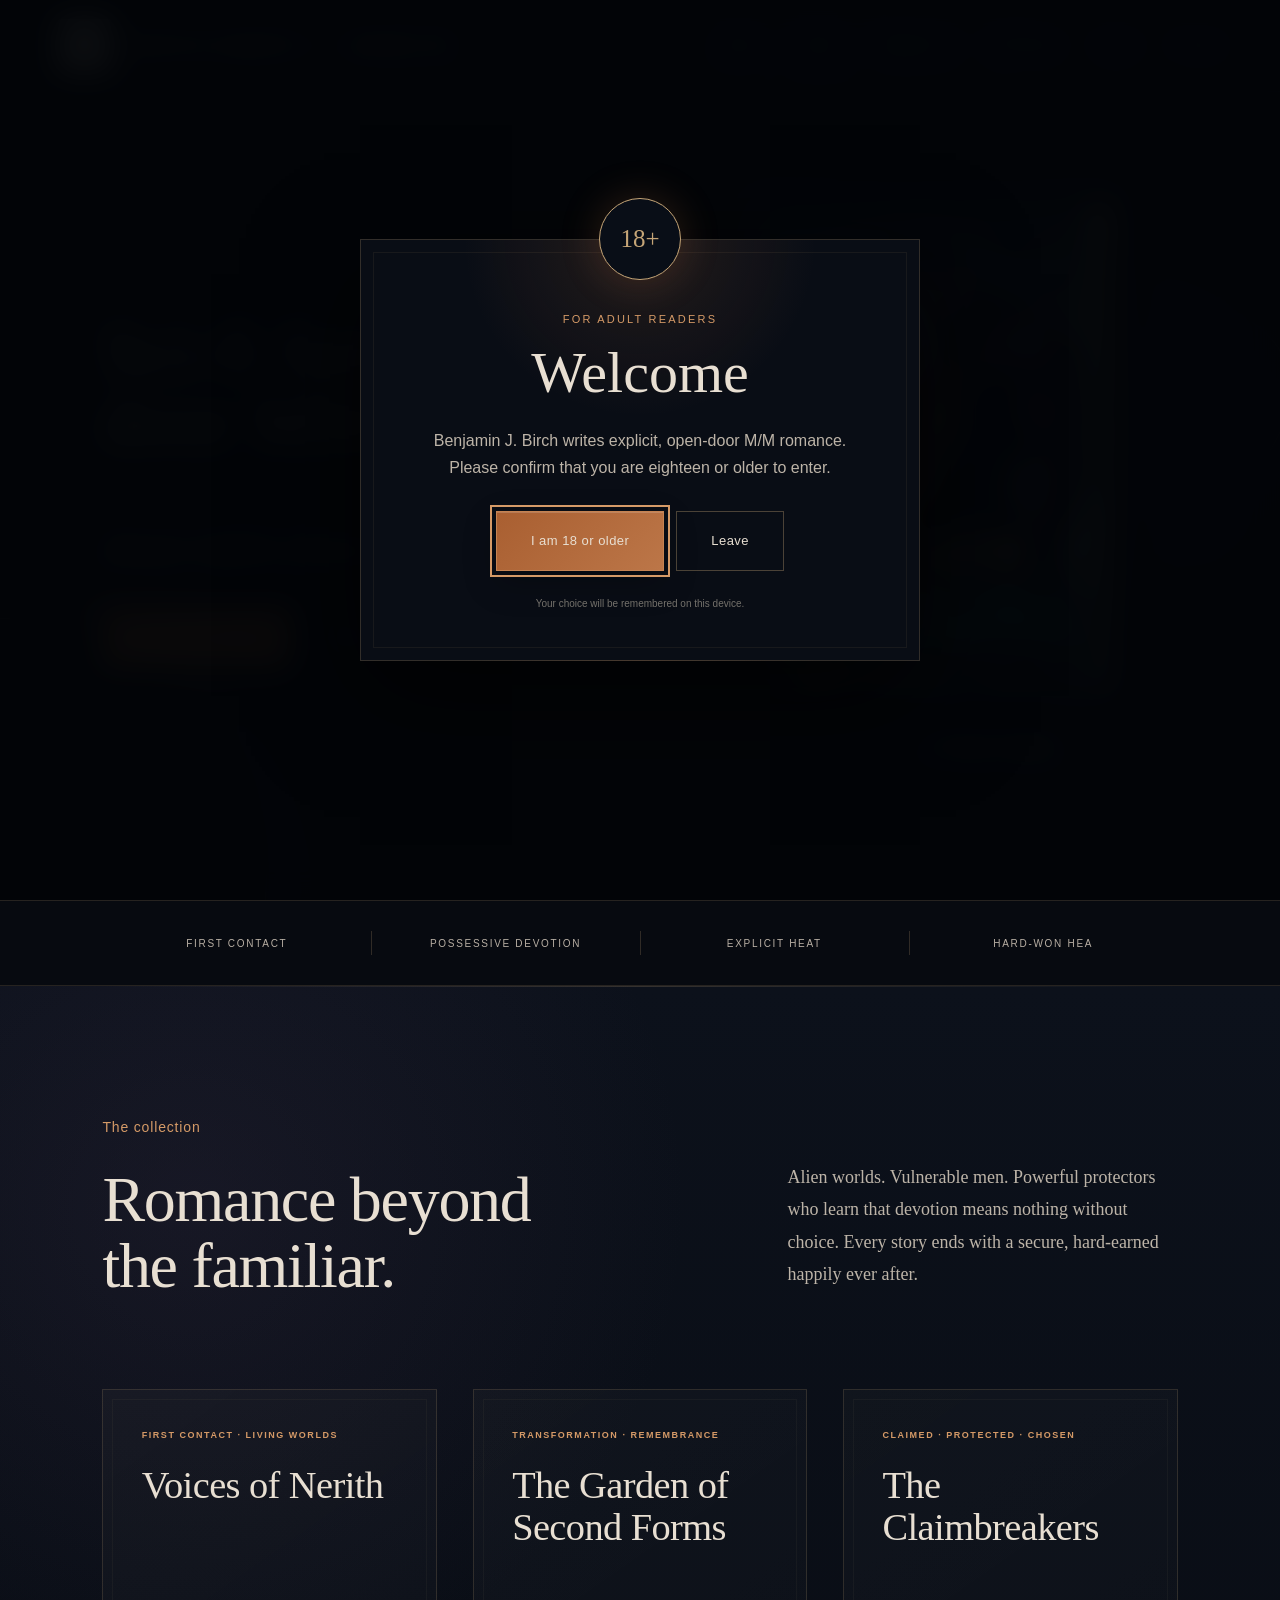
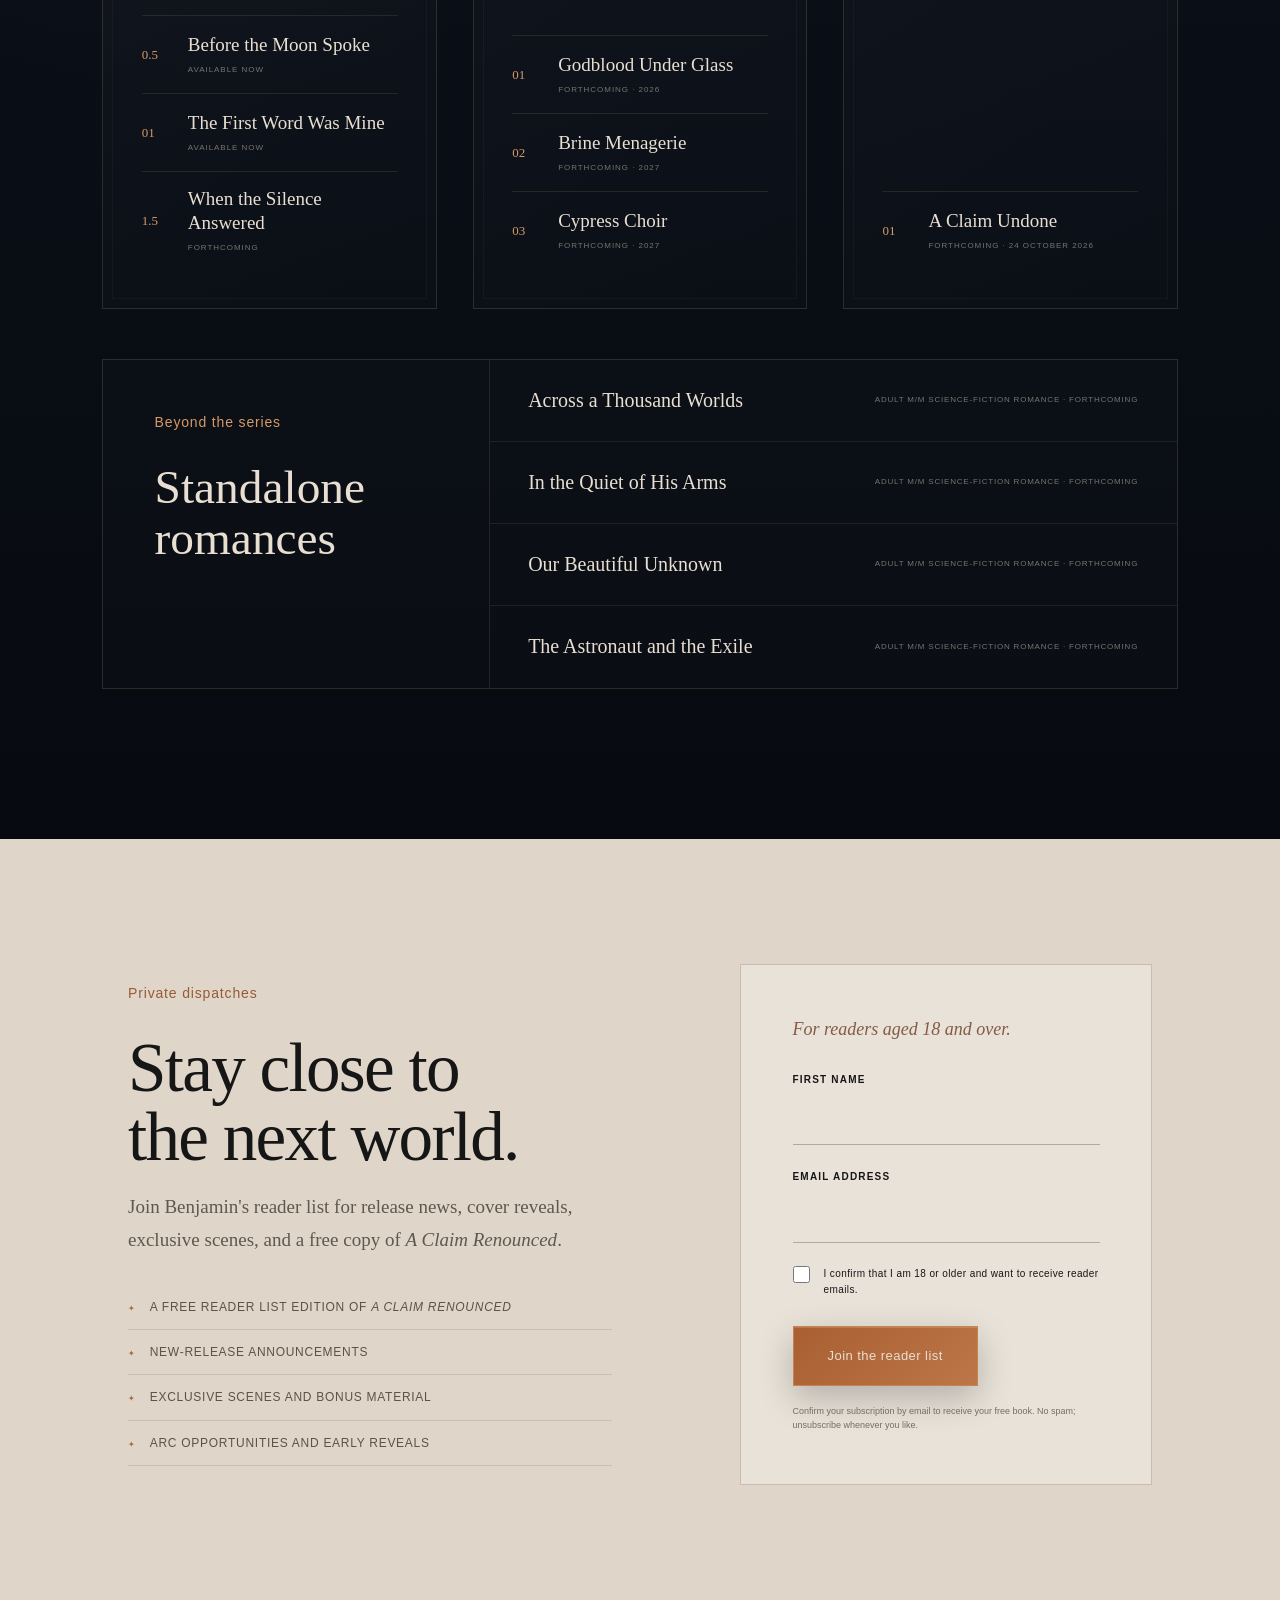
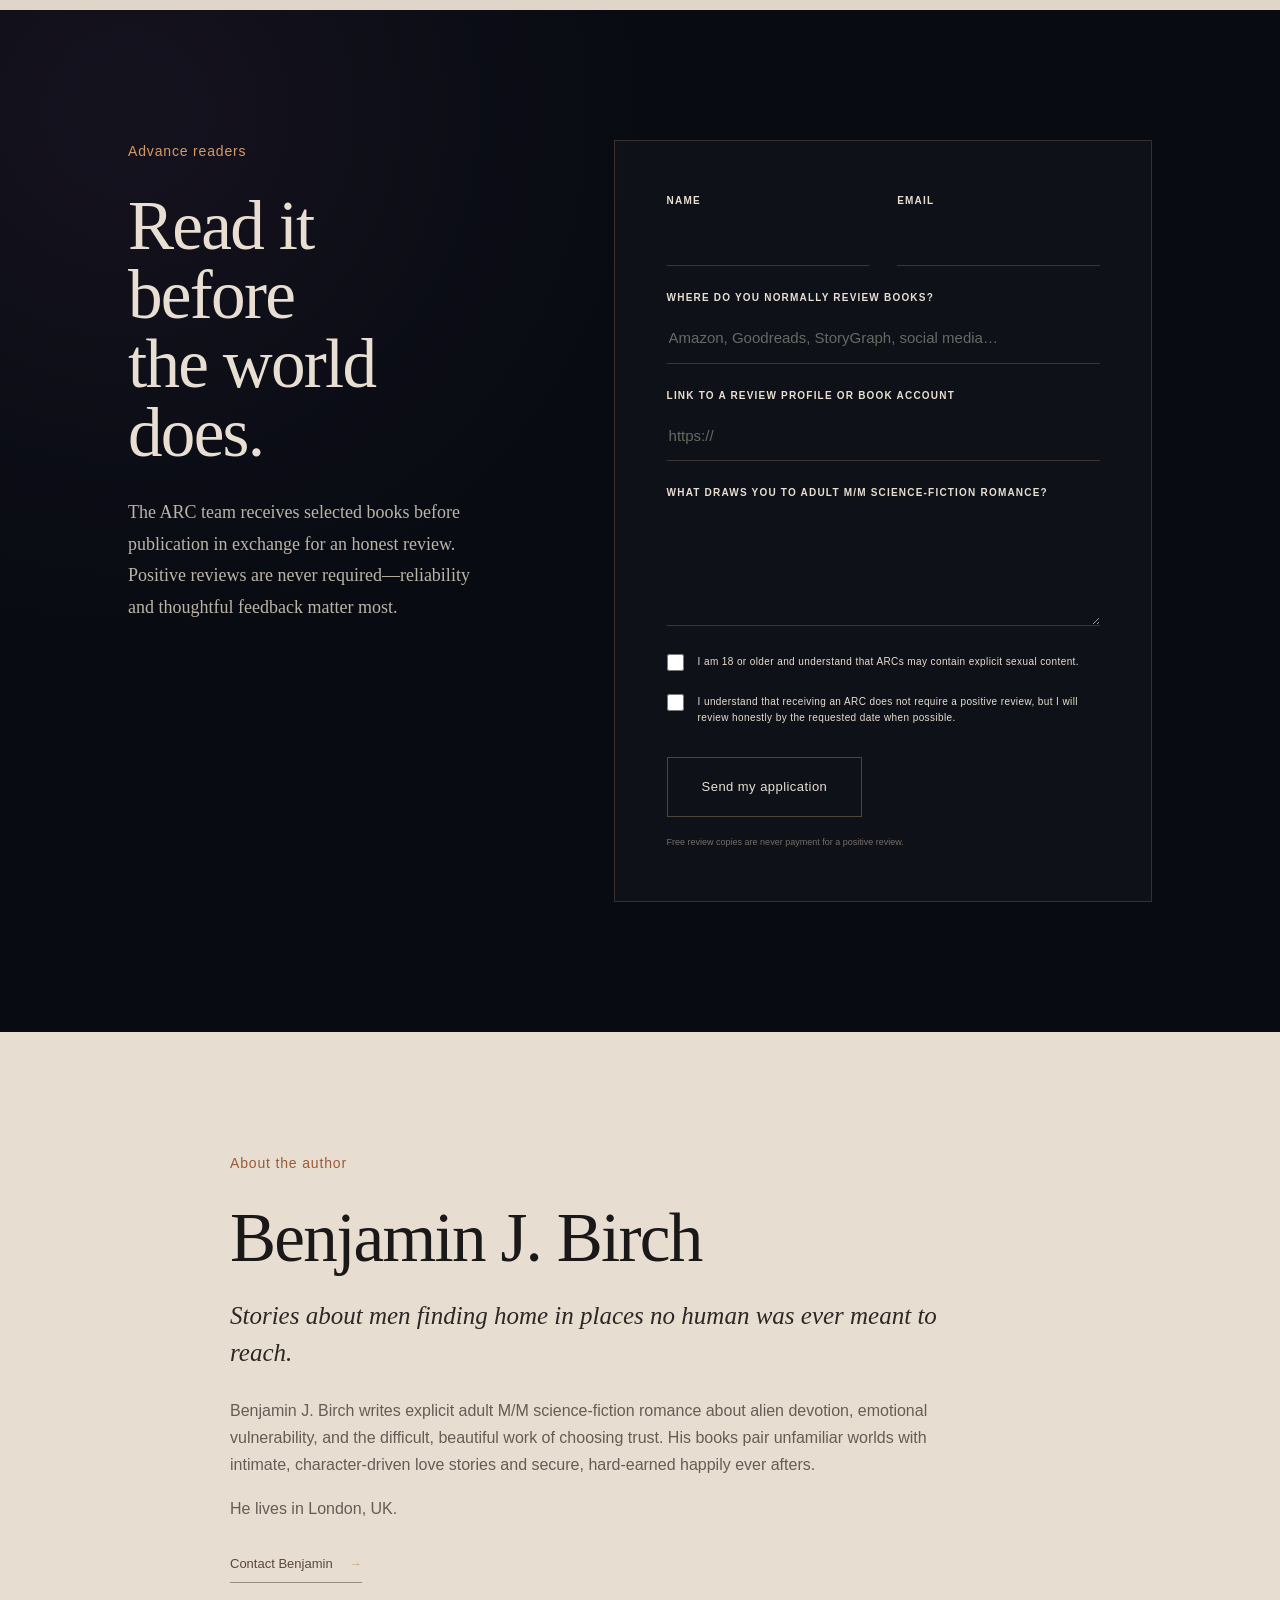
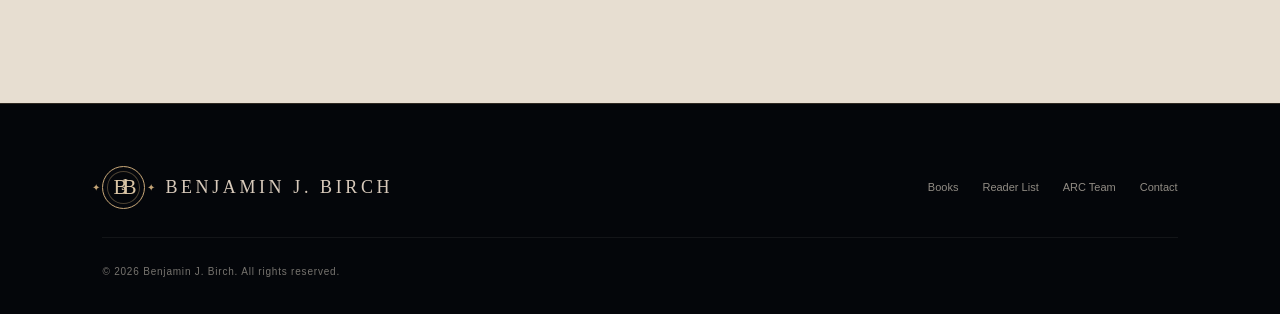
==== commit 2dcd1715: "Update index.html" ====
--- a/index.html
+++ b/index.html
@@ -33,7 +33,7 @@
     <small>Your choice will be remembered on this device.</small>
   </div>
 </div>
-<link rel="preload" as="image" href="assets/images/a-claim-undone.webp"/><a class="skip-link" href="#main-content">Skip to content</a><header class="site-header"><a class="brand" aria-label="Benjamin J. Birch home" href="./"><img class="brand-logo" src="assets/images/benjamin-j-birch-header-logo.png" alt="" width="458" height="458"><span class="brand-name">Benjamin J. Birch</span></a><button class="menu-button" aria-label="Open navigation" aria-expanded="false" aria-controls="site-navigation"><span></span><span></span><span></span><b>Menu</b></button><nav id="site-navigation" class="site-nav"><a href="#books">Books</a><a href="#series">Series</a><a href="#reader-list">Reader List</a><a href="#arc-team">ARC Team</a><a href="#about">About</a><a href="mailto:benjaminbirchwrites@gmail.com">Contact</a></nav></header><main id="main-content"><section class="hero" aria-labelledby="hero-title"><div class="starfield" aria-hidden="true"></div><div class="hero-copy"><h1 id="hero-title">Explicit M/M science-fiction fantasy open-door romance, usually with aliens.</h1><div class="ornament" aria-hidden="true"><span></span></div><p class="hero-line">Always explicit, always a happy ending.</p><div class="hero-actions"><a class="button button-filled" href="#books">Discover the books</a><a class="quiet-link" href="#featured-book">Meet <i>A Claim Undone</i> <span aria-hidden="true">→</span></a></div></div><div class="hero-book" id="featured-book"><div class="orbital orbital-one" aria-hidden="true"></div><div class="orbital orbital-two" aria-hidden="true"></div><div class="cover-depth" aria-hidden="true"></div><img src="assets/images/a-claim-undone.webp" alt="Cover of A Claim Undone by Benjamin J. Birch" width="1000" height="1500"/><div class="hero-book-caption"><span>Featured release</span><b>A Claim Undone</b></div></div><p class="hero-footnote">Explicit open-door romance · For readers 18+</p></section><section class="promise-strip" aria-label="What readers can expect"><span>First contact</span><span>Possessive devotion</span><span>Explicit heat</span><span>Hard-won HEA</span></section><section class="library" id="books"><div class="section-intro"><div><p class="kicker">The collection</p><h2>Romance beyond<br/>the familiar.</h2></div><p>Alien worlds. Vulnerable men. Powerful protectors who learn that devotion means nothing without choice. Every story ends with a secure, hard-earned happily ever after.</p></div><div class="catalogue-grid" id="series"><article class="catalogue-series" id="voices-of-nerith"><p class="catalogue-eyebrow">First contact · living worlds</p><h3>Voices of Nerith</h3><ol class="catalogue-books"><li><span>0.5</span><div><b>Before the Moon Spoke</b><small>Available now</small></div></li><li><span>01</span><div><b>The First Word Was Mine</b><small>Available now</small></div></li><li><span>1.5</span><div><b>When the Silence Answered</b><small>Forthcoming</small></div></li></ol></article><article class="catalogue-series" id="garden-of-second-forms"><p class="catalogue-eyebrow">Transformation · remembrance</p><h3>The Garden of Second Forms</h3><ol class="catalogue-books"><li><span>01</span><div><b>Godblood Under Glass</b><small>Forthcoming · 2026</small></div></li><li><span>02</span><div><b>Brine Menagerie</b><small>Forthcoming · 2027</small></div></li><li><span>03</span><div><b>Cypress Choir</b><small>Forthcoming · 2027</small></div></li></ol></article><article class="catalogue-series" id="claimbreakers"><p class="catalogue-eyebrow">Claimed · protected · chosen</p><h3>The Claimbreakers</h3><ol class="catalogue-books"><li><span>01</span><div><b>A Claim Undone</b><small>Forthcoming · 24 October 2026</small></div></li></ol></article></div><div class="standalone-catalogue" aria-labelledby="standalone-title"><div><p class="kicker">Beyond the series</p><h3 id="standalone-title">Standalone romances</h3></div><ul><li><b>Across a Thousand Worlds</b><small>Adult M/M science-fiction romance · forthcoming</small></li><li><b>In the Quiet of His Arms</b><small>Adult M/M science-fiction romance · forthcoming</small></li><li><b>Our Beautiful Unknown</b><small>Adult M/M science-fiction romance · forthcoming</small></li><li><b>The Astronaut and the Exile</b><small>Adult M/M science-fiction romance · forthcoming</small></li></ul></div></section><section class="reader-section" id="reader-list"><div class="reader-copy"><p class="kicker">Private dispatches</p><h2>Stay close to<br/>the next world.</h2><p>Join Benjamin&#x27;s reader list for release news, cover reveals, exclusive scenes, and a free copy of <i>A Claim Renounced</i>.</p><ul><li>A free Reader List edition of <i>A Claim Renounced</i></li><li>New-release announcements</li><li>Exclusive scenes and bonus material</li><li>ARC opportunities and early reveals</li></ul></div><form class="reader-form embeddable-buttondown-form" action="https://buttondown.com/api/emails/embed-subscribe/benjamin-j-birch" method="post"><p class="form-note">For readers aged 18 and over.</p><label>First name<input autoComplete="given-name" required="" name="metadata__first_name"/></label><label>Email address<input type="email" autoComplete="email" required="" name="email"/></label><label class="check-label"><input type="checkbox" required="" name="metadata__age_confirmed" value="Yes"/><span>I confirm that I am 18 or older and want to receive reader emails.</span></label><input type="hidden" name="tag" value="Website Reader List"/><button class="button button-filled" type="submit">Join the reader list</button><small>Confirm your subscription by email to receive your free book. No spam; unsubscribe whenever you like.</small></form></section><section class="arc-section" id="arc-team"><div class="arc-heading"><p class="kicker">Advance readers</p><h2>Read it before<br/>the world does.</h2><p>The ARC team receives selected books before publication in exchange for an honest review. Positive reviews are never required—reliability and thoughtful feedback matter most.</p></div><form class="arc-form" action="https://formspree.io/f/xaqrlzvo" method="post"><input type="hidden" name="_subject" value="Benjamin J. Birch ARC Team Application"/><div class="field-pair"><label>Name<input autoComplete="name" required="" name="name"/></label><label>Email<input type="email" autoComplete="email" required="" name="email"/></label></div><label>Where do you normally review books?<input placeholder="Amazon, Goodreads, StoryGraph, social media…" required="" name="review_platforms"/></label><label>Link to a review profile or book account<input type="url" placeholder="https://" name="review_profile"/></label><label>What draws you to adult M/M science-fiction romance?<textarea name="why_i_want_to_join" rows="4" required=""></textarea></label><label class="check-label"><input type="checkbox" required="" name="age_confirmation" value="I confirm I am 18 or older"/><span>I am 18 or older and understand that ARCs may contain explicit sexual content.</span></label><label class="check-label"><input type="checkbox" required="" name="arc_expectations" value="Agreed"/><span>I understand that receiving an ARC does not require a positive review, but I will review honestly by the requested date when possible.</span></label><button class="button button-line" type="submit">Send my application</button><small>Free review copies are never payment for a positive review.</small></form></section><section class="about-section" id="about"><div class="about-copy"><p class="kicker">About the author</p><h2>Benjamin J. Birch</h2><p class="about-lede">Stories about men finding home in places no human was ever meant to reach.</p><p>Benjamin J. Birch writes explicit adult M/M science-fiction romance about alien devotion, emotional vulnerability, and the difficult, beautiful work of choosing trust. His books pair unfamiliar worlds with intimate, character-driven love stories and secure, hard-earned happily ever afters.</p><p>He lives in London, UK.</p><a class="quiet-link" href="mailto:benjaminbirchwrites@gmail.com">Contact Benjamin <span aria-hidden="true">→</span></a></div></section></main><footer><a class="brand footer-brand" href="./"><span class="brand-seal" aria-hidden="true"><i>B</i><i>J</i><i>B</i></span><span class="brand-name">Benjamin J. Birch</span></a><nav class="footer-links" aria-label="Footer navigation"><a href="#books">Books</a><a href="#reader-list">Reader List</a><a href="#arc-team">ARC Team</a><a href="mailto:benjaminbirchwrites@gmail.com">Contact</a></nav><p>© 2026 Benjamin J. Birch. All rights reserved.</p></footer>
+<link rel="preload" as="image" href="assets/images/a-claim-undone.webp"/><a class="skip-link" href="#main-content">Skip to content</a><header class="site-header"><a class="brand" aria-label="Benjamin J. Birch home" href="./"><img class="brand-logo" src="assets/images/benjamin-j-birch-header-logo.png" alt="" width="458" height="458"><span class="brand-name">Benjamin J. Birch</span></a><button class="menu-button" aria-label="Open navigation" aria-expanded="false" aria-controls="site-navigation"><span></span><span></span><span></span><b>Menu</b></button><nav id="site-navigation" class="site-nav"><a href="#books">Books</a><a href="#series">Series</a><a href="#reader-list">Reader List</a><a href="#arc-team">ARC Team</a><a href="#about">About</a><a href="mailto:benjaminbirchwrites@gmail.com">Contact</a></nav></header><main id="main-content"><section class="hero" aria-labelledby="hero-title"><div class="starfield" aria-hidden="true"></div><div class="hero-copy"><h1 id="hero-title">Sci-fi fantasy open-door MM romance.</h1><div class="ornament" aria-hidden="true"><span></span></div><p class="hero-line">Always explicit, always a happy ever after.</p><div class="hero-actions"><a class="button button-filled" href="#books">Discover the books</a><a class="quiet-link" href="#featured-book">Meet <i>A Claim Undone</i> <span aria-hidden="true">→</span></a></div></div><div class="hero-book" id="featured-book"><div class="orbital orbital-one" aria-hidden="true"></div><div class="orbital orbital-two" aria-hidden="true"></div><div class="cover-depth" aria-hidden="true"></div><img src="assets/images/a-claim-undone.webp" alt="Cover of A Claim Undone by Benjamin J. Birch" width="1000" height="1500"/><div class="hero-book-caption"><span>Featured release</span><b>A Claim Undone</b></div></div><p class="hero-footnote">Explicit open-door romance · For readers 18+</p></section><section class="promise-strip" aria-label="What readers can expect"><span>First contact</span><span>Possessive devotion</span><span>Explicit heat</span><span>Hard-won HEA</span></section><section class="library" id="books"><div class="section-intro"><div><p class="kicker">The collection</p><h2>Romance beyond<br/>the familiar.</h2></div><p>Alien worlds. Vulnerable men. Powerful protectors who learn that devotion means nothing without choice. Every story ends with a secure, hard-earned happily ever after.</p></div><div class="catalogue-grid" id="series"><article class="catalogue-series" id="voices-of-nerith"><p class="catalogue-eyebrow">First contact · living worlds</p><h3>Voices of Nerith</h3><ol class="catalogue-books"><li><span>0.5</span><div><b>Before the Moon Spoke</b><small>Available now</small></div></li><li><span>01</span><div><b>The First Word Was Mine</b><small>Available now</small></div></li><li><span>1.5</span><div><b>When the Silence Answered</b><small>Forthcoming</small></div></li></ol></article><article class="catalogue-series" id="garden-of-second-forms"><p class="catalogue-eyebrow">Transformation · remembrance</p><h3>The Garden of Second Forms</h3><ol class="catalogue-books"><li><span>01</span><div><b>Godblood Under Glass</b><small>Forthcoming · 2026</small></div></li><li><span>02</span><div><b>Brine Menagerie</b><small>Forthcoming · 2027</small></div></li><li><span>03</span><div><b>Cypress Choir</b><small>Forthcoming · 2027</small></div></li></ol></article><article class="catalogue-series" id="claimbreakers"><p class="catalogue-eyebrow">Claimed · protected · chosen</p><h3>The Claimbreakers</h3><ol class="catalogue-books"><li><span>01</span><div><b>A Claim Undone</b><small>Forthcoming · 24 October 2026</small></div></li></ol></article></div><div class="standalone-catalogue" aria-labelledby="standalone-title"><div><p class="kicker">Beyond the series</p><h3 id="standalone-title">Standalone romances</h3></div><ul><li><b>Across a Thousand Worlds</b><small>Adult M/M science-fiction romance · forthcoming</small></li><li><b>In the Quiet of His Arms</b><small>Adult M/M science-fiction romance · forthcoming</small></li><li><b>Our Beautiful Unknown</b><small>Adult M/M science-fiction romance · forthcoming</small></li><li><b>The Astronaut and the Exile</b><small>Adult M/M science-fiction romance · forthcoming</small></li></ul></div></section><section class="reader-section" id="reader-list"><div class="reader-copy"><p class="kicker">Private dispatches</p><h2>Stay close to<br/>the next world.</h2><p>Join Benjamin&#x27;s reader list for release news, cover reveals, exclusive scenes, and a free copy of <i>A Claim Renounced</i>.</p><ul><li>A free Reader List edition of <i>A Claim Renounced</i></li><li>New-release announcements</li><li>Exclusive scenes and bonus material</li><li>ARC opportunities and early reveals</li></ul></div><form class="reader-form embeddable-buttondown-form" action="https://buttondown.com/api/emails/embed-subscribe/benjamin-j-birch" method="post"><p class="form-note">For readers aged 18 and over.</p><label>First name<input autoComplete="given-name" required="" name="metadata__first_name"/></label><label>Email address<input type="email" autoComplete="email" required="" name="email"/></label><label class="check-label"><input type="checkbox" required="" name="metadata__age_confirmed" value="Yes"/><span>I confirm that I am 18 or older and want to receive reader emails.</span></label><input type="hidden" name="tag" value="Website Reader List"/><button class="button button-filled" type="submit">Join the reader list</button><small>Confirm your subscription by email to receive your free book. No spam; unsubscribe whenever you like.</small></form></section><section class="arc-section" id="arc-team"><div class="arc-heading"><p class="kicker">Advance readers</p><h2>Read it before<br/>the world does.</h2><p>The ARC team receives selected books before publication in exchange for an honest review. Positive reviews are never required—reliability and thoughtful feedback matter most.</p></div><form class="arc-form" action="https://formspree.io/f/xaqrlzvo" method="post"><input type="hidden" name="_subject" value="Benjamin J. Birch ARC Team Application"/><div class="field-pair"><label>Name<input autoComplete="name" required="" name="name"/></label><label>Email<input type="email" autoComplete="email" required="" name="email"/></label></div><label>Where do you normally review books?<input placeholder="Amazon, Goodreads, StoryGraph, social media…" required="" name="review_platforms"/></label><label>Link to a review profile or book account<input type="url" placeholder="https://" name="review_profile"/></label><label>What draws you to adult M/M science-fiction romance?<textarea name="why_i_want_to_join" rows="4" required=""></textarea></label><label class="check-label"><input type="checkbox" required="" name="age_confirmation" value="I confirm I am 18 or older"/><span>I am 18 or older and understand that ARCs may contain explicit sexual content.</span></label><label class="check-label"><input type="checkbox" required="" name="arc_expectations" value="Agreed"/><span>I understand that receiving an ARC does not require a positive review, but I will review honestly by the requested date when possible.</span></label><button class="button button-line" type="submit">Send my application</button><small>Free review copies are never payment for a positive review.</small></form></section><section class="about-section" id="about"><div class="about-copy"><p class="kicker">About the author</p><h2>Benjamin J. Birch</h2><p class="about-lede">Stories about men finding home in places no human was ever meant to reach.</p><p>Benjamin J. Birch writes explicit adult M/M science-fiction romance about alien devotion, emotional vulnerability, and the difficult, beautiful work of choosing trust. His books pair unfamiliar worlds with intimate, character-driven love stories and secure, hard-earned happily ever afters.</p><p>He lives in London, UK.</p><a class="quiet-link" href="mailto:benjaminbirchwrites@gmail.com">Contact Benjamin <span aria-hidden="true">→</span></a></div></section></main><footer><a class="brand footer-brand" href="./"><span class="brand-seal" aria-hidden="true"><i>B</i><i>J</i><i>B</i></span><span class="brand-name">Benjamin J. Birch</span></a><nav class="footer-links" aria-label="Footer navigation"><a href="#books">Books</a><a href="#reader-list">Reader List</a><a href="#arc-team">ARC Team</a><a href="mailto:benjaminbirchwrites@gmail.com">Contact</a></nav><p>© 2026 Benjamin J. Birch. All rights reserved.</p></footer>
 <script src="assets/js/script.js?v=20260818-3"></script>
 </body>
 </html>
